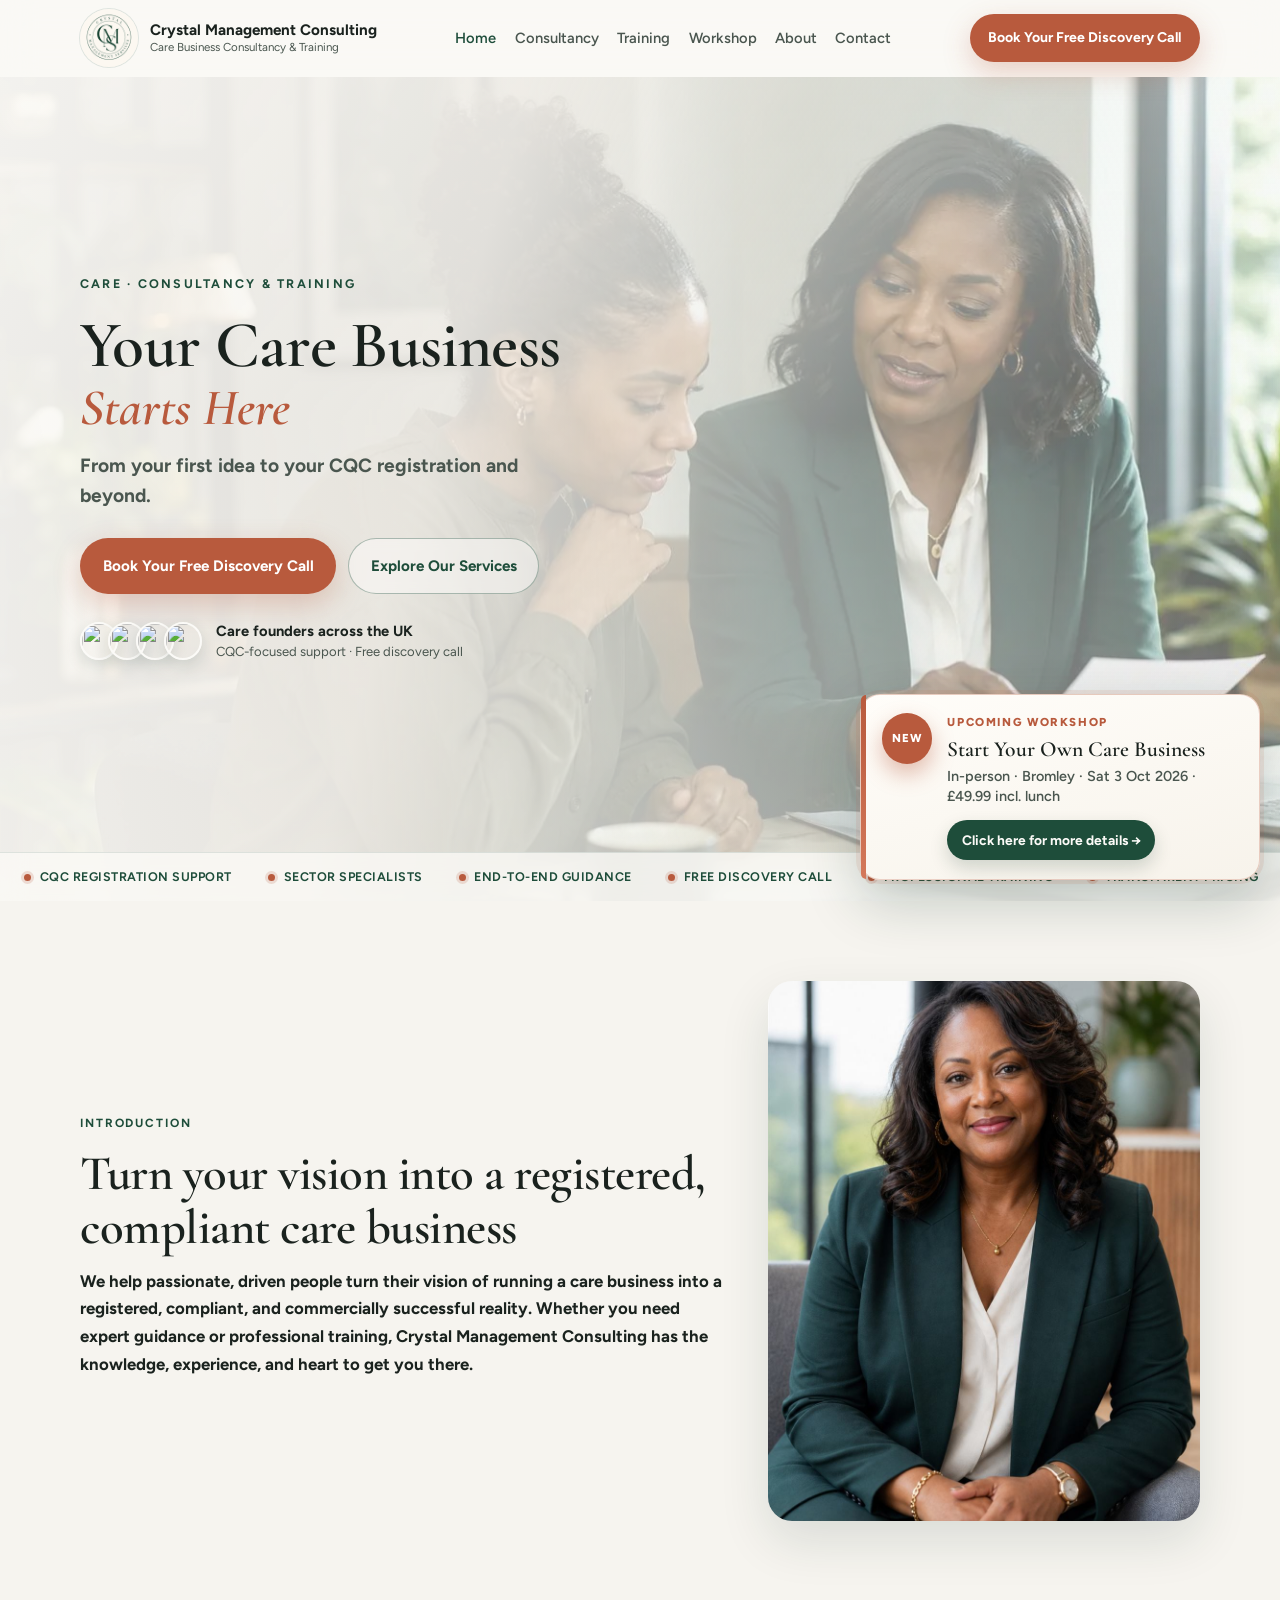
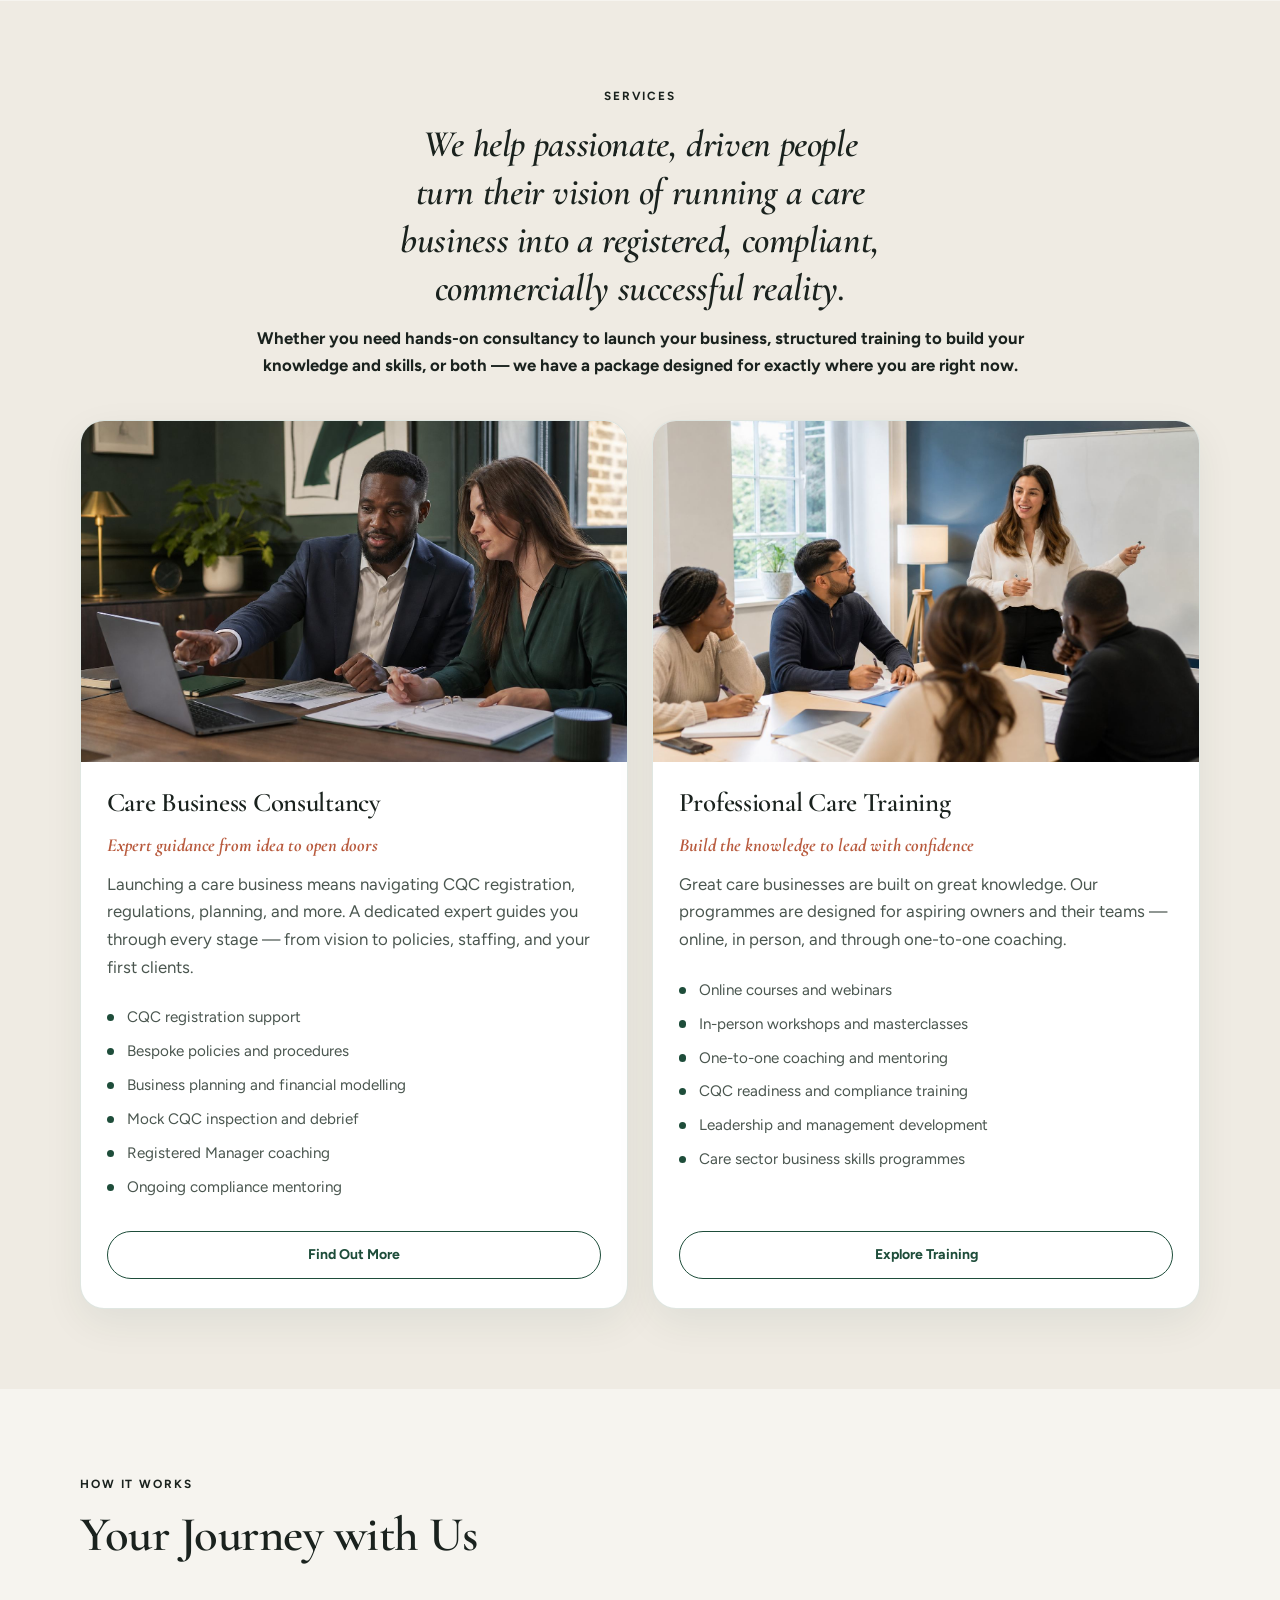
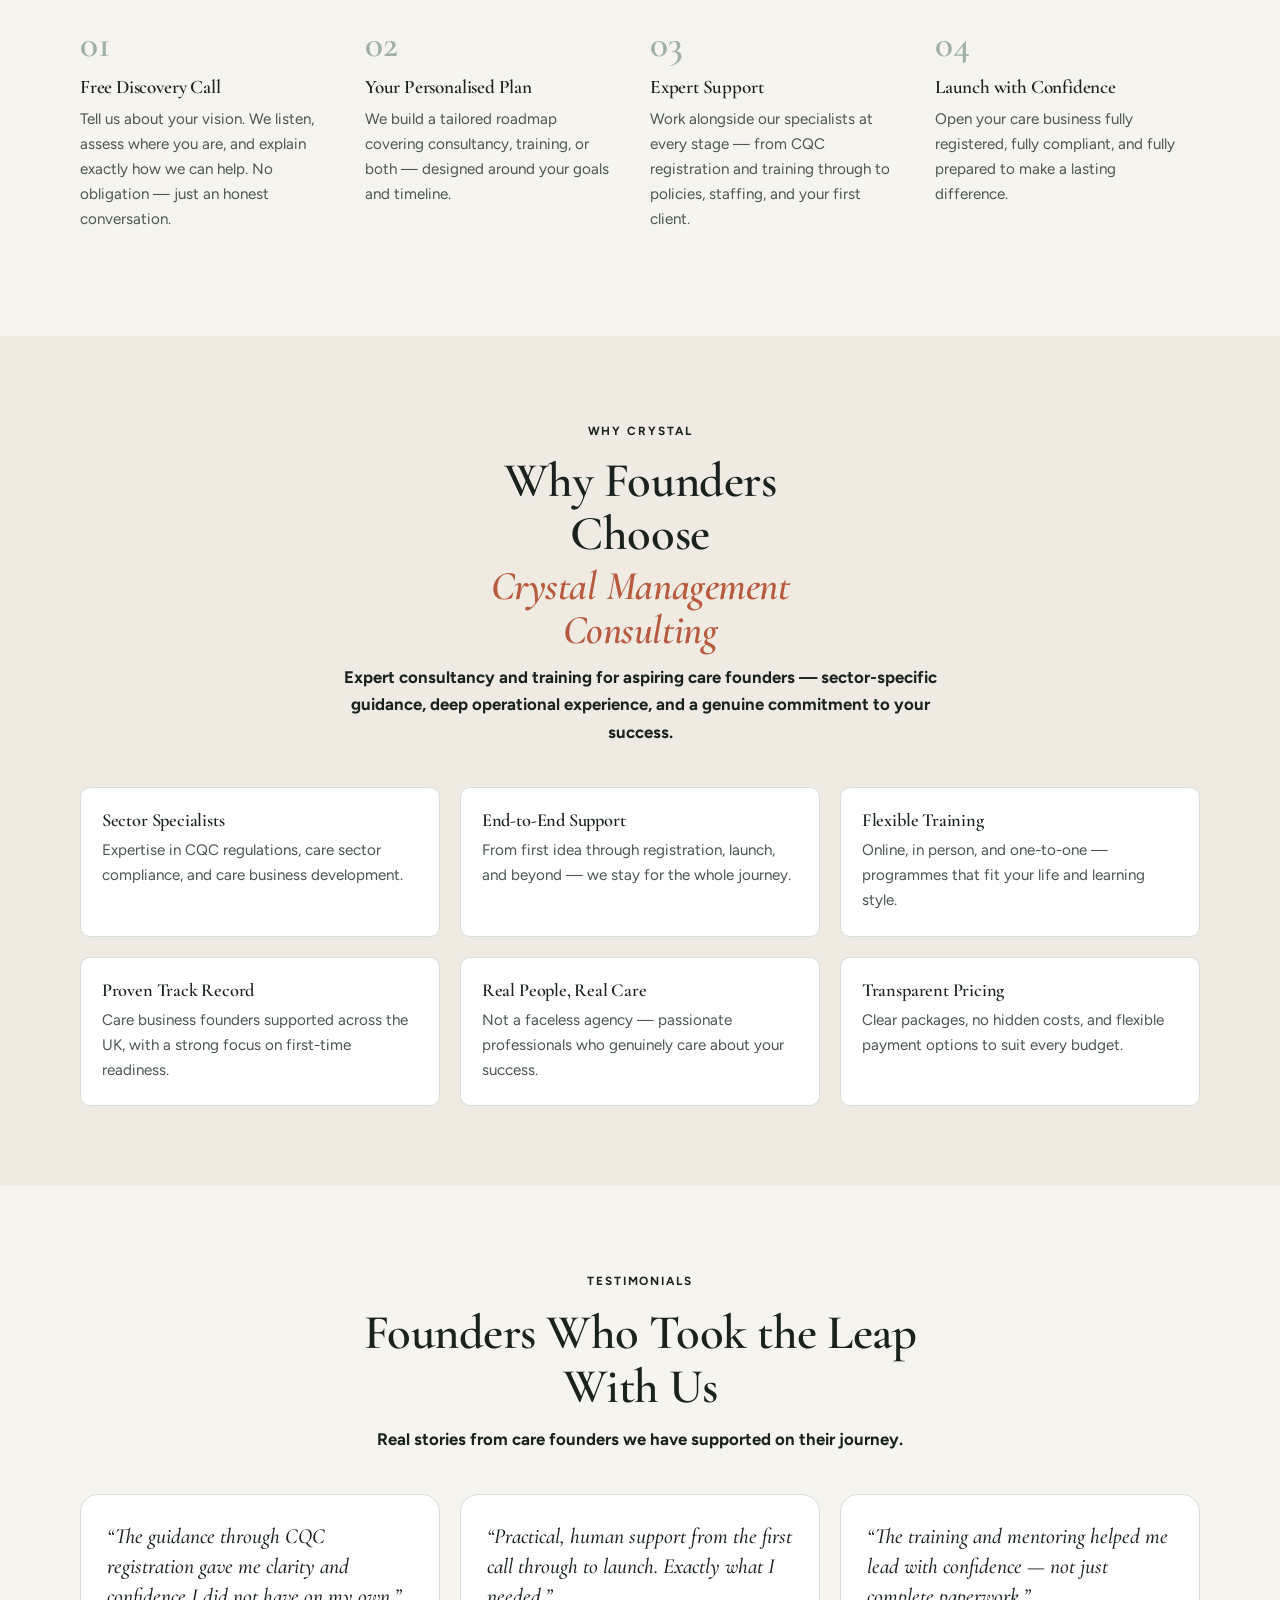
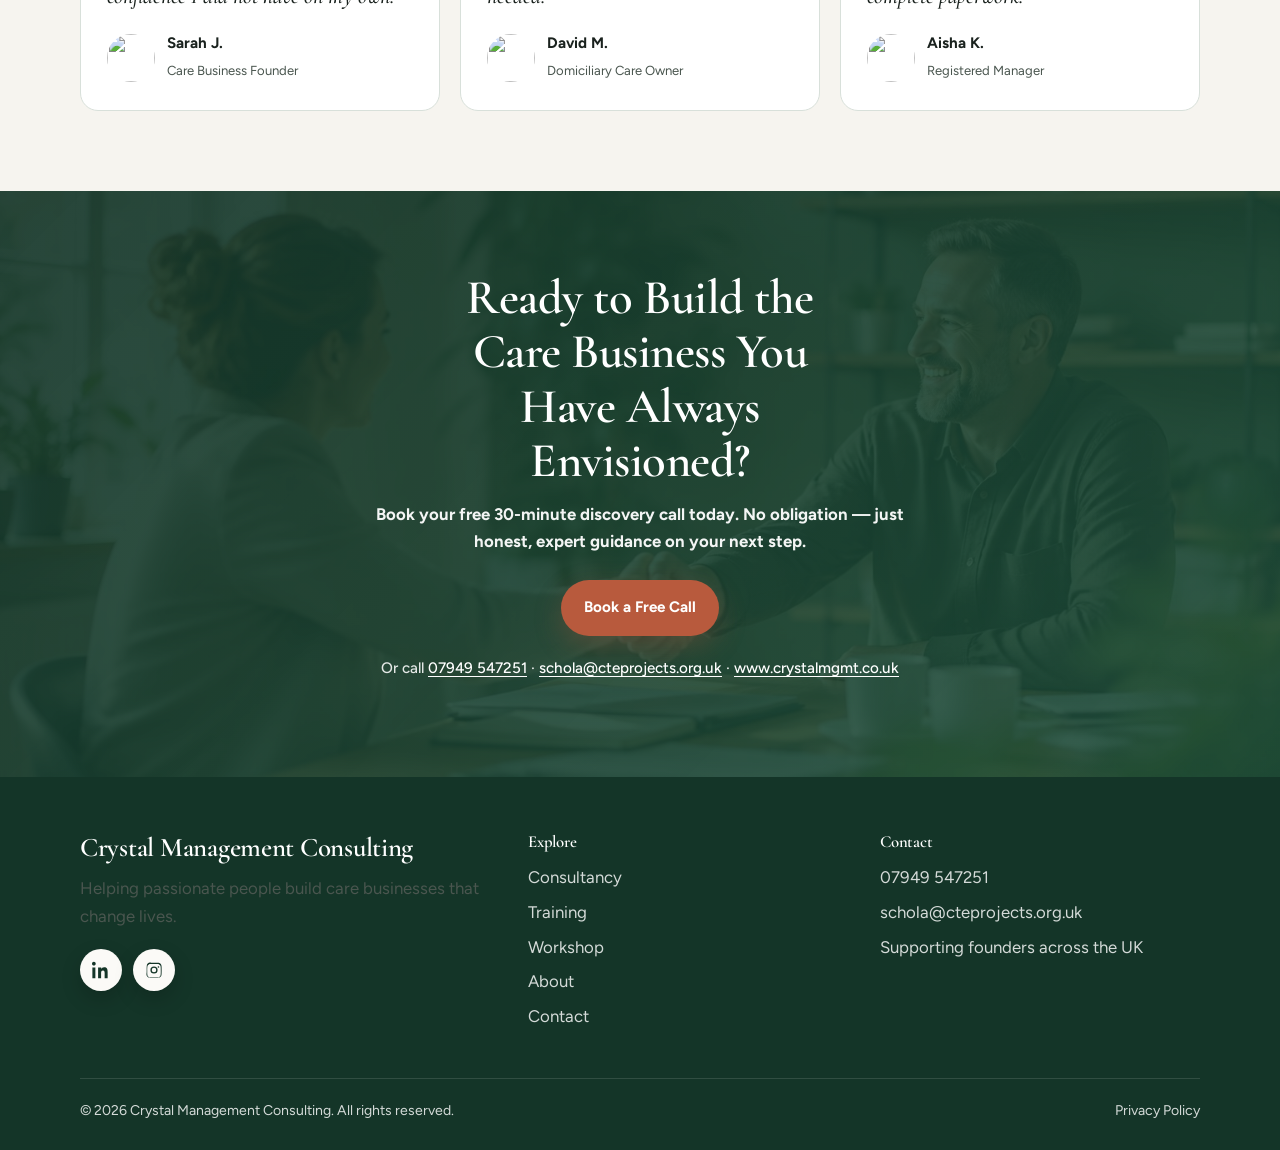
==== index.html @ a0b0cf53 "Make workshop float clearer and stop hero seam flash. Co-authored-by: Cursor <cursoragent@cursor.com" ====
<!--
  BOOKING SETUP
  Replace BOOKING_URL below (and all href="#book") with your Calendly or Cal.com link, e.g.
  https://calendly.com/your-link
-->
<!DOCTYPE html>
<html lang="en-GB">
  <head>
    <meta charset="UTF-8" />
    <meta name="viewport" content="width=device-width, initial-scale=1" />
    <title>Crystal Management Consulting | Care Business Consultancy & Training UK</title>
    <meta
      name="description"
      content="Expert consultancy and professional training for aspiring care business owners across the UK. From first idea to CQC registration and beyond."
    />
    <link rel="canonical" href="https://crystalmgmt.co.uk/" />
    <meta property="og:title" content="Crystal Management Consulting" />
    <meta
      property="og:description"
      content="Your care business starts here — consultancy, training, and CQC support across the UK."
    />
    <meta property="og:type" content="website" />
    <meta property="og:url" content="https://crystalmgmt.co.uk/" />
    <link rel="preconnect" href="https://fonts.googleapis.com" />
    <link rel="preconnect" href="https://fonts.gstatic.com" crossorigin />
    <link
      href="https://fonts.googleapis.com/css2?family=Cormorant+Garamond:ital,wght@0,500;0,600;0,700;1,500;1,600&family=Figtree:wght@400;500;600;700&display=swap"
      rel="stylesheet"
    />
    <link rel="stylesheet" href="css/styles.css" />
    <link rel="icon" href="assets/logo/cms-logo-monogram.png?v=2" type="image/png" />
    <!-- Google Analytics: replace G-XXXXXXXXXX after setup
    <script async src="https://www.googletagmanager.com/gtag/js?id=G-XXXXXXXXXX"></script>
    <script>
      window.dataLayer = window.dataLayer || [];
      function gtag(){dataLayer.push(arguments);}
      gtag('js', new Date());
      gtag('config', 'G-XXXXXXXXXX');
    </script>
    -->
  </head>
  <body class="has-mobile-cta">
    <header class="site-header">
      <div class="container nav-wrap">
        <a class="logo" href="index.html" aria-label="Crystal Management Consulting home">
          <img class="logo-mark" src="assets/logo/cms-logo-monogram.png?v=2" alt="" width="52" height="52" />
          <span class="logo-text">
            <strong>Crystal Management Consulting</strong>
            <span>Care Business Consultancy &amp; Training</span>
          </span>
        </a>
        <button class="menu-toggle" type="button" aria-label="Open menu" aria-expanded="false">
          <span></span><span></span><span></span>
        </button>
        <ul class="nav-links">
          <li><a class="is-active" href="index.html">Home</a></li>
          <li><a href="consultancy.html">Consultancy</a></li>
          <li><a href="training.html">Training</a></li>
          <li><a href="workshop.html">Workshop</a></li>
          <li><a href="about.html">About</a></li>
          <li><a href="contact.html">Contact</a></li>
        </ul>
        <a class="btn btn-primary btn-sm nav-cta" href="contact.html#book">Book Your Free Discovery Call</a>
      </div>
    </header>

    <main>
      <section class="hero" data-hero>
        <div class="hero-bg" aria-hidden="true">
          <picture>
            <source
              data-hero-mobile
              type="image/webp"
              media="(max-width: 960px)"
              srcset="assets/images/cms-hero-1-mobile.webp"
            />
            <source
              data-hero-desktop
              type="image/webp"
              srcset="assets/images/cms-hero-1.webp"
            />
            <img
              class="hero-bg-img"
              data-hero-image
              src="assets/images/cms-hero-1.jpg"
              alt=""
              width="1400"
              height="933"
              decoding="async"
              fetchpriority="high"
              style="--hero-pos: 58% 36%; --hero-pos-mobile: 50% 34%"
            />
          </picture>
          <div class="hero-bg-overlay"></div>
        </div>

        <div class="container hero-stage">
          <div class="hero-content">
            <p class="hero-eyebrow">Care · Consultancy &amp; Training</p>
            <h1>
              Your Care Business
              <em class="hero-script">Starts Here</em>
            </h1>
            <p class="hero-lead">
              From your first idea to your CQC registration and beyond.
            </p>
            <div class="btn-group">
              <a class="btn btn-hero-primary" href="contact.html#book">Book Your Free Discovery Call</a>
              <a class="btn btn-hero-ghost" href="#services">Explore Our Services</a>
            </div>
            <div class="hero-proof">
              <div class="hero-avatars" aria-hidden="true">
                <img src="https://images.unsplash.com/photo-1494790108377-be9c29b29330?auto=format&fit=crop&w=96&q=80" alt="" />
                <img src="https://images.unsplash.com/photo-1507003211169-0a1dd7228f2d?auto=format&fit=crop&w=96&q=80" alt="" />
                <img src="https://images.unsplash.com/photo-1580489944761-15a19d654956?auto=format&fit=crop&w=96&q=80" alt="" />
                <img src="https://images.unsplash.com/photo-1573496359142-b8d87734a5a2?auto=format&fit=crop&w=96&q=80" alt="" />
              </div>
              <div class="hero-proof-copy">
                <strong>Care founders across the UK</strong>
                <span>CQC-focused support · Free discovery call</span>
              </div>
            </div>
          </div>
        </div>

        <div class="trust-marquee" aria-label="Why founders trust Crystal">
          <div class="trust-marquee-track">
            <span><i></i>CQC Registration Support</span>
            <span><i></i>Sector Specialists</span>
            <span><i></i>End-to-End Guidance</span>
            <span><i></i>Free Discovery Call</span>
            <span><i></i>Professional Training</span>
            <span><i></i>Transparent Pricing</span>
            <span><i></i>UK-Wide Support</span>
            <span><i></i>CQC Registration Support</span>
            <span><i></i>Sector Specialists</span>
            <span><i></i>End-to-End Guidance</span>
            <span><i></i>Free Discovery Call</span>
            <span><i></i>Professional Training</span>
            <span><i></i>Transparent Pricing</span>
            <span><i></i>UK-Wide Support</span>
          </div>
        </div>

        <script>
          (function () {
            var images = [
              {
                id: "1",
                jpg: "assets/images/cms-hero-1.jpg",
                webp: "assets/images/cms-hero-1.webp",
                mobile: "assets/images/cms-hero-1-mobile.webp",
                pos: "58% 36%",
                posMobile: "50% 34%"
              },
              {
                id: "2",
                jpg: "assets/images/cms-hero-2.jpg",
                webp: "assets/images/cms-hero-2.webp",
                mobile: "assets/images/cms-hero-2-mobile.webp",
                pos: "50% 32%",
                posMobile: "50% 28%"
              },
              {
                id: "3",
                jpg: "assets/images/cms-hero-3.jpg",
                webp: "assets/images/cms-hero-3.webp",
                mobile: "assets/images/cms-hero-3-mobile.webp",
                pos: "50% 34%",
                posMobile: "50% 30%"
              },
              {
                id: "4",
                jpg: "assets/images/cms-hero-4.jpg",
                webp: "assets/images/cms-hero-4.webp",
                mobile: "assets/images/cms-hero-4-mobile.webp",
                pos: "54% 38%",
                posMobile: "50% 36%"
              }
            ];
            var queueKey = "cms-hero-queue-v2";
            var lastKey = "cms-hero-last-v2";
            var ids = images.map(function (item) { return item.id; });
            var queue = [];
            try {
              queue = JSON.parse(localStorage.getItem(queueKey) || "[]");
            } catch (e) {
              queue = [];
            }
            queue = queue.filter(function (id) {
              return ids.indexOf(id) !== -1;
            });
            if (!queue.length) {
              queue = ids.slice();
              for (var i = queue.length - 1; i > 0; i--) {
                var j = Math.floor(Math.random() * (i + 1));
                var t = queue[i];
                queue[i] = queue[j];
                queue[j] = t;
              }
              var last = localStorage.getItem(lastKey);
              if (last && queue[0] === last && queue.length > 1) {
                queue.push(queue.shift());
              }
            }
            var nextId = queue.shift();
            localStorage.setItem(queueKey, JSON.stringify(queue));
            localStorage.setItem(lastKey, nextId);
            var next = images.filter(function (item) { return item.id === nextId; })[0] || images[0];

            var mobileSource = document.querySelector("[data-hero-mobile]");
            var desktopSource = document.querySelector("[data-hero-desktop]");
            var img = document.querySelector("[data-hero-image]");
            if (mobileSource) mobileSource.srcset = next.mobile;
            if (desktopSource) desktopSource.srcset = next.webp;
            if (img) {
              img.src = next.jpg;
              img.style.setProperty("--hero-pos", next.pos);
              img.style.setProperty("--hero-pos-mobile", next.posMobile);
            }
          })();
        </script>
      </section>

      <section class="section">
        <div class="container about-strip reveal">
          <div>
            <p class="eyebrow">Introduction</p>
            <h2>Turn your vision into a registered, compliant care business</h2>
            <p>
              We help passionate, driven people turn their vision of running a care business into a registered,
              compliant, and commercially successful reality. Whether you need expert guidance or professional
              training, Crystal Management Consulting has the knowledge, experience, and heart to get you there.
            </p>
          </div>
          <img
            src="assets/images/cms-about.jpg?v=1"
            alt="Crystal Management Consulting advisor"
          />
        </div>
      </section>

      <section class="section section-muted" id="services">
        <div class="container">
          <div class="section-head center section-head-wide reveal">
            <p class="eyebrow">Services</p>
            <h2 class="section-caption">
              We help passionate, driven people turn their vision of running a care business into a registered,
              compliant, commercially successful reality.
            </h2>
            <p>
              Whether you need hands-on consultancy to launch your business, structured training to build your
              knowledge and skills, or both — we have a package designed for exactly where you are right now.
            </p>
          </div>
          <div class="services-grid">
            <article class="service-card reveal">
              <div class="service-card-media">
                <img
                  src="assets/images/cms-consultancy.jpg?v=1"
                  alt="Care business consultancy session"
                />
              </div>
              <div class="service-card-body">
                <h3>Care Business Consultancy</h3>
                <p class="tagline">Expert guidance from idea to open doors</p>
                <p>
                  Launching a care business means navigating CQC registration, regulations, planning, and more.
                  A dedicated expert guides you through every stage — from vision to policies, staffing, and your
                  first clients.
                </p>
                <ul class="feature-list">
                  <li>CQC registration support</li>
                  <li>Bespoke policies and procedures</li>
                  <li>Business planning and financial modelling</li>
                  <li>Mock CQC inspection and debrief</li>
                  <li>Registered Manager coaching</li>
                  <li>Ongoing compliance mentoring</li>
                </ul>
                <a class="btn btn-secondary btn-sm" href="consultancy.html">Find Out More</a>
              </div>
            </article>

            <article class="service-card reveal">
              <div class="service-card-media">
                <img
                  src="assets/images/cms-training.jpg?v=1"
                  alt="Professional care training workshop"
                />
              </div>
              <div class="service-card-body">
                <h3>Professional Care Training</h3>
                <p class="tagline">Build the knowledge to lead with confidence</p>
                <p>
                  Great care businesses are built on great knowledge. Our programmes are designed for aspiring
                  owners and their teams — online, in person, and through one-to-one coaching.
                </p>
                <ul class="feature-list">
                  <li>Online courses and webinars</li>
                  <li>In-person workshops and masterclasses</li>
                  <li>One-to-one coaching and mentoring</li>
                  <li>CQC readiness and compliance training</li>
                  <li>Leadership and management development</li>
                  <li>Care sector business skills programmes</li>
                </ul>
                <a class="btn btn-secondary btn-sm" href="training.html">Explore Training</a>
              </div>
            </article>
          </div>
        </div>
      </section>

      <section class="section" id="journey">
        <div class="container">
          <div class="section-head reveal">
            <p class="eyebrow">How it works</p>
            <h2>Your Journey with Us</h2>
          </div>
          <div class="journey">
            <div class="journey-step reveal">
              <h3>Free Discovery Call</h3>
              <p>
                Tell us about your vision. We listen, assess where you are, and explain exactly how we can help.
                No obligation — just an honest conversation.
              </p>
            </div>
            <div class="journey-step reveal">
              <h3>Your Personalised Plan</h3>
              <p>
                We build a tailored roadmap covering consultancy, training, or both — designed around your goals
                and timeline.
              </p>
            </div>
            <div class="journey-step reveal">
              <h3>Expert Support</h3>
              <p>
                Work alongside our specialists at every stage — from CQC registration and training through to
                policies, staffing, and your first client.
              </p>
            </div>
            <div class="journey-step reveal">
              <h3>Launch with Confidence</h3>
              <p>
                Open your care business fully registered, fully compliant, and fully prepared to make a lasting
                difference.
              </p>
            </div>
          </div>
        </div>
      </section>

      <section class="section section-muted" id="why-us">
        <div class="container">
          <div class="section-head center reveal">
            <p class="eyebrow">Why Crystal</p>
            <h2 class="why-heading">
              Why Founders Choose
              <em>Crystal Management Consulting</em>
            </h2>
            <p>
              Expert consultancy and training for aspiring care founders — sector-specific guidance, deep operational
              experience, and a genuine commitment to your success.
            </p>
          </div>
          <div class="why-grid">
            <div class="why-item reveal">
              <h3>Sector Specialists</h3>
              <p>Expertise in CQC regulations, care sector compliance, and care business development.</p>
            </div>
            <div class="why-item reveal">
              <h3>End-to-End Support</h3>
              <p>From first idea through registration, launch, and beyond — we stay for the whole journey.</p>
            </div>
            <div class="why-item reveal">
              <h3>Flexible Training</h3>
              <p>Online, in person, and one-to-one — programmes that fit your life and learning style.</p>
            </div>
            <div class="why-item reveal">
              <h3>Proven Track Record</h3>
              <p>Care business founders supported across the UK, with a strong focus on first-time readiness.</p>
            </div>
            <div class="why-item reveal">
              <h3>Real People, Real Care</h3>
              <p>Not a faceless agency — passionate professionals who genuinely care about your success.</p>
            </div>
            <div class="why-item reveal">
              <h3>Transparent Pricing</h3>
              <p>Clear packages, no hidden costs, and flexible payment options to suit every budget.</p>
            </div>
          </div>
        </div>
      </section>

      <section class="section" id="testimonials">
        <div class="container">
          <div class="section-head center reveal">
            <p class="eyebrow">Testimonials</p>
            <h2>Founders Who Took the Leap With Us</h2>
            <p>Real stories from care founders we have supported on their journey.</p>
          </div>
          <div class="testimonials">
            <article class="quote-card reveal">
              <blockquote>
                “The guidance through CQC registration gave me clarity and confidence I did not have on my own.”
              </blockquote>
              <div class="quote-person">
                <img src="https://images.unsplash.com/photo-1494790108377-be9c29b29330?auto=format&fit=crop&w=160&q=80" alt="" />
                <div>
                  <strong>Sarah J.</strong>
                  <span>Care Business Founder</span>
                </div>
              </div>
            </article>
            <article class="quote-card reveal">
              <blockquote>
                “Practical, human support from the first call through to launch. Exactly what I needed.”
              </blockquote>
              <div class="quote-person">
                <img src="https://images.unsplash.com/photo-1507003211169-0a1dd7228f2d?auto=format&fit=crop&w=160&q=80" alt="" />
                <div>
                  <strong>David M.</strong>
                  <span>Domiciliary Care Owner</span>
                </div>
              </div>
            </article>
            <article class="quote-card reveal">
              <blockquote>
                “The training and mentoring helped me lead with confidence — not just complete paperwork.”
              </blockquote>
              <div class="quote-person">
                <img src="https://images.unsplash.com/photo-1580489944761-15a19d654956?auto=format&fit=crop&w=160&q=80" alt="" />
                <div>
                  <strong>Aisha K.</strong>
                  <span>Registered Manager</span>
                </div>
              </div>
            </article>
          </div>
        </div>
      </section>

      <section class="cta-band" id="book">
        <div class="container reveal">
          <h2>Ready to Build the Care Business You Have Always Envisioned?</h2>
          <p>
            Book your free 30-minute discovery call today. No obligation — just honest, expert guidance on your
            next step.
          </p>
          <div class="btn-group" style="justify-content: center">
            <a class="btn btn-primary" href="contact.html#book">Book a Free Call</a>
          </div>
          <p class="cta-meta">
            Or call
            <a href="tel:+447949547251">07949 547251</a>
            ·
            <a href="mailto:schola@cteprojects.org.uk">schola@cteprojects.org.uk</a>
            ·
            <a href="https://www.crystalmgmt.co.uk">www.crystalmgmt.co.uk</a>
          </p>
        </div>
      </section>
    </main>

    <footer class="site-footer">
      <div class="container">
        <div class="footer-grid">
          <div>
            <h3>Crystal Management Consulting</h3>
            <p>Helping passionate people build care businesses that change lives.</p>
            <!-- Replace # with live LinkedIn / Instagram profile URLs when CEO provides them -->
            <div class="social-links">
              <a
                class="social-link"
                href="#"
                aria-label="Crystal Management Consulting on LinkedIn"
                title="LinkedIn"
              >
                <svg viewBox="0 0 24 24" aria-hidden="true">
                  <path
                    d="M4.98 3.5C4.98 4.88 3.86 6 2.5 6S0 4.88 0 3.5 1.12 1 2.5 1s2.48 1.12 2.48 2.5zM.5 8.5h4V23h-4V8.5zM8.5 8.5h3.8v2h.05c.53-1 1.82-2.05 3.75-2.05 4.01 0 4.75 2.64 4.75 6.07V23h-4v-6.6c0-1.57-.03-3.59-2.19-3.59-2.19 0-2.53 1.71-2.53 3.48V23h-4V8.5z"
                  />
                </svg>
              </a>
              <a
                class="social-link"
                href="#"
                aria-label="Crystal Management Consulting on Instagram"
                title="Instagram"
              >
                <svg viewBox="0 0 24 24" aria-hidden="true">
                  <path
                    d="M12 2.2c3.2 0 3.6 0 4.9.1 1.2.1 1.9.2 2.3.4.6.2 1 .5 1.5 1 .4.4.7.9 1 1.5.2.4.4 1.1.4 2.3.1 1.3.1 1.7.1 4.9s0 3.6-.1 4.9c-.1 1.2-.2 1.9-.4 2.3-.2.6-.5 1-1 1.5-.4.4-.9.7-1.5 1-.4.2-1.1.4-2.3.4-1.3.1-1.7.1-4.9.1s-3.6 0-4.9-.1c-1.2-.1-1.9-.2-2.3-.4-.6-.2-1-.5-1.5-1-.4-.4-.7-.9-1-1.5-.2-.4-.4-1.1-.4-2.3C2.2 15.6 2.2 15.2 2.2 12s0-3.6.1-4.9c.1-1.2.2-1.9.4-2.3.2-.6.5-1 1-1.5.4-.4.9-.7 1.5-1 .4-.2 1.1-.4 2.3-.4C8.4 2.2 8.8 2.2 12 2.2zm0 1.8c-3.2 0-3.5 0-4.8.1-1 .1-1.6.2-1.9.4-.5.2-.8.4-1.1.7-.3.3-.5.6-.7 1.1-.2.3-.3.9-.4 1.9-.1 1.2-.1 1.6-.1 4.8s0 3.5.1 4.8c.1 1 .2 1.6.4 1.9.2.5.4.8.7 1.1.3.3.6.5 1.1.7.3.2.9.3 1.9.4 1.2.1 1.6.1 4.8.1s3.5 0 4.8-.1c1-.1 1.6-.2 1.9-.4.5-.2.8-.4 1.1-.7.3-.3.5-.6.7-1.1.2-.3.3-.9.4-1.9.1-1.2.1-1.6.1-4.8s0-3.5-.1-4.8c-.1-1-.2-1.6-.4-1.9-.2-.5-.4-.8-.7-1.1-.3-.3-.6-.5-1.1-.7-.3-.2-.9-.3-1.9-.4-1.3-.1-1.6-.1-4.8-.1zm0 3.2a4.8 4.8 0 1 1 0 9.6 4.8 4.8 0 0 1 0-9.6zm0 1.8a3 3 0 1 0 0 6 3 3 0 0 0 0-6zm5.9-2.1a1.1 1.1 0 1 1 0 2.2 1.1 1.1 0 0 1 0-2.2z"
                  />
                </svg>
              </a>
            </div>
          </div>
          <div>
            <h4>Explore</h4>
            <ul class="footer-links">
              <li><a href="consultancy.html">Consultancy</a></li>
              <li><a href="training.html">Training</a></li>
              <li><a href="workshop.html">Workshop</a></li>
              <li><a href="about.html">About</a></li>
              <li><a href="contact.html">Contact</a></li>
            </ul>
          </div>
          <div>
            <h4>Contact</h4>
            <ul class="footer-links">
              <li><a href="tel:+447949547251">07949 547251</a></li>
              <li><a href="mailto:schola@cteprojects.org.uk">schola@cteprojects.org.uk</a></li>
              <li>Supporting founders across the UK</li>
            </ul>
          </div>
        </div>
        <div class="footer-bottom">
          <span>© <span data-year></span> Crystal Management Consulting. All rights reserved.</span>
          <a href="privacy.html">Privacy Policy</a>
        </div>
      </div>
    </footer>

    <div class="mobile-cta">
      <a class="btn btn-primary" href="contact.html#book">Book Your Free Discovery Call</a>
    </div>

    <a class="workshop-float" href="workshop.html" aria-label="New workshop: Start Your Own Care Business — click for more details">
      <span class="workshop-float-badge">New</span>
      <div class="workshop-float-body">
        <p class="workshop-float-kicker">Upcoming workshop</p>
        <strong>Start Your Own Care Business</strong>
        <span class="workshop-float-meta">In-person · Bromley · Sat 3 Oct 2026 · £49.99 incl. lunch</span>
        <span class="workshop-float-cta">Click here for more details →</span>
      </div>
    </a>

    <script src="js/main.js"></script>
  </body>
</html>
---- css/styles.css ----
/* Crystal Management Consulting — design system */
:root {
  --forest: #1e4d3a;
  --forest-deep: #143528;
  --forest-soft: #e8f0eb;
  --accent: #b85a3d;
  --accent-hover: #9a4a32;
  --ink: #1a221e;
  --ink-soft: #4a564f;
  --line: #d8e0da;
  --bg: #f6f4ef;
  --bg-warm: #efebe3;
  --white: #ffffff;
  --shadow: 0 18px 50px rgba(20, 53, 40, 0.12);
  --radius: 18px;
  --radius-sm: 10px;
  --max: 1120px;
  --font-display: "Cormorant Garamond", "Times New Roman", serif;
  --font-body: "Figtree", system-ui, sans-serif;
  --ease: cubic-bezier(0.22, 1, 0.36, 1);
}

*,
*::before,
*::after {
  box-sizing: border-box;
}

html {
  scroll-behavior: smooth;
}

body {
  margin: 0;
  font-family: var(--font-body);
  color: var(--ink);
  background: var(--bg);
  line-height: 1.65;
  font-size: 1.05rem;
  -webkit-font-smoothing: antialiased;
}

img {
  max-width: 100%;
  display: block;
  height: auto;
}

a {
  color: inherit;
  text-decoration: none;
}

h1, h2, h3, h4 {
  font-family: var(--font-display);
  font-weight: 600;
  line-height: 1.12;
  letter-spacing: -0.01em;
  margin: 0 0 0.75rem;
  color: var(--ink);
}

h1 { font-size: clamp(2.75rem, 5.4vw, 4.15rem); font-weight: 600; }
h2 { font-size: clamp(2.1rem, 3.8vw, 3.05rem); }
h3 { font-size: clamp(1.35rem, 2.1vw, 1.7rem); font-weight: 600; }

p { margin: 0 0 1rem; color: var(--ink-soft); }

.container {
  width: min(100% - 2.5rem, var(--max));
  margin-inline: auto;
}

.eyebrow {
  display: inline-block;
  font-family: var(--font-body);
  font-size: 0.74rem;
  font-weight: 700;
  letter-spacing: 0.16em;
  text-transform: uppercase;
  color: var(--forest);
  margin-bottom: 0.85rem;
}

/* Header */
.site-header {
  position: sticky;
  top: 0;
  z-index: 100;
  background: rgba(251, 250, 247, 0.82);
  backdrop-filter: blur(16px);
  border-bottom: 1px solid transparent;
  transition: border-color 0.3s var(--ease), box-shadow 0.3s var(--ease);
}

.site-header.is-scrolled {
  border-bottom-color: var(--line);
  box-shadow: 0 8px 30px rgba(20, 53, 40, 0.06);
}

.nav-wrap {
  display: flex;
  align-items: center;
  justify-content: space-between;
  gap: 1rem;
  min-height: 76px;
}

.logo {
  display: flex;
  align-items: center;
  gap: 0.75rem;
  min-width: 0;
}

.logo-mark {
  width: 58px;
  height: 58px;
  border-radius: 50%;
  object-fit: contain;
  flex-shrink: 0;
  background: #f3f0ea;
  box-shadow: 0 0 0 1px rgba(30, 77, 58, 0.12);
}

.logo-text strong {
  display: block;
  font-size: 0.95rem;
  font-weight: 700;
  color: var(--ink);
  line-height: 1.2;
}

.logo-text span {
  display: block;
  font-size: 0.72rem;
  color: var(--ink-soft);
  line-height: 1.3;
}

.nav-links {
  display: flex;
  align-items: center;
  gap: 0.35rem 1.15rem;
  list-style: none;
  margin: 0;
  padding: 0;
}

.nav-links a {
  font-size: 0.92rem;
  font-weight: 560;
  color: var(--ink-soft);
  transition: color 0.2s;
}

.nav-links a.is-active {
  color: var(--forest);
}

.nav-cta {
  flex-shrink: 0;
}

.menu-toggle {
  display: none;
  border: 0;
  background: transparent;
  padding: 0.4rem;
  cursor: pointer;
}

.menu-toggle span {
  display: block;
  width: 22px;
  height: 2px;
  background: var(--ink);
  margin: 5px 0;
  transition: 0.25s var(--ease);
}

/* Buttons */
.btn {
  display: inline-flex;
  align-items: center;
  justify-content: center;
  gap: 0.45rem;
  padding: 0.9rem 1.35rem;
  border-radius: 999px;
  font-family: var(--font-body);
  font-size: 0.95rem;
  font-weight: 700;
  border: 1.5px solid transparent;
  cursor: pointer;
  transition: transform 0.2s var(--ease), background 0.2s, color 0.2s, border-color 0.2s, box-shadow 0.2s;
}

.btn:active { opacity: 0.9; }

.btn-primary {
  background: var(--accent);
  color: var(--white);
  box-shadow: 0 10px 28px rgba(184, 90, 61, 0.28);
}

.btn-primary:hover {
  background: var(--accent);
  color: var(--white);
}

.btn-secondary {
  background: transparent;
  color: var(--forest);
  border-color: var(--forest);
}

.btn-secondary:hover {
  background: transparent;
  color: var(--forest);
}

.btn-light {
  background: var(--white);
  color: var(--forest-deep);
}

.btn-light:hover {
  background: var(--white);
  color: var(--forest-deep);
}

.btn-sm {
  padding: 0.7rem 1.1rem;
  font-size: 0.88rem;
}

.btn-group {
  display: flex;
  flex-wrap: wrap;
  gap: 0.75rem;
  margin-top: 1.5rem;
}

/* Hero — cinematic full-bleed with light sage-cream veil */
.hero {
  position: relative;
  min-height: calc(100svh - 76px);
  height: calc(100svh - 76px);
  max-height: calc(100svh - 76px);
  display: grid;
  grid-template-rows: 1fr auto;
  align-items: stretch;
  overflow: hidden;
  color: var(--ink);
  background: var(--bg);
  isolation: isolate;
}

.hero-bg {
  position: absolute;
  /* Bleed past edges so mouse parallax never flashes a gap under the header */
  inset: -32px;
  z-index: 0;
  overflow: hidden;
  transform: translate3d(var(--hx, 0), var(--hy, 0), 0);
  transition: transform 0.45s var(--ease);
  will-change: transform;
}

.hero-bg picture {
  display: block;
  width: 100%;
  height: 100%;
}

.hero-bg-img {
  width: 100%;
  height: 100%;
  object-fit: cover;
  object-position: var(--hero-pos, 50% 34%);
  transform: scale(1.04);
  animation: heroKen 20s ease-in-out infinite alternate;
  will-change: transform;
}

.hero-bg-overlay {
  position: absolute;
  inset: 0;
  /* Soft cream + sage mist — light, complements forest green */
  background:
    linear-gradient(
      105deg,
      rgba(251, 250, 247, 0.96) 0%,
      rgba(246, 244, 239, 0.9) 36%,
      rgba(232, 240, 235, 0.58) 62%,
      rgba(232, 240, 235, 0.2) 100%
    ),
    linear-gradient(
      180deg,
      rgba(251, 250, 247, 0.28) 0%,
      transparent 42%,
      rgba(239, 235, 227, 0.45) 100%
    );
  pointer-events: none;
}

.hero-stage {
  position: relative;
  z-index: 1;
  display: flex;
  align-items: center;
  padding-block: clamp(1.5rem, 4vh, 3rem);
  min-height: 0;
}

.hero-content {
  position: relative;
  z-index: 2;
  max-width: 38rem;
  padding: 0;
}

.hero-eyebrow {
  display: inline-block;
  margin: 0 0 1rem;
  font-family: var(--font-body);
  font-size: 0.78rem;
  font-weight: 700;
  letter-spacing: 0.18em;
  text-transform: uppercase;
  color: var(--forest);
}

.hero h1 {
  color: var(--ink);
  margin-bottom: 0.95rem;
  text-wrap: balance;
  font-size: clamp(2.7rem, 5.4vw, 4.1rem);
  line-height: 1.05;
}

.hero-script {
  display: block;
  margin-top: 0.15rem;
  font-family: var(--font-display);
  font-style: italic;
  font-weight: 600;
  font-size: 0.78em;
  letter-spacing: 0;
  color: var(--accent);
}

.hero-lead {
  color: var(--ink-soft);
  font-family: var(--font-body);
  font-size: clamp(1.05rem, 1.7vw, 1.2rem);
  font-style: normal;
  font-weight: 700;
  max-width: 32rem;
  margin: 0;
  line-height: 1.55;
}

.hero .btn-group {
  margin-top: 1.75rem;
}

.btn-hero-primary {
  background: var(--accent);
  color: var(--white);
  box-shadow: 0 10px 28px rgba(184, 90, 61, 0.28);
}

.btn-hero-primary:hover {
  background: var(--accent);
  color: var(--white);
}

.btn-hero-ghost {
  background: rgba(251, 250, 247, 0.55);
  color: var(--forest);
  border-color: rgba(30, 77, 58, 0.35);
  backdrop-filter: blur(6px);
}

.btn-hero-ghost:hover {
  background: rgba(251, 250, 247, 0.55);
  color: var(--forest);
  border-color: rgba(30, 77, 58, 0.35);
}

.hero-proof {
  display: flex;
  align-items: center;
  gap: 0.9rem;
  margin-top: 1.75rem;
  flex-wrap: wrap;
}

.hero-avatars {
  display: flex;
  align-items: center;
}

.hero-avatars img {
  width: 38px;
  height: 38px;
  border-radius: 50%;
  object-fit: cover;
  border: 2px solid #fbfaf7;
  margin-left: -10px;
  box-shadow: 0 6px 16px rgba(20, 53, 40, 0.14);
}

.hero-avatars img:first-child {
  margin-left: 0;
}

.hero-proof-copy {
  display: flex;
  flex-direction: column;
  gap: 0.12rem;
  min-width: 0;
}

.hero-proof-copy strong {
  color: var(--ink);
  font-size: 0.92rem;
  font-weight: 700;
  line-height: 1.25;
}

.hero-proof-copy span {
  color: var(--ink-soft);
  font-size: 0.82rem;
  line-height: 1.3;
}

.trust-marquee {
  position: relative;
  z-index: 2;
  overflow: hidden;
  border-top: 1px solid rgba(30, 77, 58, 0.12);
  background: rgba(251, 250, 247, 0.78);
  backdrop-filter: blur(12px);
  -webkit-backdrop-filter: blur(12px);
}

.trust-marquee-track {
  display: flex;
  width: max-content;
  gap: 2.25rem;
  padding: 0.85rem 1.5rem;
  animation: trustMarquee 32s linear infinite;
}

.trust-marquee-track span {
  display: inline-flex;
  align-items: center;
  gap: 0.55rem;
  white-space: nowrap;
  font-size: 0.78rem;
  font-weight: 650;
  letter-spacing: 0.04em;
  text-transform: uppercase;
  color: var(--forest);
}

.trust-marquee-track i {
  width: 7px;
  height: 7px;
  border-radius: 50%;
  background: var(--accent);
  box-shadow: 0 0 0 3px rgba(184, 90, 61, 0.18);
  flex-shrink: 0;
}

@keyframes heroKen {
  from { transform: scale(1.04) translate(0, 0); }
  to { transform: scale(1.08) translate(-0.8%, 0.6%); }
}

@keyframes trustMarquee {
  from { transform: translateX(0); }
  to { transform: translateX(-50%); }
}

@media (prefers-reduced-motion: reduce) {
  .hero-bg-img {
    animation: none;
  }

  .hero-bg {
    transition: none;
  }

  .trust-marquee-track {
    animation: none;
  }
}

@media (max-width: 960px) {
  .hero {
    height: auto;
    max-height: none;
    min-height: calc(100svh - 64px);
  }

  .hero-bg-img {
    object-position: var(--hero-pos-mobile, 50% 32%);
    transform: none;
    animation: none;
  }

  .hero-stage {
    align-items: flex-end;
    padding: 1.35rem 0 1.5rem;
  }

  .hero-content {
    max-width: none;
  }

  .hero h1 {
    font-size: clamp(2.2rem, 9vw, 2.75rem);
    margin-bottom: 0.7rem;
  }

  .hero-script {
    font-size: 0.82em;
  }

  .hero-lead {
    font-size: 1.05rem;
    max-width: 26rem;
  }

  .hero .btn-group {
    margin-top: 1.35rem;
  }

  .btn-hero-primary {
    width: 100%;
  }

  .btn-hero-ghost {
    width: 100%;
  }

  .hero-proof {
    margin-top: 1.35rem;
  }

  .trust-marquee-track {
    gap: 1.6rem;
    padding: 0.75rem 1rem;
  }

  .logo-text span {
    display: none;
  }

  .logo-text strong {
    font-size: 0.9rem;
  }

  .logo-mark {
    width: 44px;
    height: 44px;
  }
}

/* Sections */
.section {
  padding: 5rem 0;
}

.section-head {
  max-width: 640px;
  margin-bottom: 2.5rem;
}

.section-head.center {
  text-align: center;
  margin-inline: auto;
}

.section-head-wide {
  max-width: 52rem;
}

.section-caption {
  font-family: var(--font-display);
  font-style: italic;
  font-weight: 600;
  font-size: clamp(1.65rem, 3.2vw, 2.35rem);
  line-height: 1.28;
  text-wrap: balance;
  max-width: 40rem;
  margin-inline: auto;
}

.section-head > p,
.page-hero .container > p:not(.eyebrow),
.about-strip > div > h2 + p,
.cta-band .container > p:not(.cta-meta) {
  font-weight: 700;
  color: var(--ink);
}

.cta-band .container > p:not(.cta-meta) {
  color: rgba(255, 255, 255, 0.95);
}

.why-heading {
  max-width: 22rem;
  margin-inline: auto;
  line-height: 1.08;
}

.why-heading em {
  display: block;
  margin-top: 0.2rem;
  font-style: italic;
  font-weight: 600;
  color: var(--accent);
  font-size: clamp(1.85rem, 3.4vw, 2.55rem);
}

.section-muted {
  background: var(--bg-warm);
}

.section-forest {
  background: var(--forest-deep);
  color: var(--white);
}

.section-forest h2,
.section-forest h3 {
  color: var(--white);
}

.section-forest p {
  color: rgba(255, 255, 255, 0.82);
}

/* About strip */
.about-strip {
  display: grid;
  grid-template-columns: 1.2fr 0.8fr;
  gap: 2.5rem;
  align-items: center;
}

.about-strip img {
  width: 100%;
  border-radius: 24px;
  box-shadow: 0 20px 50px rgba(20, 53, 40, 0.12);
  aspect-ratio: 4 / 5;
  object-fit: cover;
}

/* Service cards */
.services-grid {
  display: grid;
  grid-template-columns: repeat(2, 1fr);
  gap: 1.5rem;
}

.service-card {
  background: var(--white);
  border-radius: 24px;
  overflow: hidden;
  border: 1px solid rgba(216, 224, 218, 0.8);
  box-shadow: 0 14px 40px rgba(20, 53, 40, 0.07);
  display: flex;
  flex-direction: column;
  transition: transform 0.3s var(--ease), box-shadow 0.3s var(--ease);
}

.service-card:hover {
  transform: translateY(-4px);
  box-shadow: var(--shadow);
}

.service-card-media {
  aspect-ratio: 16 / 10;
  overflow: hidden;
}

.service-card-media img {
  width: 100%;
  height: 100%;
  object-fit: cover;
  transition: transform 0.6s var(--ease);
}

.service-card:hover .service-card-media img {
  transform: scale(1.04);
}

.service-card-body {
  padding: 1.6rem 1.6rem 1.8rem;
  display: flex;
  flex-direction: column;
  flex: 1;
}

.service-card .tagline {
  color: var(--accent);
  font-family: var(--font-display);
  font-style: italic;
  font-weight: 700;
  font-size: 1.15rem;
  margin-bottom: 0.65rem;
}

.feature-list {
  list-style: none;
  margin: 0.5rem 0 1.4rem;
  padding: 0;
  flex: 1;
}

.feature-list li {
  position: relative;
  padding-left: 1.25rem;
  margin-bottom: 0.55rem;
  color: var(--ink-soft);
  font-size: 0.95rem;
}

.feature-list li::before {
  content: "";
  position: absolute;
  left: 0;
  top: 0.55rem;
  width: 0.45rem;
  height: 0.45rem;
  border-radius: 50%;
  background: var(--forest);
}

/* Journey */
.journey {
  display: grid;
  grid-template-columns: repeat(4, 1fr);
  gap: 1.25rem;
  counter-reset: step;
}

.journey-step {
  position: relative;
  padding: 1.5rem 1.25rem 1.5rem 0;
}

.journey-step::before {
  counter-increment: step;
  content: counter(step, decimal-leading-zero);
  display: block;
  font-family: var(--font-display);
  font-weight: 600;
  font-size: 2.35rem;
  color: var(--forest);
  opacity: 0.4;
  line-height: 1;
  margin-bottom: 0.85rem;
}

.journey-step h3 {
  font-size: 1.2rem;
  margin-bottom: 0.5rem;
}

.journey-step p {
  font-size: 0.95rem;
  margin: 0;
}

/* Why us */
.why-grid {
  display: grid;
  grid-template-columns: repeat(3, 1fr);
  gap: 1.25rem;
}

.why-item {
  background: var(--white);
  border: 1px solid var(--line);
  border-radius: var(--radius-sm);
  padding: 1.4rem 1.3rem;
}

.why-item h3 {
  font-size: 1.15rem;
  margin-bottom: 0.45rem;
}

.why-item p {
  margin: 0;
  font-size: 0.95rem;
}

/* Testimonials */
.testimonials {
  display: grid;
  grid-template-columns: repeat(3, 1fr);
  gap: 1.25rem;
}

.quote-card {
  background: var(--white);
  border-radius: var(--radius);
  padding: 1.6rem;
  border: 1px solid var(--line);
}

.quote-card blockquote {
  margin: 0 0 1.25rem;
  font-family: var(--font-display);
  font-size: 1.35rem;
  font-style: italic;
  font-weight: 500;
  line-height: 1.4;
  color: var(--ink);
}

.quote-person {
  display: flex;
  align-items: center;
  gap: 0.8rem;
}

.quote-person img {
  width: 48px;
  height: 48px;
  border-radius: 50%;
  object-fit: cover;
}

.quote-person strong {
  display: block;
  font-size: 0.95rem;
}

.quote-person span {
  font-size: 0.82rem;
  color: var(--ink-soft);
}

/* CTA band */
.cta-band {
  text-align: center;
  padding: 5rem 0;
  background:
    linear-gradient(135deg, rgba(20, 53, 40, 0.92), rgba(30, 77, 58, 0.88)),
    url("../assets/images/cms-cta.jpg?v=1") center/cover;
  color: var(--white);
}

.cta-band h2 {
  color: var(--white);
  max-width: 18ch;
  margin-inline: auto;
}

.cta-band p {
  color: rgba(255, 255, 255, 0.88);
  max-width: 36rem;
  margin-inline: auto;
}

.cta-meta {
  margin-top: 1.25rem;
  font-size: 0.95rem;
  font-weight: 500;
  color: rgba(255, 255, 255, 0.85);
}

.cta-meta a {
  color: var(--white);
  text-decoration: underline;
  text-underline-offset: 3px;
}

/* Page hero (inner) */
.page-hero {
  padding: 4.5rem 0 3rem;
  background:
    linear-gradient(180deg, var(--forest-soft), var(--bg));
}

.page-hero p {
  max-width: 40rem;
  font-size: 1.08rem;
}

.page-hero .container > p:not(.eyebrow) {
  color: var(--ink);
}

/* Feature blocks */
.feature-blocks {
  display: grid;
  gap: 1.25rem;
}

.feature-block {
  display: grid;
  grid-template-columns: auto 1fr;
  gap: 1rem;
  padding: 1.4rem 1.35rem;
  background: var(--white);
  border: 1px solid var(--line);
  border-radius: var(--radius-sm);
}

.feature-num {
  font-family: var(--font-display);
  font-size: 1.75rem;
  font-weight: 600;
  font-style: italic;
  color: var(--forest);
  opacity: 0.5;
  line-height: 1;
}

/* Forms */
.form-grid {
  display: grid;
  gap: 1rem;
}

.form-row {
  display: grid;
  grid-template-columns: 1fr 1fr;
  gap: 1rem;
}

label {
  display: block;
  font-size: 0.88rem;
  font-weight: 700;
  margin-bottom: 0.4rem;
  color: var(--ink);
}

input,
select,
textarea {
  width: 100%;
  padding: 0.85rem 1rem;
  border: 1.5px solid var(--line);
  border-radius: var(--radius-sm);
  background: var(--white);
  font: inherit;
  color: var(--ink);
  transition: border-color 0.2s, box-shadow 0.2s;
}

input:focus,
select:focus,
textarea:focus {
  outline: none;
  border-color: var(--forest);
  box-shadow: 0 0 0 3px rgba(30, 77, 58, 0.12);
}

textarea { min-height: 140px; resize: vertical; }

.form-card {
  background: var(--white);
  border: 1px solid var(--line);
  border-radius: var(--radius);
  padding: 1.75rem;
  box-shadow: 0 10px 36px rgba(20, 53, 40, 0.06);
}

.form-note {
  font-size: 0.85rem;
  margin-top: 0.75rem;
}

.form-success {
  display: none;
  padding: 1rem 1.1rem;
  border-radius: var(--radius-sm);
  background: var(--forest-soft);
  color: var(--forest-deep);
  font-weight: 600;
  margin-bottom: 1rem;
}

.form-success.is-visible { display: block; }

.contact-layout {
  display: grid;
  grid-template-columns: 0.9fr 1.1fr;
  gap: 2rem;
  align-items: start;
}

.contact-details {
  display: grid;
  gap: 1rem;
}

.contact-item {
  padding: 1.2rem 1.25rem;
  background: var(--white);
  border-radius: var(--radius-sm);
  border: 1px solid var(--line);
}

.contact-item strong {
  display: block;
  margin-bottom: 0.25rem;
}

/* Footer */
.site-footer {
  background: var(--forest-deep);
  color: rgba(255, 255, 255, 0.82);
  padding: 3.5rem 0 1.75rem;
}

.footer-grid {
  display: grid;
  grid-template-columns: 1.3fr 1fr 1fr;
  gap: 2rem;
  margin-bottom: 2.5rem;
}

.site-footer h3,
.site-footer h4 {
  color: var(--white);
}

.site-footer a:hover { color: var(--white); }

.footer-links {
  list-style: none;
  margin: 0;
  padding: 0;
}

.footer-links li { margin-bottom: 0.45rem; }

.social-links {
  display: flex;
  flex-wrap: wrap;
  gap: 0.7rem;
  margin-top: 1.15rem;
}

.social-link {
  display: inline-flex;
  align-items: center;
  justify-content: center;
  width: 42px;
  height: 42px;
  border-radius: 50%;
  background: #fbfaf7;
  color: var(--forest-deep);
  box-shadow: 0 8px 20px rgba(0, 0, 0, 0.18);
  transition: transform 0.2s var(--ease), box-shadow 0.2s var(--ease), background 0.2s;
}

.social-link:hover {
  background: #fbfaf7;
  color: var(--forest-deep);
}

.social-link svg {
  width: 18px;
  height: 18px;
  fill: currentColor;
}

.footer-bottom {
  border-top: 1px solid rgba(255, 255, 255, 0.12);
  padding-top: 1.25rem;
  display: flex;
  flex-wrap: wrap;
  gap: 0.75rem 1.5rem;
  justify-content: space-between;
  font-size: 0.88rem;
}

/* Mobile sticky CTA */
.mobile-cta {
  display: none;
  position: fixed;
  left: 1rem;
  right: 1rem;
  bottom: 1rem;
  z-index: 90;
  opacity: 0;
  pointer-events: none;
  transform: translateY(12px);
  transition: opacity 0.28s var(--ease), transform 0.28s var(--ease);
}

.mobile-cta.is-visible {
  opacity: 1;
  pointer-events: auto;
  transform: translateY(0);
}

.mobile-cta .btn {
  width: 100%;
  box-shadow: 0 12px 40px rgba(20, 53, 40, 0.35);
}

/* Reveal */
.reveal {
  opacity: 0;
  transform: translateY(18px);
  transition: opacity 0.7s var(--ease), transform 0.7s var(--ease);
}

.reveal.is-visible {
  opacity: 1;
  transform: none;
}

/* Utilities */
.sr-only {
  position: absolute;
  width: 1px;
  height: 1px;
  padding: 0;
  margin: -1px;
  overflow: hidden;
  clip: rect(0, 0, 0, 0);
  border: 0;
}

.split-2 {
  display: grid;
  grid-template-columns: 1fr 1fr;
  gap: 2rem;
  align-items: center;
}

/* Responsive */
@media (max-width: 960px) {
  .nav-links,
  .nav-cta { display: none; }

  .menu-toggle { display: block; }

  .nav-wrap.is-open .nav-links {
    display: flex;
    flex-direction: column;
    align-items: flex-start;
    position: absolute;
    left: 0;
    right: 0;
    top: 76px;
    background: var(--bg);
    border-bottom: 1px solid var(--line);
    padding: 1rem 1.25rem 1.25rem;
    gap: 0.85rem;
  }

  .nav-wrap.is-open .nav-cta {
    display: block;
    position: absolute;
    left: 1.25rem;
    right: 1.25rem;
    top: calc(76px + 14.5rem);
  }

  .site-header.is-menu-open {
    box-shadow: 0 20px 50px rgba(20, 53, 40, 0.12);
  }

  .about-strip,
  .services-grid,
  .journey,
  .why-grid,
  .testimonials,
  .contact-layout,
  .footer-grid,
  .split-2,
  .form-row {
    grid-template-columns: 1fr;
  }

  .journey {
    gap: 0.25rem;
  }

  .mobile-cta { display: block; }

  body.has-mobile-cta { padding-bottom: 5.5rem; }
}

@media (max-width: 640px) {
  .why-grid,
  .testimonials {
    grid-template-columns: 1fr;
  }

  .btn-group .btn {
    width: 100%;
  }
}

/* Workshop floating announcement */
.workshop-float {
  position: fixed;
  right: 1.25rem;
  bottom: 1.25rem;
  z-index: 95;
  display: grid;
  grid-template-columns: auto 1fr;
  gap: 0.95rem;
  width: min(100% - 1.75rem, 400px);
  padding: 1.15rem 1.2rem 1.2rem 1.3rem;
  border-radius: 20px;
  background:
    linear-gradient(165deg, #fffdf9 0%, #f7f3eb 100%);
  color: var(--ink);
  border: 1px solid rgba(184, 90, 61, 0.28);
  box-shadow:
    0 0 0 4px rgba(184, 90, 61, 0.1),
    0 22px 55px rgba(20, 53, 40, 0.22);
  text-decoration: none;
  transform: translateY(0);
  animation: workshopFloatIn 0.55s var(--ease) both;
}

.workshop-float::before {
  content: "";
  position: absolute;
  inset: 0 auto 0 0;
  width: 5px;
  border-radius: 20px 0 0 20px;
  background: linear-gradient(180deg, var(--accent), #d4785a);
  pointer-events: none;
}

.workshop-float:hover {
  opacity: 1;
  transform: translateY(-4px);
  border-color: rgba(184, 90, 61, 0.45);
  box-shadow:
    0 0 0 5px rgba(184, 90, 61, 0.14),
    0 28px 60px rgba(20, 53, 40, 0.26);
}

.workshop-float-badge {
  position: relative;
  flex-shrink: 0;
  display: inline-flex;
  align-items: center;
  justify-content: center;
  align-self: start;
  min-width: 3.15rem;
  height: 3.15rem;
  padding: 0.35rem;
  border-radius: 50%;
  background: var(--accent);
  color: var(--white);
  font-size: 0.72rem;
  font-weight: 800;
  letter-spacing: 0.1em;
  text-transform: uppercase;
  box-shadow: 0 10px 22px rgba(184, 90, 61, 0.4);
  animation: workshopBadgePulse 2.2s ease-in-out infinite;
}

.workshop-float-body {
  display: flex;
  flex-direction: column;
  gap: 0.28rem;
  min-width: 0;
  padding-right: 0.15rem;
}

.workshop-float-kicker {
  margin: 0;
  font-size: 0.72rem;
  font-weight: 800;
  letter-spacing: 0.14em;
  text-transform: uppercase;
  color: var(--accent);
}

.workshop-float-body strong {
  font-family: var(--font-display);
  font-size: 1.35rem;
  font-weight: 600;
  line-height: 1.15;
  color: var(--ink);
}

.workshop-float-meta {
  font-size: 0.9rem;
  color: var(--ink-soft);
  line-height: 1.4;
  font-weight: 560;
}

.workshop-float-cta {
  display: inline-flex;
  align-items: center;
  justify-content: center;
  align-self: start;
  margin-top: 0.55rem;
  padding: 0.55rem 0.9rem;
  border-radius: 999px;
  background: var(--forest);
  color: #fbfaf7;
  font-size: 0.86rem;
  font-weight: 700;
  box-shadow: 0 8px 18px rgba(20, 53, 40, 0.18);
}

.workshop-float:hover .workshop-float-cta {
  background: var(--forest-deep);
}

@keyframes workshopFloatIn {
  from {
    opacity: 0;
    transform: translateY(18px) scale(0.97);
  }
  to {
    opacity: 1;
    transform: translateY(0) scale(1);
  }
}

@keyframes workshopBadgePulse {
  0%, 100% { transform: scale(1); box-shadow: 0 10px 22px rgba(184, 90, 61, 0.4); }
  50% { transform: scale(1.07); box-shadow: 0 12px 26px rgba(184, 90, 61, 0.55); }
}

@media (prefers-reduced-motion: reduce) {
  .workshop-float,
  .workshop-float-badge {
    animation: none;
  }
}

/* Workshop promo banner (legacy strip — unused on home) */
.workshop-banner {
  background:
    linear-gradient(105deg, rgba(20, 53, 40, 0.96), rgba(30, 77, 58, 0.9)),
    var(--forest-deep);
  color: #f7f4ef;
  padding: 1.35rem 0;
  border-block: 1px solid rgba(255, 255, 255, 0.08);
}

.workshop-banner-inner {
  display: flex;
  align-items: center;
  justify-content: space-between;
  gap: 1.25rem 2rem;
  flex-wrap: wrap;
}

.workshop-banner-copy {
  flex: 1 1 18rem;
  min-width: 0;
}

.workshop-banner-eyebrow {
  margin: 0 0 0.35rem;
  font-size: 0.74rem;
  font-weight: 700;
  letter-spacing: 0.14em;
  text-transform: uppercase;
  color: #e8c4b4;
}

.workshop-banner h2 {
  margin: 0 0 0.4rem;
  color: #fbfaf7;
  font-size: clamp(1.55rem, 2.8vw, 2rem);
}

.workshop-banner p {
  margin: 0;
  color: rgba(247, 244, 239, 0.86);
  font-size: 0.98rem;
  max-width: 40rem;
}

.workshop-banner .btn-primary {
  flex-shrink: 0;
}

/* Workshop detail page */
.workshop-hero-grid {
  display: grid;
  grid-template-columns: minmax(0, 1.15fr) minmax(0, 0.85fr);
  gap: 2rem;
  align-items: center;
}

.workshop-hero-media {
  margin: 0;
  position: relative;
}

.workshop-hero-media img {
  width: 100%;
  border-radius: 24px;
  box-shadow: var(--shadow);
  aspect-ratio: 4 / 3;
  object-fit: cover;
  object-position: 78% 12%;
}

.workshop-hero-media figcaption {
  position: absolute;
  left: 1rem;
  bottom: 1rem;
  margin: 0;
  padding: 0.45rem 0.8rem;
  border-radius: 999px;
  background: rgba(251, 250, 247, 0.92);
  color: var(--forest-deep);
  font-size: 0.72rem;
  font-weight: 700;
  letter-spacing: 0.1em;
  text-transform: uppercase;
}

.workshop-layout {
  display: grid;
  grid-template-columns: minmax(0, 1.4fr) minmax(260px, 0.75fr);
  gap: 2rem;
  align-items: start;
}

.workshop-aside {
  background: var(--white);
  border: 1px solid var(--line);
  border-radius: 22px;
  padding: 1.5rem 1.4rem 1.6rem;
  box-shadow: 0 14px 40px rgba(20, 53, 40, 0.07);
  position: sticky;
  top: 96px;
}

.workshop-aside h2 {
  font-size: 1.55rem;
  margin-bottom: 1rem;
}

.workshop-meta {
  margin: 0 0 1.35rem;
}

.workshop-meta > div {
  padding: 0.85rem 0;
  border-top: 1px solid var(--line);
}

.workshop-meta > div:first-child {
  border-top: 0;
  padding-top: 0;
}

.workshop-meta dt {
  font-size: 0.72rem;
  font-weight: 700;
  letter-spacing: 0.14em;
  text-transform: uppercase;
  color: var(--forest);
  margin-bottom: 0.25rem;
}

.workshop-meta dd {
  margin: 0;
  color: var(--ink);
  font-weight: 600;
  line-height: 1.45;
}

.workshop-meta dd span {
  display: inline-block;
  margin-top: 0.15rem;
  font-weight: 500;
  color: var(--ink-soft);
  font-size: 0.92rem;
}

.workshop-aside .btn {
  width: 100%;
}

.workshop-aside-note {
  margin: 0.9rem 0 0;
  font-size: 0.88rem;
  color: var(--ink-soft);
}

.learn-grid {
  list-style: none;
  margin: 0;
  padding: 0;
  display: grid;
  grid-template-columns: repeat(2, minmax(0, 1fr));
  gap: 0.85rem;
}

.learn-grid li {
  display: flex;
  gap: 0.75rem;
  align-items: flex-start;
  background: var(--white);
  border: 1px solid rgba(216, 224, 218, 0.9);
  border-radius: 14px;
  padding: 0.95rem 1rem;
  color: var(--ink);
  font-weight: 600;
  font-size: 0.95rem;
  line-height: 1.4;
}

.learn-grid li span {
  flex-shrink: 0;
  width: 2rem;
  height: 2rem;
  border-radius: 50%;
  display: inline-flex;
  align-items: center;
  justify-content: center;
  background: var(--forest-soft);
  color: var(--forest);
  font-size: 0.72rem;
  font-weight: 800;
  letter-spacing: 0.04em;
}

.workshop-pillars {
  display: grid;
  grid-template-columns: repeat(3, 1fr);
  gap: 1rem;
  text-align: center;
}

.workshop-pillars p {
  margin: 0;
  padding: 1.1rem 1rem;
  border-radius: 14px;
  background: var(--white);
  border: 1px solid var(--line);
  color: var(--forest-deep);
  font-weight: 700;
  font-size: 0.95rem;
  letter-spacing: 0.02em;
}

@media (max-width: 960px) {
  .workshop-float {
    left: 1rem;
    right: 1rem;
    bottom: 5.75rem;
    width: auto;
  }

  .workshop-banner-inner {
    align-items: stretch;
  }

  .workshop-banner .btn-primary {
    width: 100%;
  }

  .workshop-hero-grid,
  .workshop-layout,
  .learn-grid,
  .workshop-pillars {
    grid-template-columns: 1fr;
  }

  .workshop-aside {
    position: static;
  }

  .workshop-hero-media img {
    object-position: 65% 18%;
  }
}

/* Links & buttons: slightly lighter on hover */
@media (hover: hover) and (pointer: fine) {
  a[href],
  button:not([disabled]),
  .btn,
  input[type="submit"],
  input[type="button"] {
    transition: opacity 0.2s var(--ease), color 0.2s var(--ease), background 0.2s var(--ease), border-color 0.2s var(--ease), box-shadow 0.2s var(--ease);
  }

  a[href]:hover,
  button:not([disabled]):hover,
  .btn:hover,
  input[type="submit"]:hover,
  input[type="button"]:hover {
    opacity: 0.72;
  }

  a.workshop-float:hover {
    opacity: 1;
  }
}
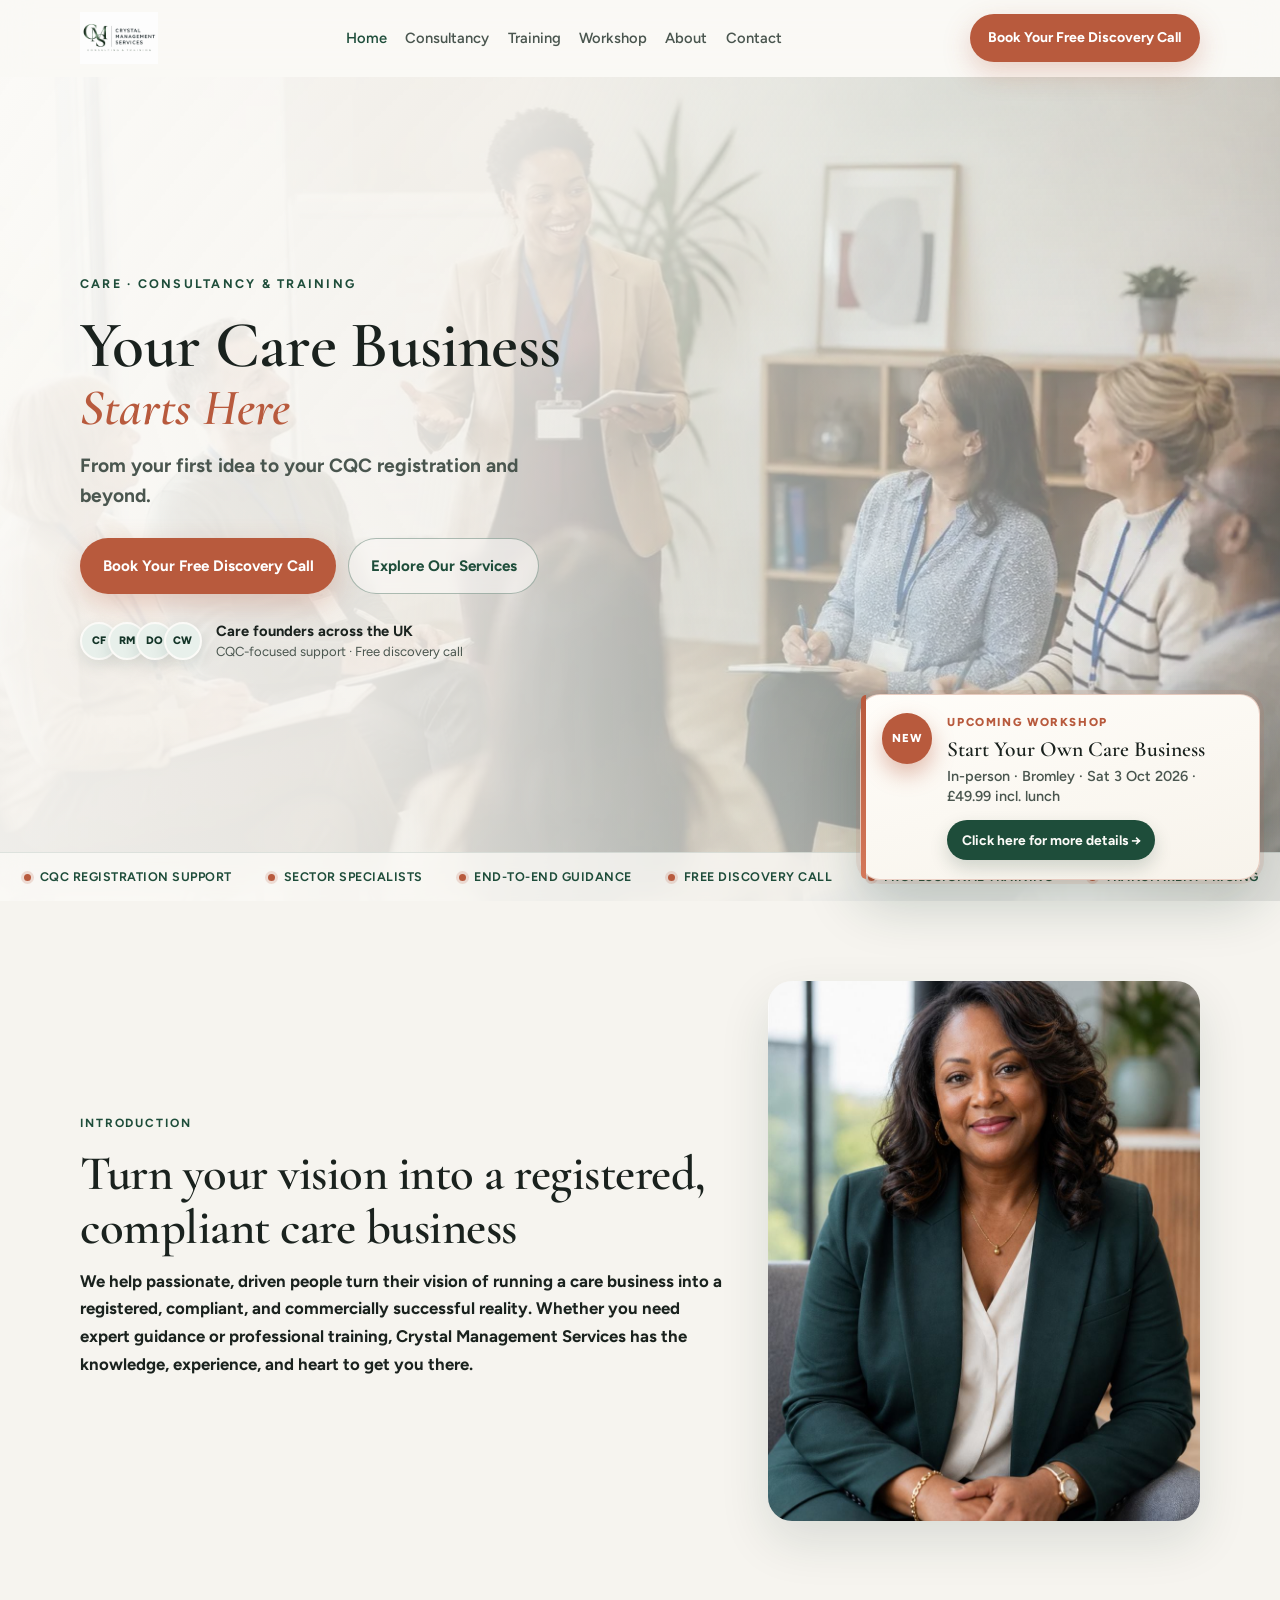
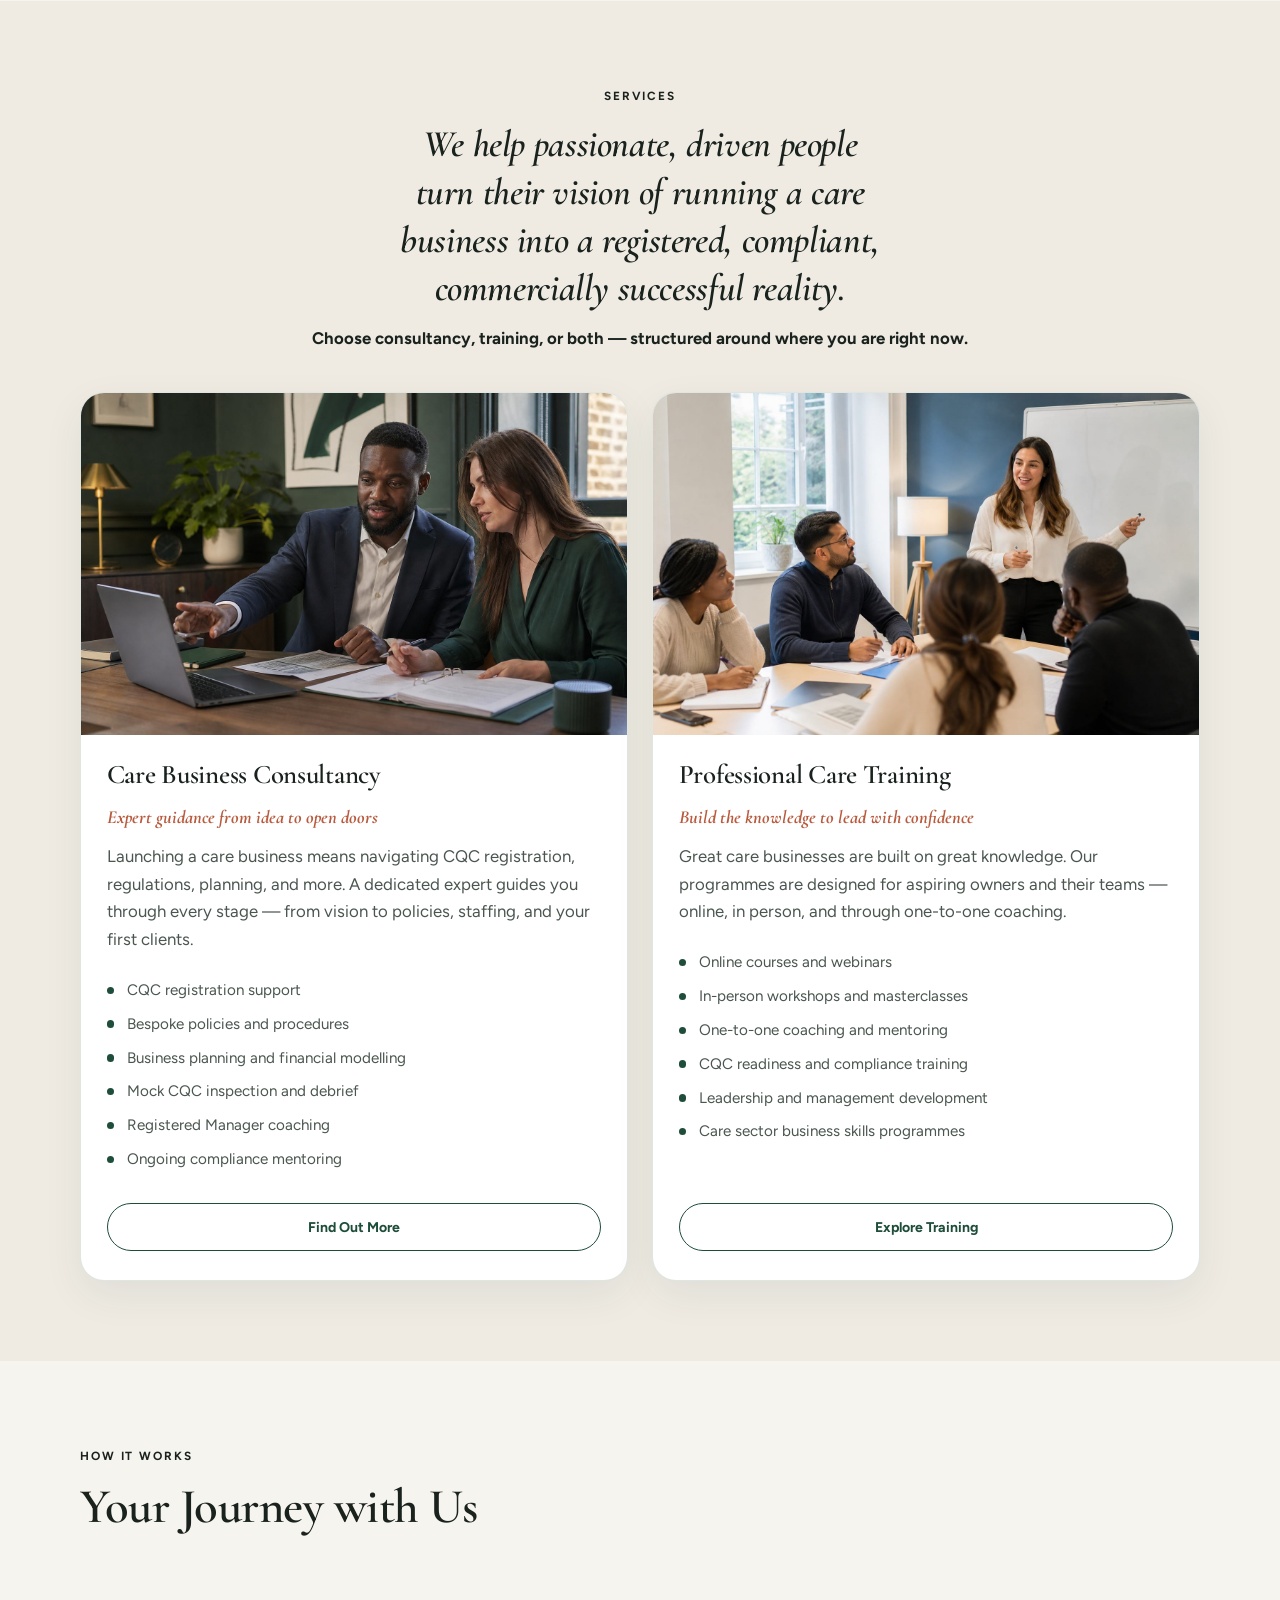
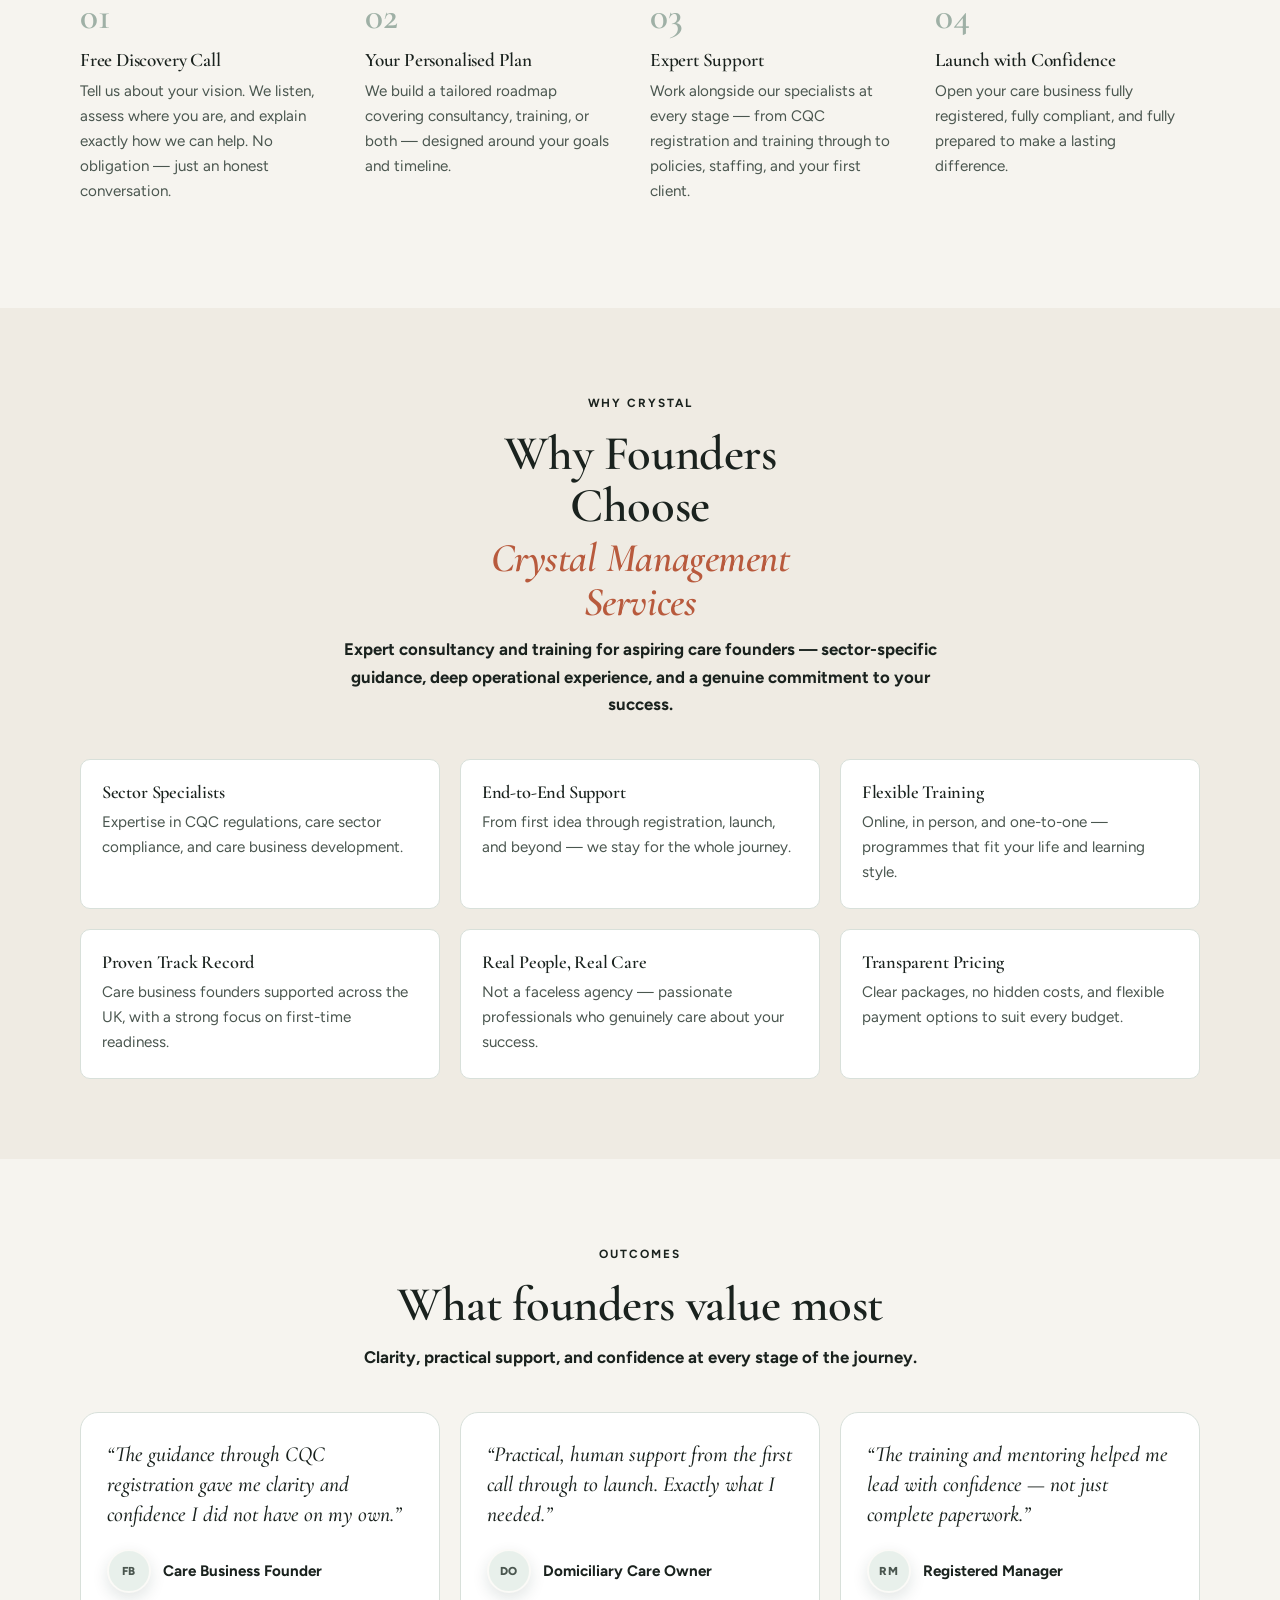
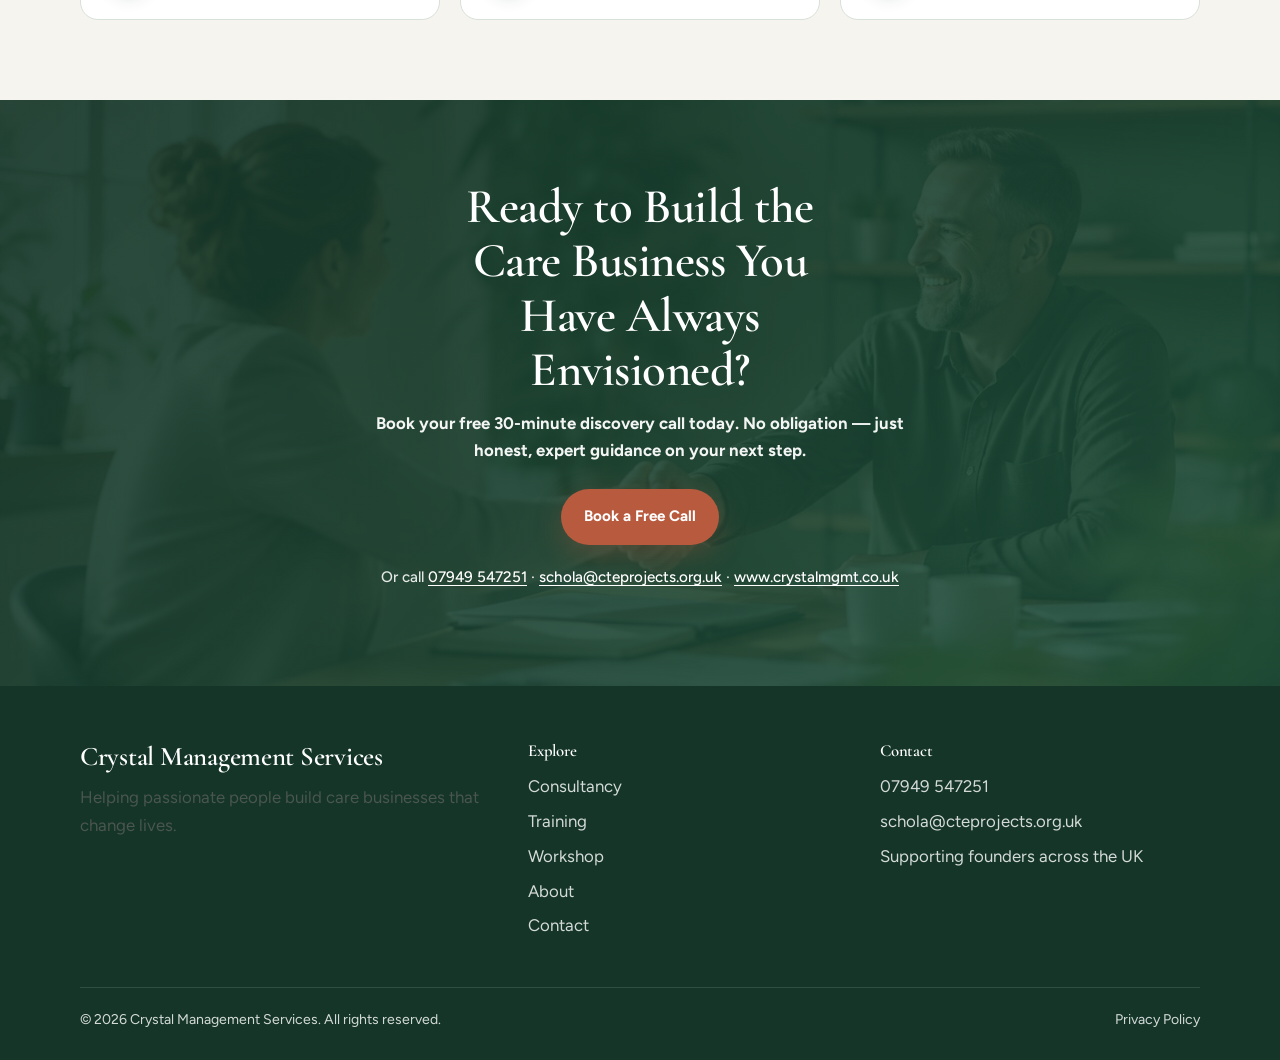
==== commit 8377462f: "Apply rich CMS logo and restore Management Services branding. Co-authored-by: Cursor <cursoragent@cu" ====
--- a/index.html
+++ b/index.html
@@ -1,20 +1,15 @@
-<!--
-  BOOKING SETUP
-  Replace BOOKING_URL below (and all href="#book") with your Calendly or Cal.com link, e.g.
-  https://calendly.com/your-link
--->
 <!DOCTYPE html>
 <html lang="en-GB">
   <head>
     <meta charset="UTF-8" />
     <meta name="viewport" content="width=device-width, initial-scale=1" />
-    <title>Crystal Management Consulting | Care Business Consultancy & Training UK</title>
+    <title>Crystal Management Services - Consulting & Training UK</title>
     <meta
       name="description"
       content="Expert consultancy and professional training for aspiring care business owners across the UK. From first idea to CQC registration and beyond."
     />
     <link rel="canonical" href="https://crystalmgmt.co.uk/" />
-    <meta property="og:title" content="Crystal Management Consulting" />
+    <meta property="og:title" content="Crystal Management Services" />
     <meta
       property="og:description"
       content="Your care business starts here — consultancy, training, and CQC support across the UK."
@@ -28,26 +23,13 @@
       rel="stylesheet"
     />
     <link rel="stylesheet" href="css/styles.css" />
-    <link rel="icon" href="assets/logo/cms-logo-monogram.png?v=2" type="image/png" />
-    <!-- Google Analytics: replace G-XXXXXXXXXX after setup
-    <script async src="https://www.googletagmanager.com/gtag/js?id=G-XXXXXXXXXX"></script>
-    <script>
-      window.dataLayer = window.dataLayer || [];
-      function gtag(){dataLayer.push(arguments);}
-      gtag('js', new Date());
-      gtag('config', 'G-XXXXXXXXXX');
-    </script>
-    -->
+    <link rel="icon" href="assets/logo/cms-logo-monogram.png?v=3" type="image/png" />
   </head>
   <body class="has-mobile-cta">
     <header class="site-header">
       <div class="container nav-wrap">
-        <a class="logo" href="index.html" aria-label="Crystal Management Consulting home">
-          <img class="logo-mark" src="assets/logo/cms-logo-monogram.png?v=2" alt="" width="52" height="52" />
-          <span class="logo-text">
-            <strong>Crystal Management Consulting</strong>
-            <span>Care Business Consultancy &amp; Training</span>
-          </span>
+        <a class="logo" href="index.html" aria-label="Crystal Management Services home">
+          <img class="logo-full" src="assets/logo/cms-logo-horizontal.png?v=3" alt="Crystal Management Services - Consulting &amp; Training" width="280" height="72" />
         </a>
         <button class="menu-toggle" type="button" aria-label="Open menu" aria-expanded="false">
           <span></span><span></span><span></span>
@@ -110,10 +92,10 @@
             </div>
             <div class="hero-proof">
               <div class="hero-avatars" aria-hidden="true">
-                <img src="https://images.unsplash.com/photo-1494790108377-be9c29b29330?auto=format&fit=crop&w=96&q=80" alt="" />
-                <img src="https://images.unsplash.com/photo-1507003211169-0a1dd7228f2d?auto=format&fit=crop&w=96&q=80" alt="" />
-                <img src="https://images.unsplash.com/photo-1580489944761-15a19d654956?auto=format&fit=crop&w=96&q=80" alt="" />
-                <img src="https://images.unsplash.com/photo-1573496359142-b8d87734a5a2?auto=format&fit=crop&w=96&q=80" alt="" />
+                <span class="avatar-initials" aria-hidden="true">CF</span>
+                <span class="avatar-initials" aria-hidden="true">RM</span>
+                <span class="avatar-initials" aria-hidden="true">DO</span>
+                <span class="avatar-initials" aria-hidden="true">CW</span>
               </div>
               <div class="hero-proof-copy">
                 <strong>Care founders across the UK</strong>
@@ -230,12 +212,12 @@
             <p>
               We help passionate, driven people turn their vision of running a care business into a registered,
               compliant, and commercially successful reality. Whether you need expert guidance or professional
-              training, Crystal Management Consulting has the knowledge, experience, and heart to get you there.
+              training, Crystal Management Services has the knowledge, experience, and heart to get you there.
             </p>
           </div>
           <img
             src="assets/images/cms-about.jpg?v=1"
-            alt="Crystal Management Consulting advisor"
+            alt="Crystal Management Services advisor"
           />
         </div>
       </section>
@@ -249,8 +231,7 @@
               compliant, commercially successful reality.
             </h2>
             <p>
-              Whether you need hands-on consultancy to launch your business, structured training to build your
-              knowledge and skills, or both — we have a package designed for exactly where you are right now.
+              Choose consultancy, training, or both — structured around where you are right now.
             </p>
           </div>
           <div class="services-grid">
@@ -355,7 +336,7 @@
             <p class="eyebrow">Why Crystal</p>
             <h2 class="why-heading">
               Why Founders Choose
-              <em>Crystal Management Consulting</em>
+              <em>Crystal Management Services</em>
             </h2>
             <p>
               Expert consultancy and training for aspiring care founders — sector-specific guidance, deep operational
@@ -394,9 +375,9 @@
       <section class="section" id="testimonials">
         <div class="container">
           <div class="section-head center reveal">
-            <p class="eyebrow">Testimonials</p>
-            <h2>Founders Who Took the Leap With Us</h2>
-            <p>Real stories from care founders we have supported on their journey.</p>
+            <p class="eyebrow">Outcomes</p>
+            <h2>What founders value most</h2>
+            <p>Clarity, practical support, and confidence at every stage of the journey.</p>
           </div>
           <div class="testimonials">
             <article class="quote-card reveal">
@@ -404,10 +385,9 @@
                 “The guidance through CQC registration gave me clarity and confidence I did not have on my own.”
               </blockquote>
               <div class="quote-person">
-                <img src="https://images.unsplash.com/photo-1494790108377-be9c29b29330?auto=format&fit=crop&w=160&q=80" alt="" />
+                <span class="avatar-initials" aria-hidden="true">FB</span>
                 <div>
-                  <strong>Sarah J.</strong>
-                  <span>Care Business Founder</span>
+                  <strong>Care Business Founder</strong>
                 </div>
               </div>
             </article>
@@ -416,10 +396,9 @@
                 “Practical, human support from the first call through to launch. Exactly what I needed.”
               </blockquote>
               <div class="quote-person">
-                <img src="https://images.unsplash.com/photo-1507003211169-0a1dd7228f2d?auto=format&fit=crop&w=160&q=80" alt="" />
+                <span class="avatar-initials" aria-hidden="true">DO</span>
                 <div>
-                  <strong>David M.</strong>
-                  <span>Domiciliary Care Owner</span>
+                  <strong>Domiciliary Care Owner</strong>
                 </div>
               </div>
             </article>
@@ -428,10 +407,9 @@
                 “The training and mentoring helped me lead with confidence — not just complete paperwork.”
               </blockquote>
               <div class="quote-person">
-                <img src="https://images.unsplash.com/photo-1580489944761-15a19d654956?auto=format&fit=crop&w=160&q=80" alt="" />
+                <span class="avatar-initials" aria-hidden="true">RM</span>
                 <div>
-                  <strong>Aisha K.</strong>
-                  <span>Registered Manager</span>
+                  <strong>Registered Manager</strong>
                 </div>
               </div>
             </article>
@@ -446,7 +424,7 @@
             Book your free 30-minute discovery call today. No obligation — just honest, expert guidance on your
             next step.
           </p>
-          <div class="btn-group" style="justify-content: center">
+          <div class="btn-group btn-group-center">
             <a class="btn btn-primary" href="contact.html#book">Book a Free Call</a>
           </div>
           <p class="cta-meta">
@@ -465,35 +443,8 @@
       <div class="container">
         <div class="footer-grid">
           <div>
-            <h3>Crystal Management Consulting</h3>
+            <h3>Crystal Management Services</h3>
             <p>Helping passionate people build care businesses that change lives.</p>
-            <!-- Replace # with live LinkedIn / Instagram profile URLs when CEO provides them -->
-            <div class="social-links">
-              <a
-                class="social-link"
-                href="#"
-                aria-label="Crystal Management Consulting on LinkedIn"
-                title="LinkedIn"
-              >
-                <svg viewBox="0 0 24 24" aria-hidden="true">
-                  <path
-                    d="M4.98 3.5C4.98 4.88 3.86 6 2.5 6S0 4.88 0 3.5 1.12 1 2.5 1s2.48 1.12 2.48 2.5zM.5 8.5h4V23h-4V8.5zM8.5 8.5h3.8v2h.05c.53-1 1.82-2.05 3.75-2.05 4.01 0 4.75 2.64 4.75 6.07V23h-4v-6.6c0-1.57-.03-3.59-2.19-3.59-2.19 0-2.53 1.71-2.53 3.48V23h-4V8.5z"
-                  />
-                </svg>
-              </a>
-              <a
-                class="social-link"
-                href="#"
-                aria-label="Crystal Management Consulting on Instagram"
-                title="Instagram"
-              >
-                <svg viewBox="0 0 24 24" aria-hidden="true">
-                  <path
-                    d="M12 2.2c3.2 0 3.6 0 4.9.1 1.2.1 1.9.2 2.3.4.6.2 1 .5 1.5 1 .4.4.7.9 1 1.5.2.4.4 1.1.4 2.3.1 1.3.1 1.7.1 4.9s0 3.6-.1 4.9c-.1 1.2-.2 1.9-.4 2.3-.2.6-.5 1-1 1.5-.4.4-.9.7-1.5 1-.4.2-1.1.4-2.3.4-1.3.1-1.7.1-4.9.1s-3.6 0-4.9-.1c-1.2-.1-1.9-.2-2.3-.4-.6-.2-1-.5-1.5-1-.4-.4-.7-.9-1-1.5-.2-.4-.4-1.1-.4-2.3C2.2 15.6 2.2 15.2 2.2 12s0-3.6.1-4.9c.1-1.2.2-1.9.4-2.3.2-.6.5-1 1-1.5.4-.4.9-.7 1.5-1 .4-.2 1.1-.4 2.3-.4C8.4 2.2 8.8 2.2 12 2.2zm0 1.8c-3.2 0-3.5 0-4.8.1-1 .1-1.6.2-1.9.4-.5.2-.8.4-1.1.7-.3.3-.5.6-.7 1.1-.2.3-.3.9-.4 1.9-.1 1.2-.1 1.6-.1 4.8s0 3.5.1 4.8c.1 1 .2 1.6.4 1.9.2.5.4.8.7 1.1.3.3.6.5 1.1.7.3.2.9.3 1.9.4 1.2.1 1.6.1 4.8.1s3.5 0 4.8-.1c1-.1 1.6-.2 1.9-.4.5-.2.8-.4 1.1-.7.3-.3.5-.6.7-1.1.2-.3.3-.9.4-1.9.1-1.2.1-1.6.1-4.8s0-3.5-.1-4.8c-.1-1-.2-1.6-.4-1.9-.2-.5-.4-.8-.7-1.1-.3-.3-.6-.5-1.1-.7-.3-.2-.9-.3-1.9-.4-1.3-.1-1.6-.1-4.8-.1zm0 3.2a4.8 4.8 0 1 1 0 9.6 4.8 4.8 0 0 1 0-9.6zm0 1.8a3 3 0 1 0 0 6 3 3 0 0 0 0-6zm5.9-2.1a1.1 1.1 0 1 1 0 2.2 1.1 1.1 0 0 1 0-2.2z"
-                  />
-                </svg>
-              </a>
-            </div>
           </div>
           <div>
             <h4>Explore</h4>
@@ -515,7 +466,7 @@
           </div>
         </div>
         <div class="footer-bottom">
-          <span>© <span data-year></span> Crystal Management Consulting. All rights reserved.</span>
+          <span>© <span data-year></span> Crystal Management Services. All rights reserved.</span>
           <a href="privacy.html">Privacy Policy</a>
         </div>
       </div>
--- a/css/styles.css
+++ b/css/styles.css
@@ -1,4 +1,4 @@
-/* Crystal Management Consulting — design system */
+/* Crystal Management Services — design system */
 :root {
   --forest: #1e4d3a;
   --forest-deep: #143528;
@@ -113,6 +113,15 @@
   min-width: 0;
 }
 
+.logo-full {
+  height: 52px;
+  width: auto;
+  max-width: min(280px, 42vw);
+  object-fit: contain;
+  object-position: left center;
+  display: block;
+}
+
 .logo-mark {
   width: 58px;
   height: 58px;
@@ -239,6 +248,10 @@
   flex-wrap: wrap;
   gap: 0.75rem;
   margin-top: 1.5rem;
+}
+
+.btn-group-center {
+  justify-content: center;
 }
 
 /* Hero — cinematic full-bleed with light sage-cream veil */
@@ -402,18 +415,34 @@
   align-items: center;
 }
 
-.hero-avatars img {
+.hero-avatars .avatar-initials,
+.avatar-initials {
   width: 38px;
   height: 38px;
   border-radius: 50%;
-  object-fit: cover;
+  display: inline-flex;
+  align-items: center;
+  justify-content: center;
+  font-size: 0.68rem;
+  font-weight: 800;
+  letter-spacing: 0.04em;
+  color: var(--forest-deep);
+  background: var(--forest-soft);
   border: 2px solid #fbfaf7;
   margin-left: -10px;
-  box-shadow: 0 6px 16px rgba(20, 53, 40, 0.14);
-}
-
-.hero-avatars img:first-child {
+  box-shadow: 0 6px 16px rgba(20, 53, 40, 0.12);
+}
+
+.hero-avatars .avatar-initials:first-child,
+.hero-avatars > :first-child {
   margin-left: 0;
+}
+
+.quote-person .avatar-initials {
+  margin-left: 0;
+  width: 44px;
+  height: 44px;
+  font-size: 0.72rem;
 }
 
 .hero-proof-copy {
@@ -554,6 +583,11 @@
   .trust-marquee-track {
     gap: 1.6rem;
     padding: 0.75rem 1rem;
+  }
+
+  .logo-full {
+    height: 40px;
+    max-width: min(200px, 48vw);
   }
 
   .logo-text span {
@@ -832,13 +866,6 @@
   gap: 0.8rem;
 }
 
-.quote-person img {
-  width: 48px;
-  height: 48px;
-  border-radius: 50%;
-  object-fit: cover;
-}
-
 .quote-person strong {
   display: block;
   font-size: 0.95rem;
@@ -847,6 +874,29 @@
 .quote-person span {
   font-size: 0.82rem;
   color: var(--ink-soft);
+}
+
+.media-frame {
+  width: 100%;
+  border-radius: var(--radius);
+  box-shadow: var(--shadow);
+}
+
+.form-title {
+  font-size: 1.6rem;
+}
+
+.contact-item-text {
+  margin: 0;
+}
+
+.prose-narrow {
+  max-width: 760px;
+}
+
+.footer-bottom-solo {
+  border: 0;
+  padding-top: 0;
 }
 
 /* CTA band */
@@ -1046,37 +1096,6 @@
 }
 
 .footer-links li { margin-bottom: 0.45rem; }
-
-.social-links {
-  display: flex;
-  flex-wrap: wrap;
-  gap: 0.7rem;
-  margin-top: 1.15rem;
-}
-
-.social-link {
-  display: inline-flex;
-  align-items: center;
-  justify-content: center;
-  width: 42px;
-  height: 42px;
-  border-radius: 50%;
-  background: #fbfaf7;
-  color: var(--forest-deep);
-  box-shadow: 0 8px 20px rgba(0, 0, 0, 0.18);
-  transition: transform 0.2s var(--ease), box-shadow 0.2s var(--ease), background 0.2s;
-}
-
-.social-link:hover {
-  background: #fbfaf7;
-  color: var(--forest-deep);
-}
-
-.social-link svg {
-  width: 18px;
-  height: 18px;
-  fill: currentColor;
-}
 
 .footer-bottom {
   border-top: 1px solid rgba(255, 255, 255, 0.12);
@@ -1336,8 +1355,8 @@
 }
 
 @keyframes workshopBadgePulse {
-  0%, 100% { transform: scale(1); box-shadow: 0 10px 22px rgba(184, 90, 61, 0.4); }
-  50% { transform: scale(1.07); box-shadow: 0 12px 26px rgba(184, 90, 61, 0.55); }
+  0%, 100% { box-shadow: 0 10px 22px rgba(184, 90, 61, 0.4); }
+  50% { box-shadow: 0 12px 28px rgba(184, 90, 61, 0.55); }
 }
 
 @media (prefers-reduced-motion: reduce) {
@@ -1345,55 +1364,6 @@
   .workshop-float-badge {
     animation: none;
   }
-}
-
-/* Workshop promo banner (legacy strip — unused on home) */
-.workshop-banner {
-  background:
-    linear-gradient(105deg, rgba(20, 53, 40, 0.96), rgba(30, 77, 58, 0.9)),
-    var(--forest-deep);
-  color: #f7f4ef;
-  padding: 1.35rem 0;
-  border-block: 1px solid rgba(255, 255, 255, 0.08);
-}
-
-.workshop-banner-inner {
-  display: flex;
-  align-items: center;
-  justify-content: space-between;
-  gap: 1.25rem 2rem;
-  flex-wrap: wrap;
-}
-
-.workshop-banner-copy {
-  flex: 1 1 18rem;
-  min-width: 0;
-}
-
-.workshop-banner-eyebrow {
-  margin: 0 0 0.35rem;
-  font-size: 0.74rem;
-  font-weight: 700;
-  letter-spacing: 0.14em;
-  text-transform: uppercase;
-  color: #e8c4b4;
-}
-
-.workshop-banner h2 {
-  margin: 0 0 0.4rem;
-  color: #fbfaf7;
-  font-size: clamp(1.55rem, 2.8vw, 2rem);
-}
-
-.workshop-banner p {
-  margin: 0;
-  color: rgba(247, 244, 239, 0.86);
-  font-size: 0.98rem;
-  max-width: 40rem;
-}
-
-.workshop-banner .btn-primary {
-  flex-shrink: 0;
 }
 
 /* Workshop detail page */
@@ -1568,14 +1538,6 @@
     width: auto;
   }
 
-  .workshop-banner-inner {
-    align-items: stretch;
-  }
-
-  .workshop-banner .btn-primary {
-    width: 100%;
-  }
-
   .workshop-hero-grid,
   .workshop-layout,
   .learn-grid,
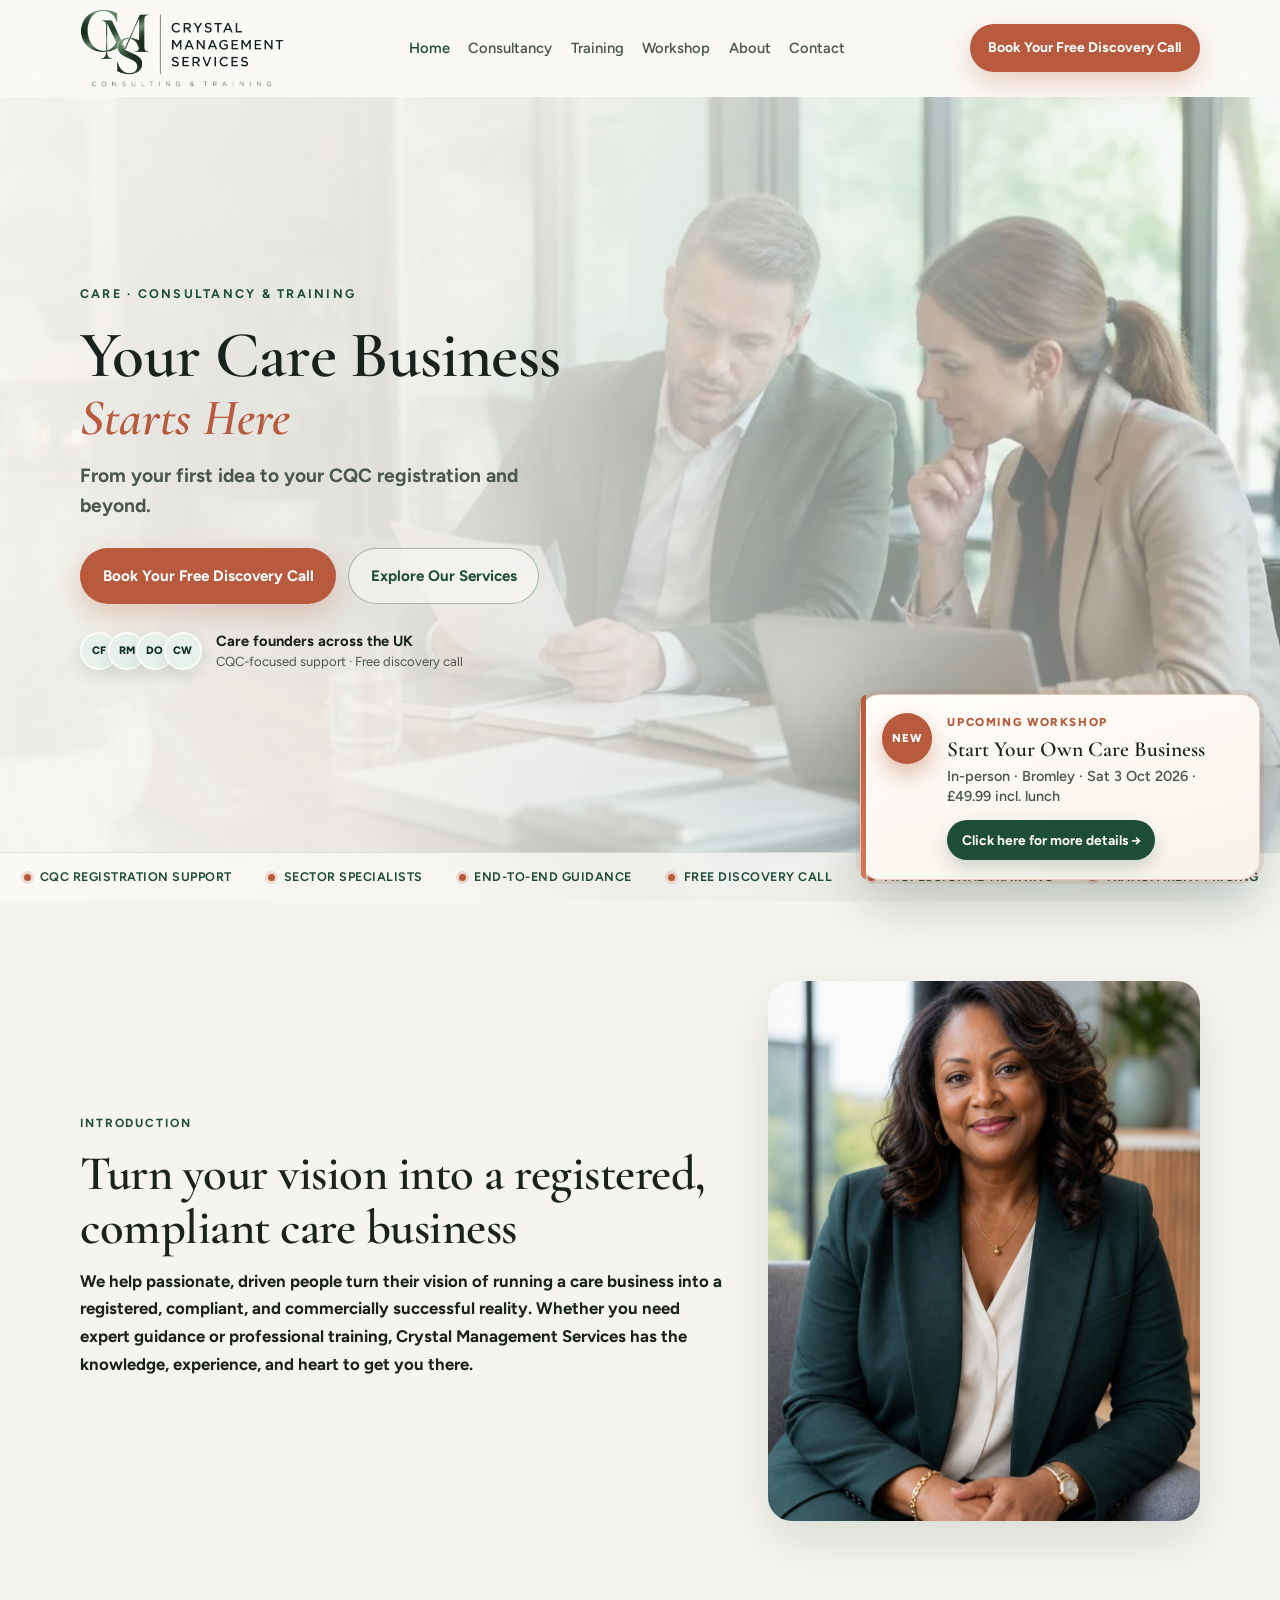
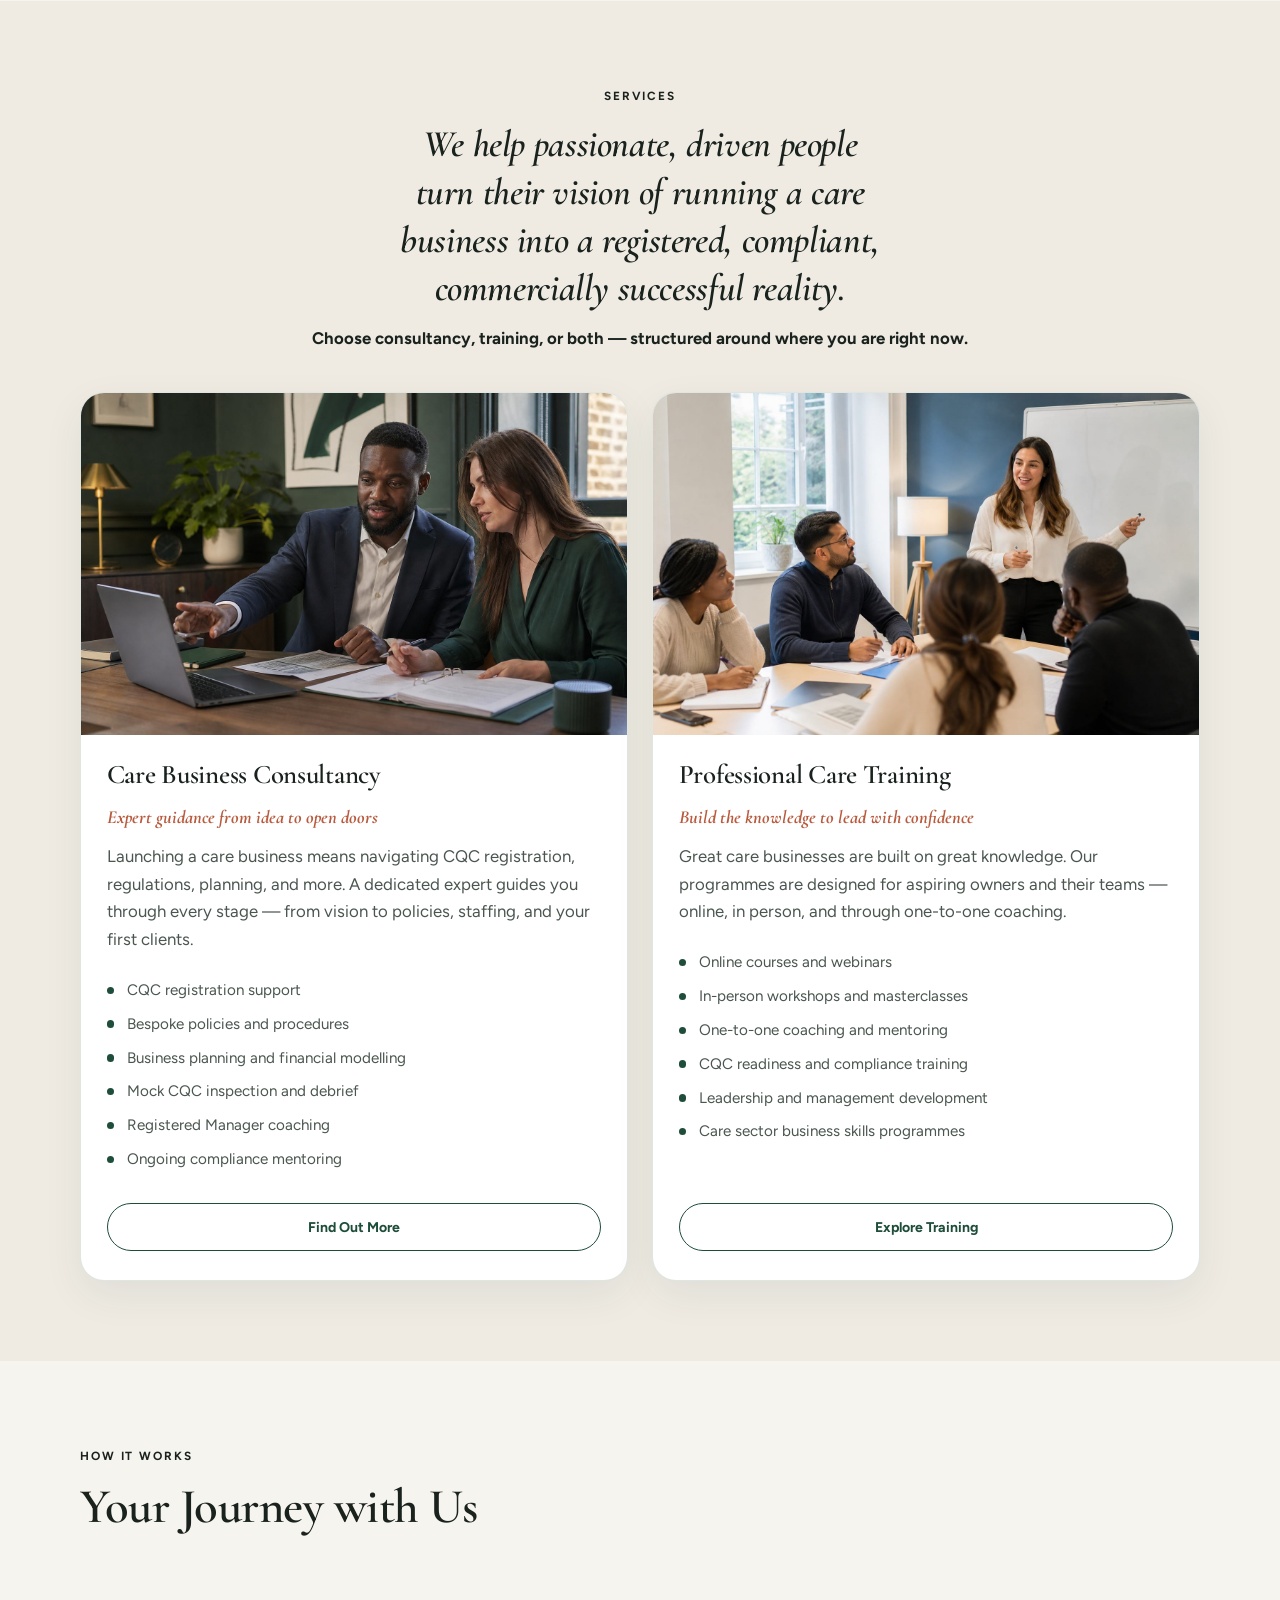
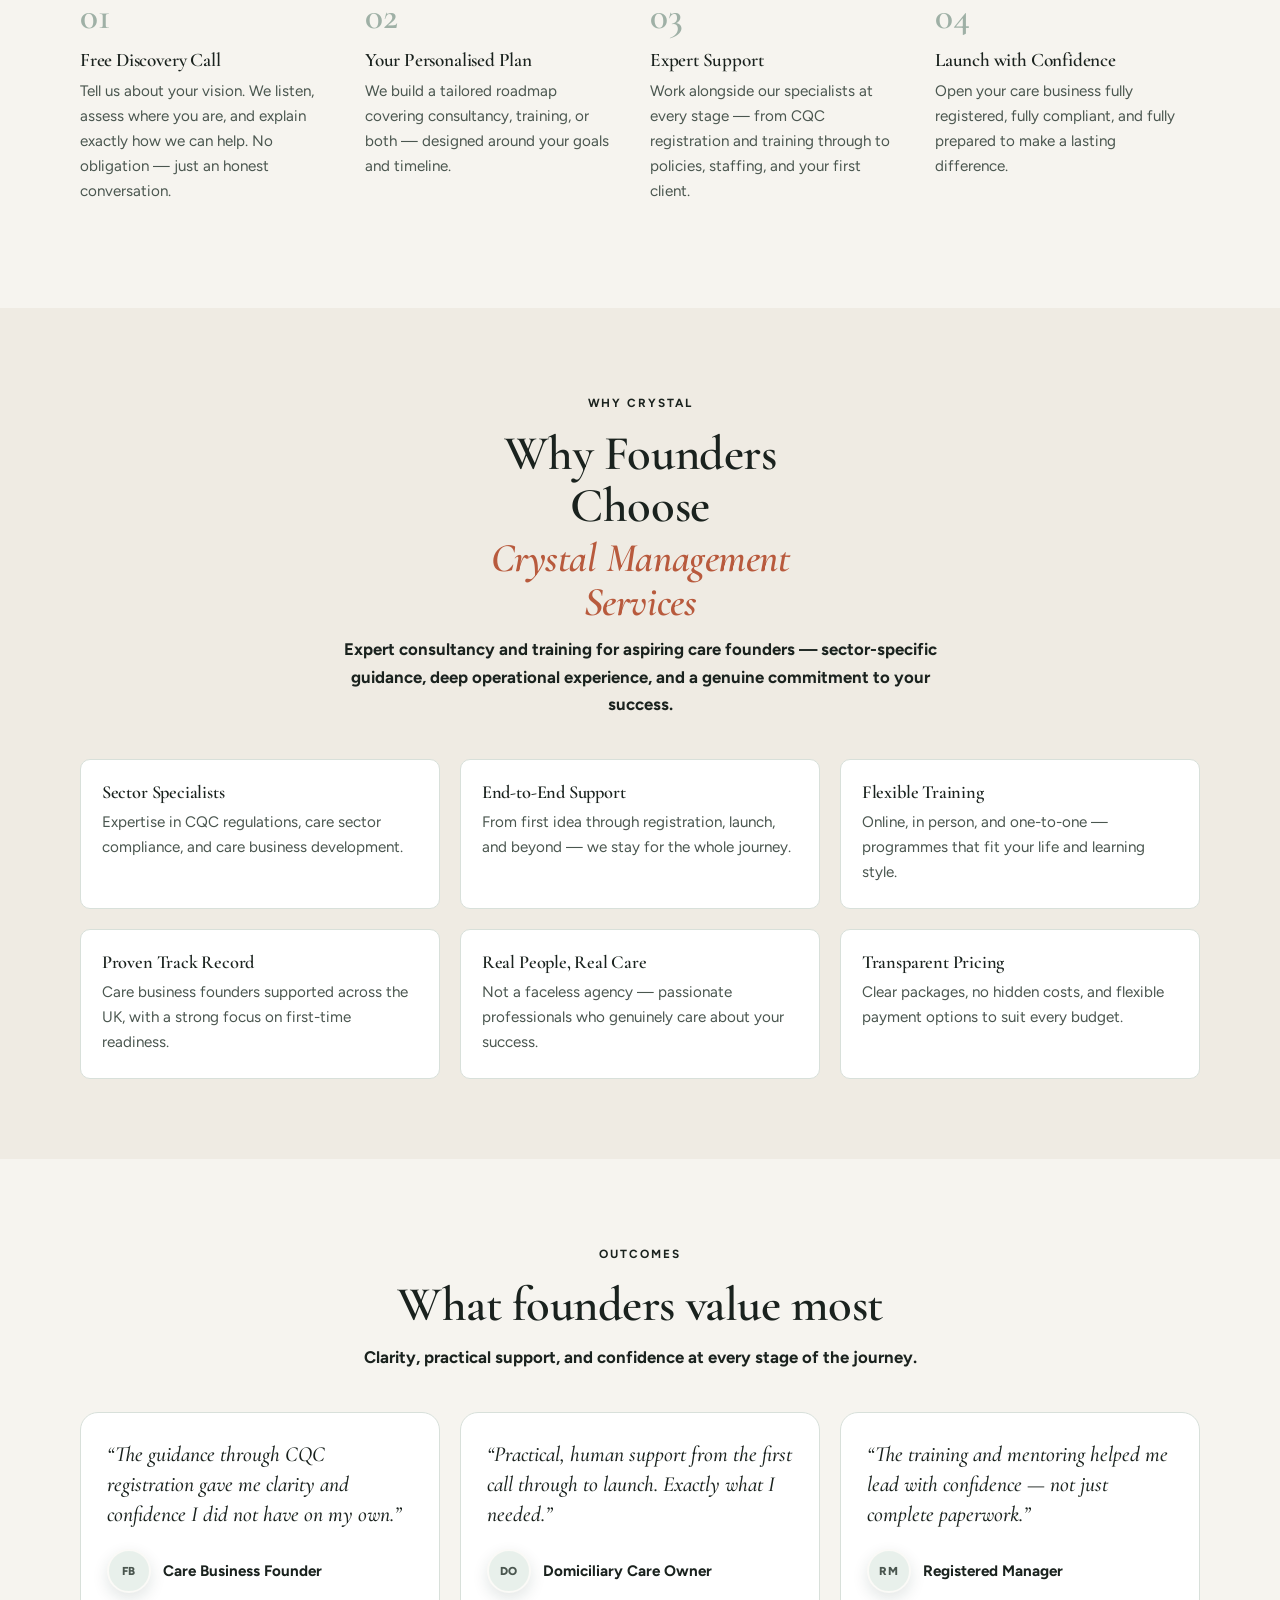
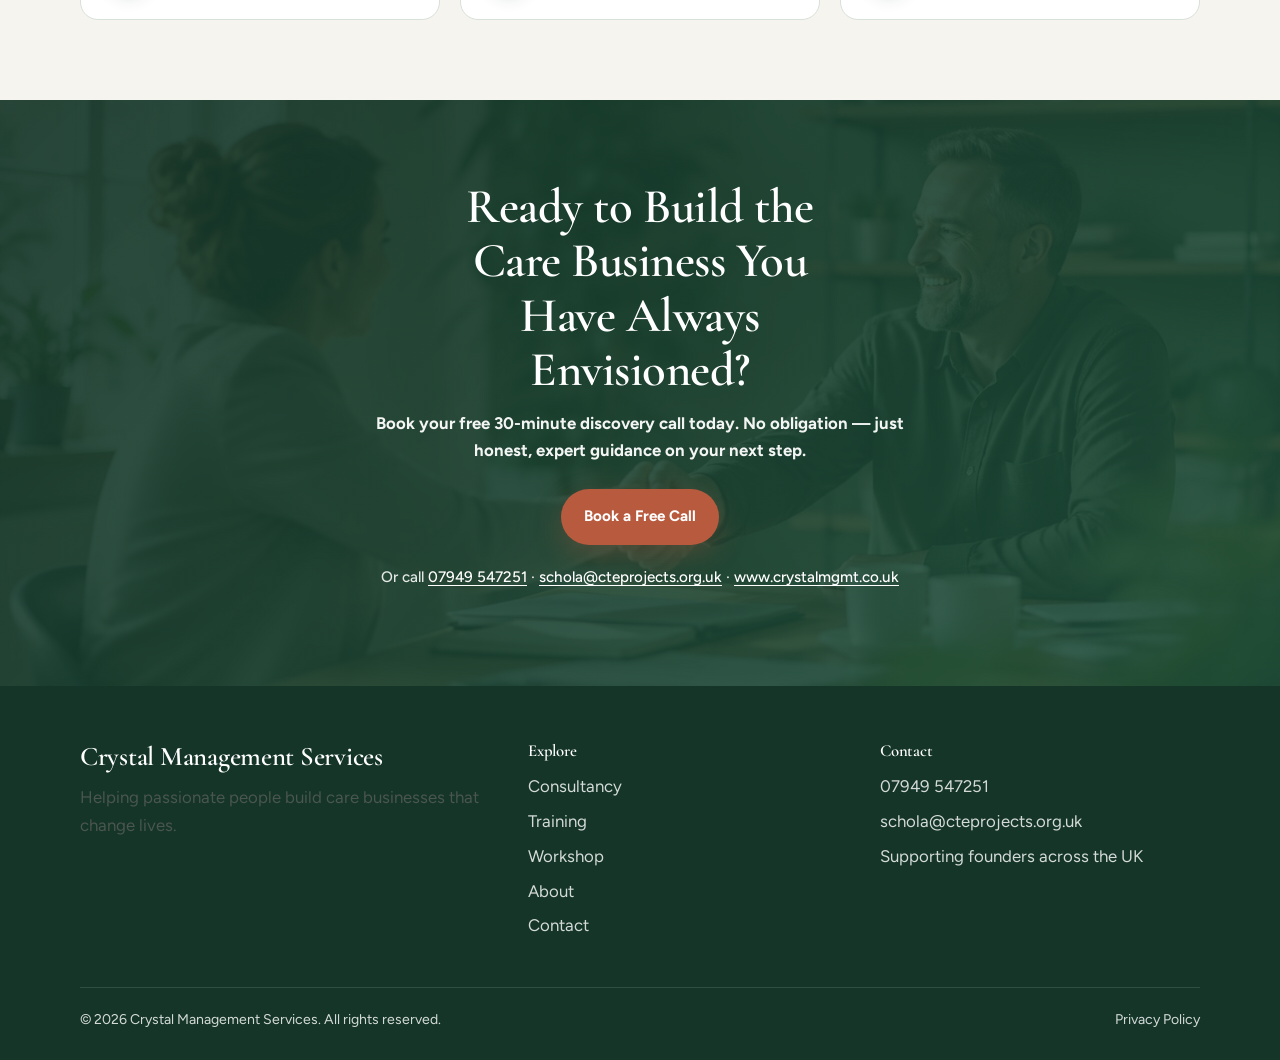
==== commit c4ca43ac: "Make header logo larger by cropping padding and raising display size. Co-authored-by: Cursor <cursor" ====
--- a/index.html
+++ b/index.html
@@ -23,13 +23,13 @@
       rel="stylesheet"
     />
     <link rel="stylesheet" href="css/styles.css" />
-    <link rel="icon" href="assets/logo/cms-logo-monogram.png?v=3" type="image/png" />
+    <link rel="icon" href="assets/logo/cms-logo-monogram.png?v=4" type="image/png" />
   </head>
   <body class="has-mobile-cta">
     <header class="site-header">
       <div class="container nav-wrap">
         <a class="logo" href="index.html" aria-label="Crystal Management Services home">
-          <img class="logo-full" src="assets/logo/cms-logo-horizontal.png?v=3" alt="Crystal Management Services - Consulting &amp; Training" width="280" height="72" />
+          <img class="logo-full" src="assets/logo/cms-logo-horizontal.png?v=4" alt="Crystal Management Services - Consulting &amp; Training" width="420" height="78" />
         </a>
         <button class="menu-toggle" type="button" aria-label="Open menu" aria-expanded="false">
           <span></span><span></span><span></span>
--- a/css/styles.css
+++ b/css/styles.css
@@ -18,6 +18,7 @@
   --font-display: "Cormorant Garamond", "Times New Roman", serif;
   --font-body: "Figtree", system-ui, sans-serif;
   --ease: cubic-bezier(0.22, 1, 0.36, 1);
+  --header-h: 96px;
 }
 
 *,
@@ -103,7 +104,7 @@
   align-items: center;
   justify-content: space-between;
   gap: 1rem;
-  min-height: 76px;
+  min-height: var(--header-h);
 }
 
 .logo {
@@ -111,12 +112,13 @@
   align-items: center;
   gap: 0.75rem;
   min-width: 0;
+  flex: 0 1 auto;
 }
 
 .logo-full {
-  height: 52px;
+  height: 78px;
   width: auto;
-  max-width: min(280px, 42vw);
+  max-width: min(460px, 52vw);
   object-fit: contain;
   object-position: left center;
   display: block;
@@ -257,9 +259,9 @@
 /* Hero — cinematic full-bleed with light sage-cream veil */
 .hero {
   position: relative;
-  min-height: calc(100svh - 76px);
-  height: calc(100svh - 76px);
-  max-height: calc(100svh - 76px);
+  min-height: calc(100svh - var(--header-h));
+  height: calc(100svh - var(--header-h));
+  max-height: calc(100svh - var(--header-h));
   display: grid;
   grid-template-rows: 1fr auto;
   align-items: stretch;
@@ -532,7 +534,7 @@
   .hero {
     height: auto;
     max-height: none;
-    min-height: calc(100svh - 64px);
+    min-height: calc(100svh - var(--header-h));
   }
 
   .hero-bg-img {
@@ -586,8 +588,8 @@
   }
 
   .logo-full {
-    height: 40px;
-    max-width: min(200px, 48vw);
+    height: 58px;
+    max-width: min(280px, 62vw);
   }
 
   .logo-text span {
@@ -1177,7 +1179,7 @@
     position: absolute;
     left: 0;
     right: 0;
-    top: 76px;
+    top: var(--header-h);
     background: var(--bg);
     border-bottom: 1px solid var(--line);
     padding: 1rem 1.25rem 1.25rem;
@@ -1189,7 +1191,7 @@
     position: absolute;
     left: 1.25rem;
     right: 1.25rem;
-    top: calc(76px + 14.5rem);
+    top: calc(var(--header-h) + 14.5rem);
   }
 
   .site-header.is-menu-open {
@@ -1417,7 +1419,7 @@
   padding: 1.5rem 1.4rem 1.6rem;
   box-shadow: 0 14px 40px rgba(20, 53, 40, 0.07);
   position: sticky;
-  top: 96px;
+  top: calc(var(--header-h) + 12px);
 }
 
 .workshop-aside h2 {
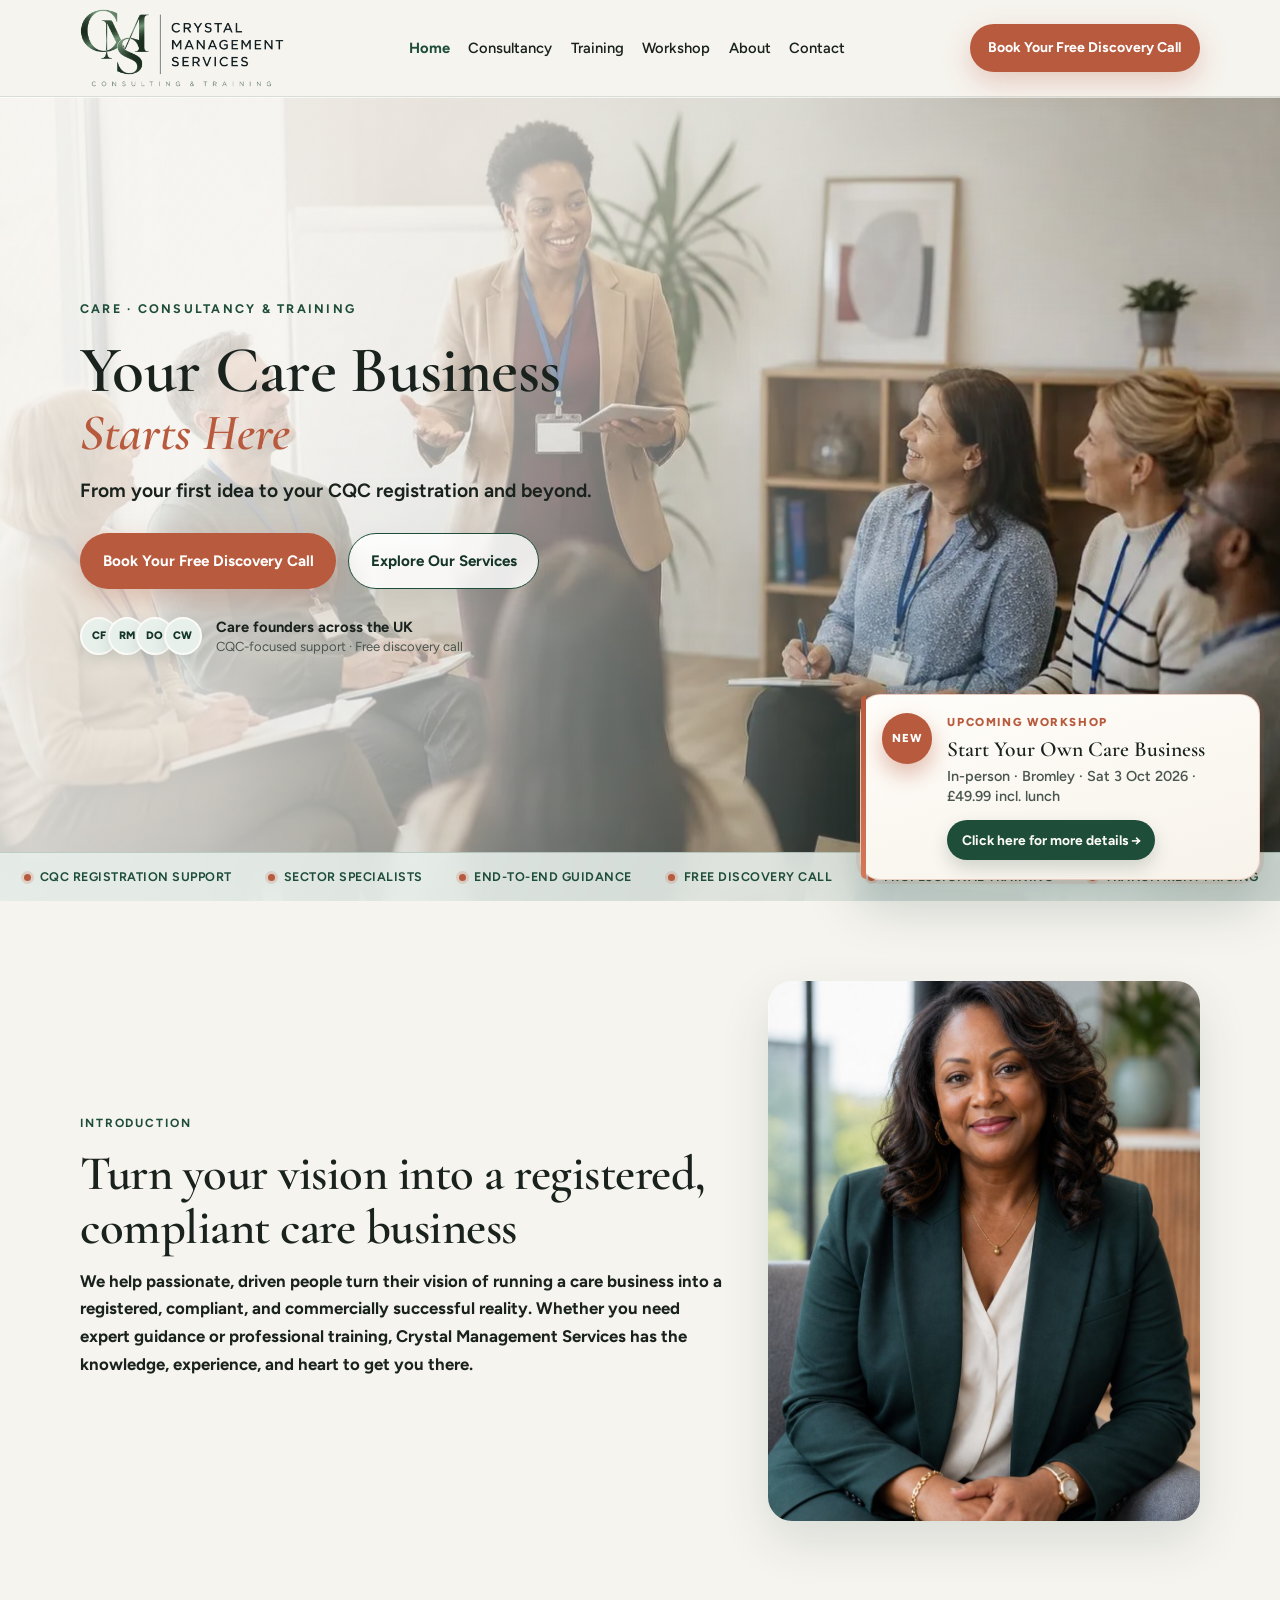
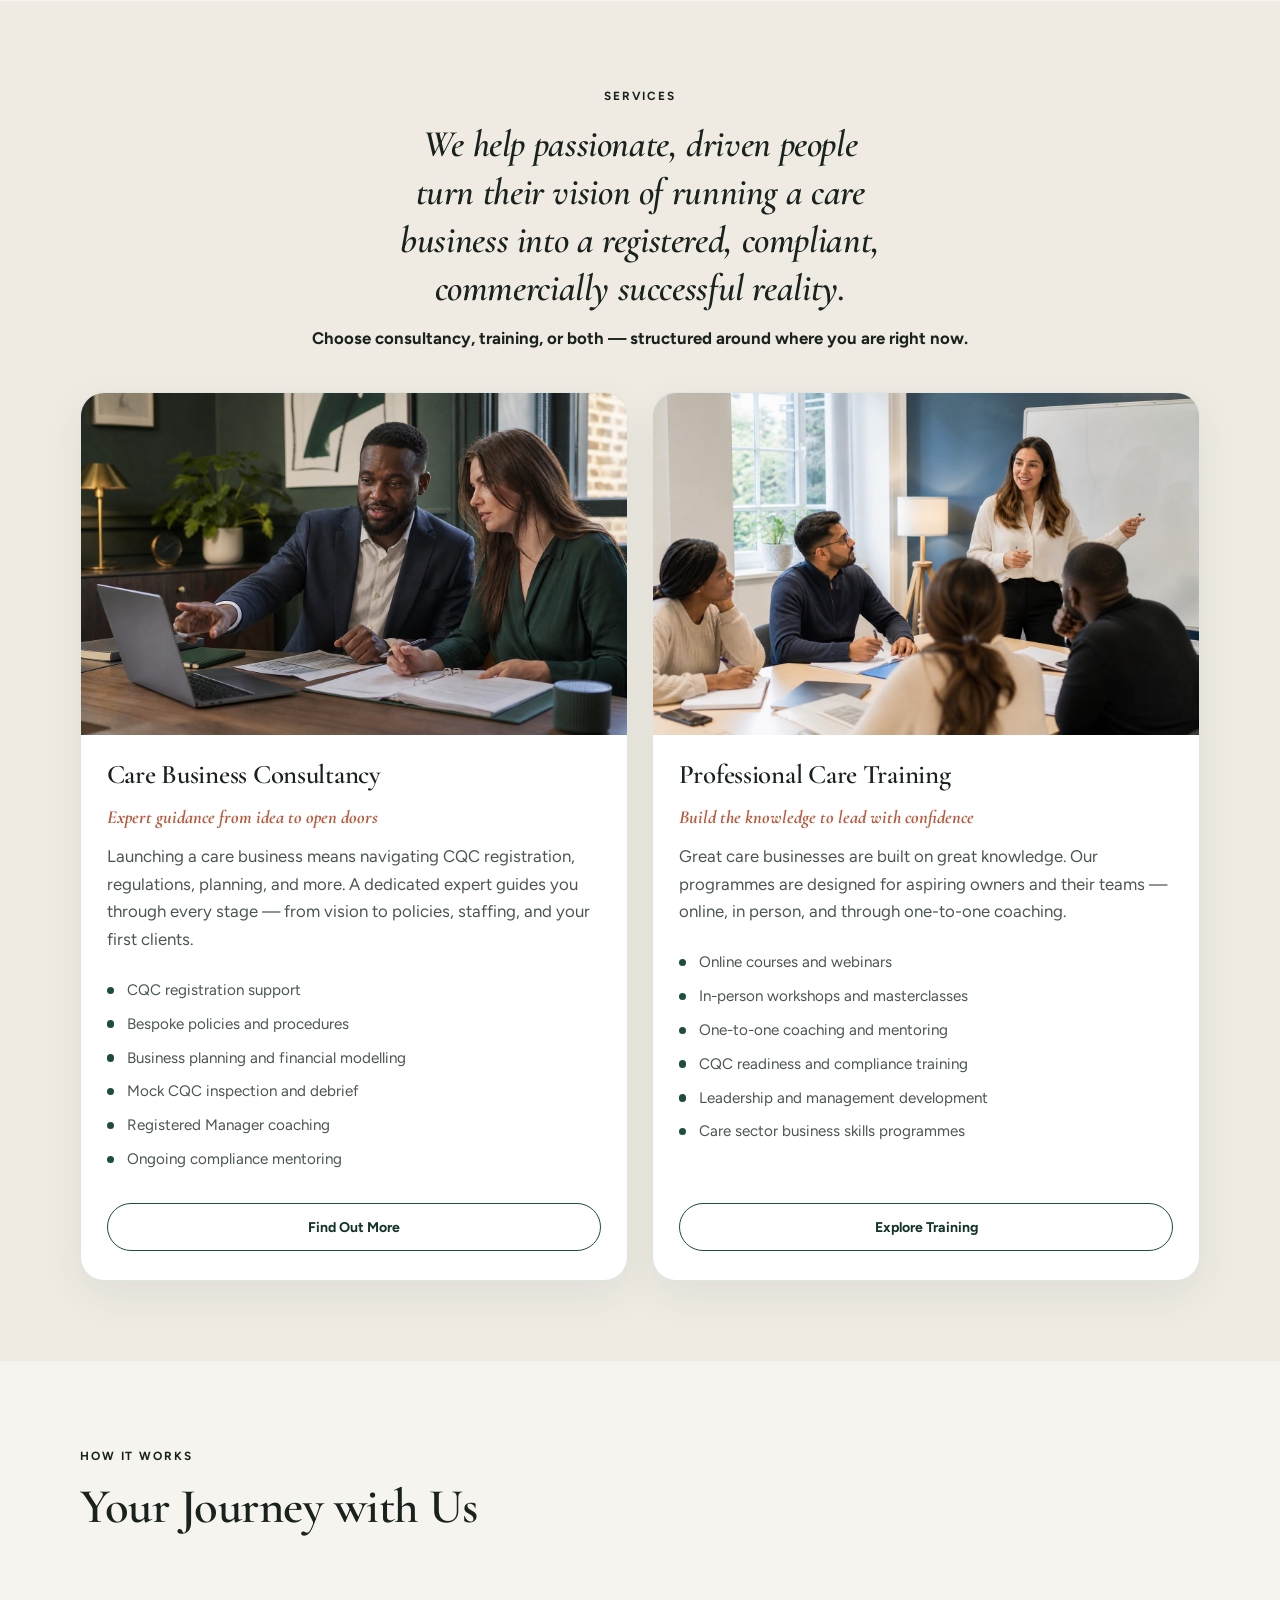
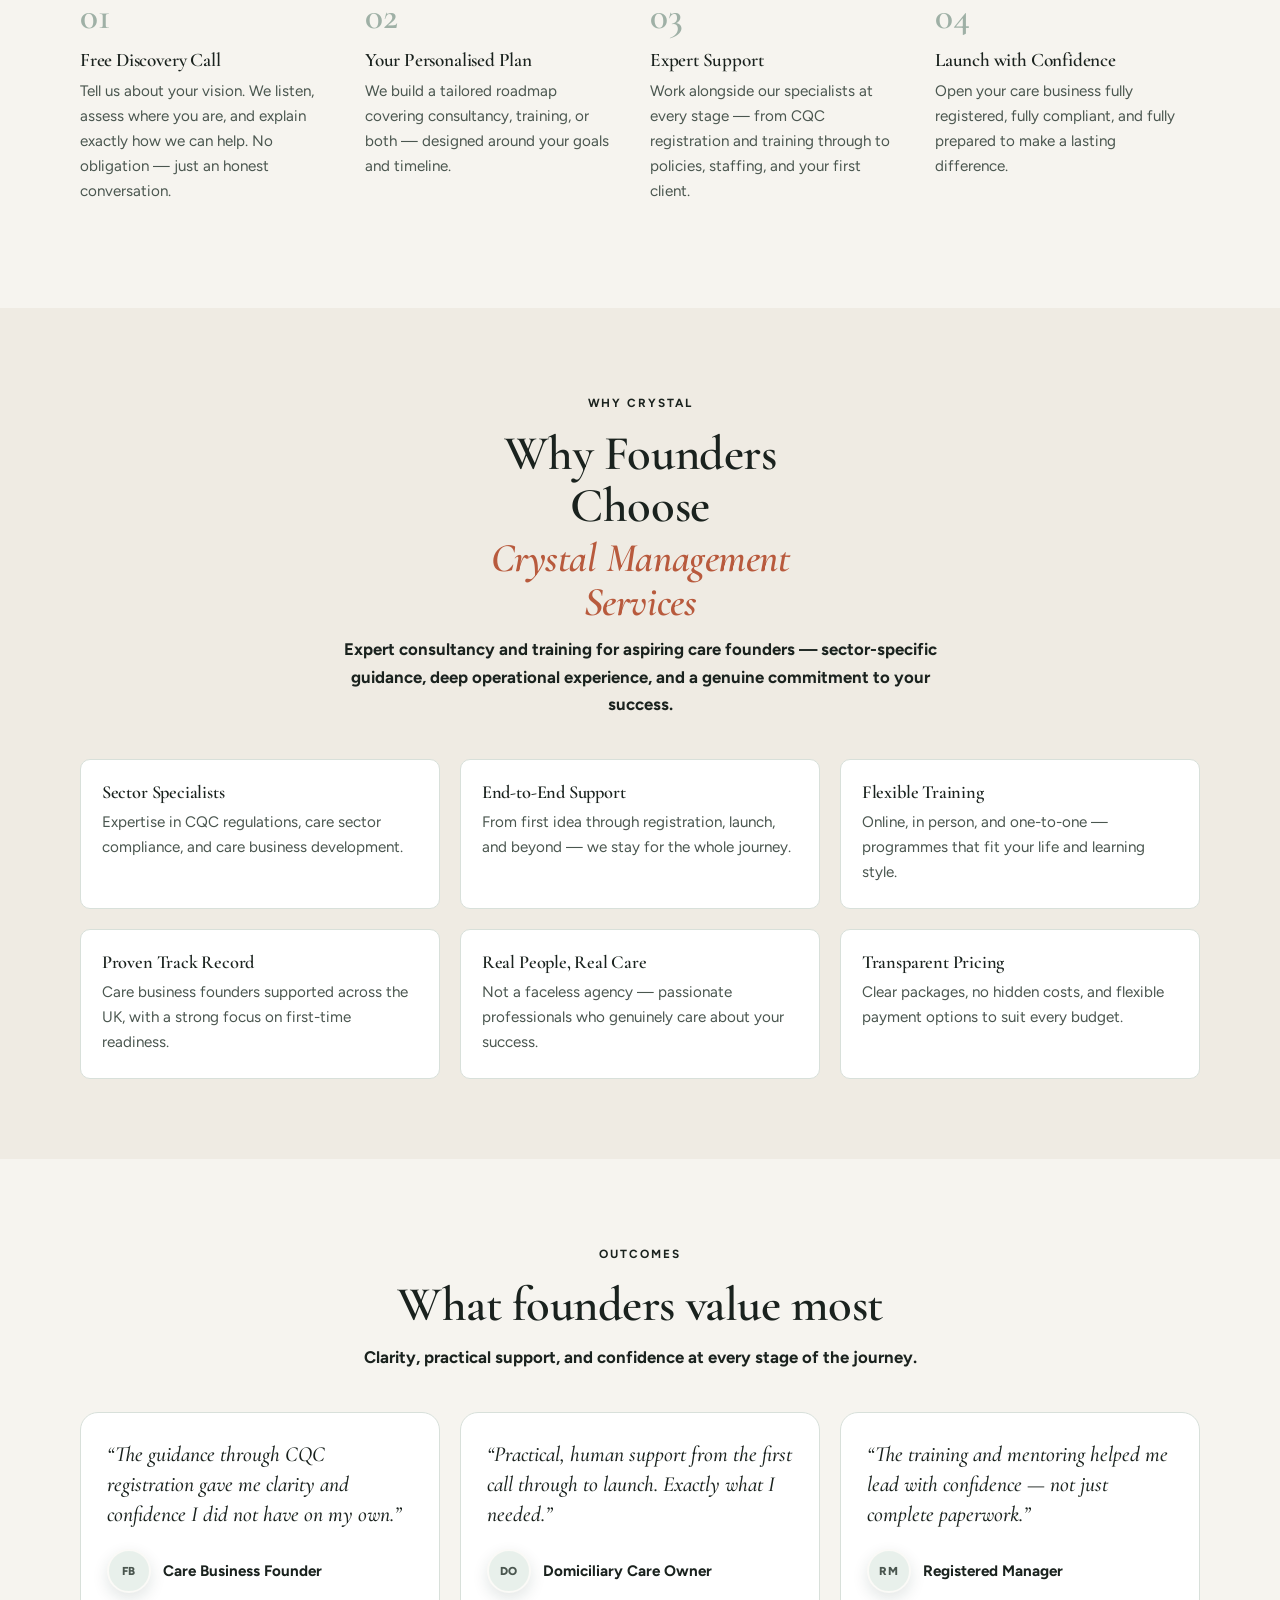
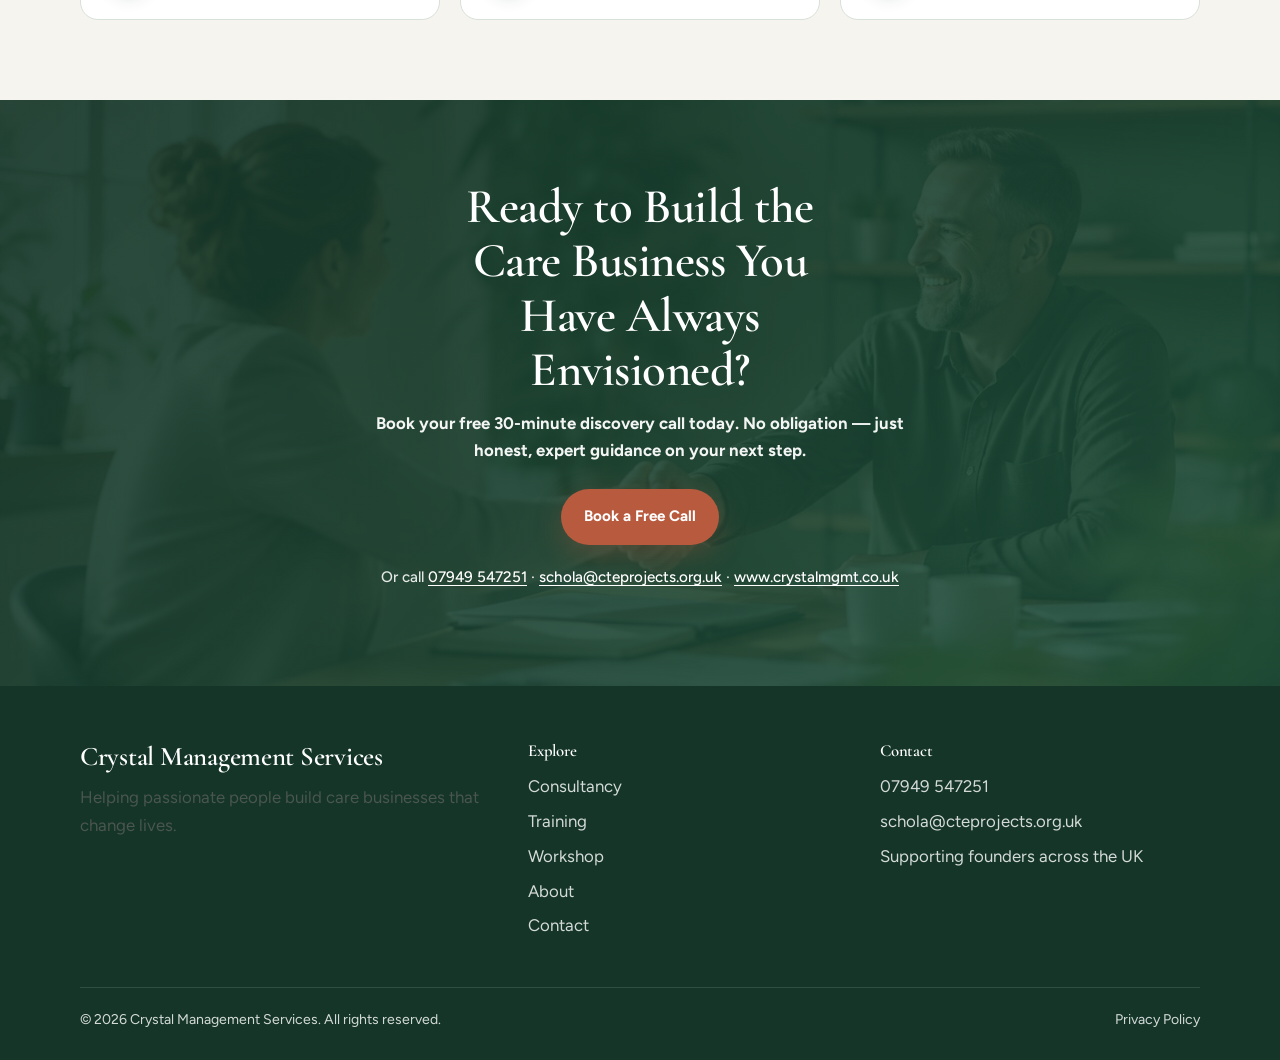
==== commit 336d6ce6: "Rebalance contrast: clearer hero photo, forest structure, terracotta CTAs. Co-authored-by: Cursor <c" ====
--- a/index.html
+++ b/index.html
@@ -22,7 +22,7 @@
       href="https://fonts.googleapis.com/css2?family=Cormorant+Garamond:ital,wght@0,500;0,600;0,700;1,500;1,600&family=Figtree:wght@400;500;600;700&display=swap"
       rel="stylesheet"
     />
-    <link rel="stylesheet" href="css/styles.css" />
+    <link rel="stylesheet" href="css/styles.css?v=5" />
     <link rel="icon" href="assets/logo/cms-logo-monogram.png?v=4" type="image/png" />
   </head>
   <body class="has-mobile-cta">
--- a/css/styles.css
+++ b/css/styles.css
@@ -88,15 +88,17 @@
   position: sticky;
   top: 0;
   z-index: 100;
-  background: rgba(251, 250, 247, 0.82);
+  background: rgba(246, 244, 239, 0.94);
   backdrop-filter: blur(16px);
-  border-bottom: 1px solid transparent;
-  transition: border-color 0.3s var(--ease), box-shadow 0.3s var(--ease);
+  border-bottom: 1px solid rgba(30, 77, 58, 0.14);
+  box-shadow: 0 1px 0 rgba(255, 255, 255, 0.65);
+  transition: border-color 0.3s var(--ease), box-shadow 0.3s var(--ease), background 0.3s var(--ease);
 }
 
 .site-header.is-scrolled {
-  border-bottom-color: var(--line);
-  box-shadow: 0 8px 30px rgba(20, 53, 40, 0.06);
+  background: rgba(246, 244, 239, 0.98);
+  border-bottom-color: rgba(30, 77, 58, 0.18);
+  box-shadow: 0 8px 30px rgba(20, 53, 40, 0.08);
 }
 
 .nav-wrap {
@@ -161,12 +163,17 @@
 .nav-links a {
   font-size: 0.92rem;
   font-weight: 560;
-  color: var(--ink-soft);
+  color: var(--ink);
   transition: color 0.2s;
+}
+
+.nav-links a:hover {
+  color: var(--forest);
 }
 
 .nav-links a.is-active {
   color: var(--forest);
+  font-weight: 700;
 }
 
 .nav-cta {
@@ -221,13 +228,14 @@
 
 .btn-secondary {
   background: transparent;
-  color: var(--forest);
+  color: var(--forest-deep);
   border-color: var(--forest);
 }
 
 .btn-secondary:hover {
-  background: transparent;
-  color: var(--forest);
+  background: var(--forest-soft);
+  color: var(--forest-deep);
+  border-color: var(--forest-deep);
 }
 
 .btn-light {
@@ -301,20 +309,21 @@
 .hero-bg-overlay {
   position: absolute;
   inset: 0;
-  /* Soft cream + sage mist — light, complements forest green */
+  /* Readable left veil; photo stays clear on the right for depth */
   background:
     linear-gradient(
       105deg,
-      rgba(251, 250, 247, 0.96) 0%,
-      rgba(246, 244, 239, 0.9) 36%,
-      rgba(232, 240, 235, 0.58) 62%,
-      rgba(232, 240, 235, 0.2) 100%
+      rgba(246, 244, 239, 0.92) 0%,
+      rgba(246, 244, 239, 0.78) 28%,
+      rgba(232, 240, 235, 0.42) 52%,
+      rgba(20, 53, 40, 0.12) 78%,
+      rgba(20, 53, 40, 0.06) 100%
     ),
     linear-gradient(
       180deg,
-      rgba(251, 250, 247, 0.28) 0%,
-      transparent 42%,
-      rgba(239, 235, 227, 0.45) 100%
+      rgba(246, 244, 239, 0.22) 0%,
+      transparent 38%,
+      rgba(20, 53, 40, 0.18) 100%
     );
   pointer-events: none;
 }
@@ -366,11 +375,11 @@
 }
 
 .hero-lead {
-  color: var(--ink-soft);
+  color: var(--ink);
   font-family: var(--font-body);
   font-size: clamp(1.05rem, 1.7vw, 1.2rem);
   font-style: normal;
-  font-weight: 700;
+  font-weight: 650;
   max-width: 32rem;
   margin: 0;
   line-height: 1.55;
@@ -392,16 +401,17 @@
 }
 
 .btn-hero-ghost {
-  background: rgba(251, 250, 247, 0.55);
-  color: var(--forest);
-  border-color: rgba(30, 77, 58, 0.35);
+  background: rgba(255, 255, 255, 0.82);
+  color: var(--forest-deep);
+  border-color: var(--forest);
   backdrop-filter: blur(6px);
+  box-shadow: 0 8px 22px rgba(20, 53, 40, 0.08);
 }
 
 .btn-hero-ghost:hover {
-  background: rgba(251, 250, 247, 0.55);
-  color: var(--forest);
-  border-color: rgba(30, 77, 58, 0.35);
+  background: var(--forest);
+  color: var(--white);
+  border-color: var(--forest);
 }
 
 .hero-proof {
@@ -471,8 +481,8 @@
   position: relative;
   z-index: 2;
   overflow: hidden;
-  border-top: 1px solid rgba(30, 77, 58, 0.12);
-  background: rgba(251, 250, 247, 0.78);
+  border-top: 1px solid rgba(30, 77, 58, 0.2);
+  background: rgba(232, 240, 235, 0.88);
   backdrop-filter: blur(12px);
   -webkit-backdrop-filter: blur(12px);
 }
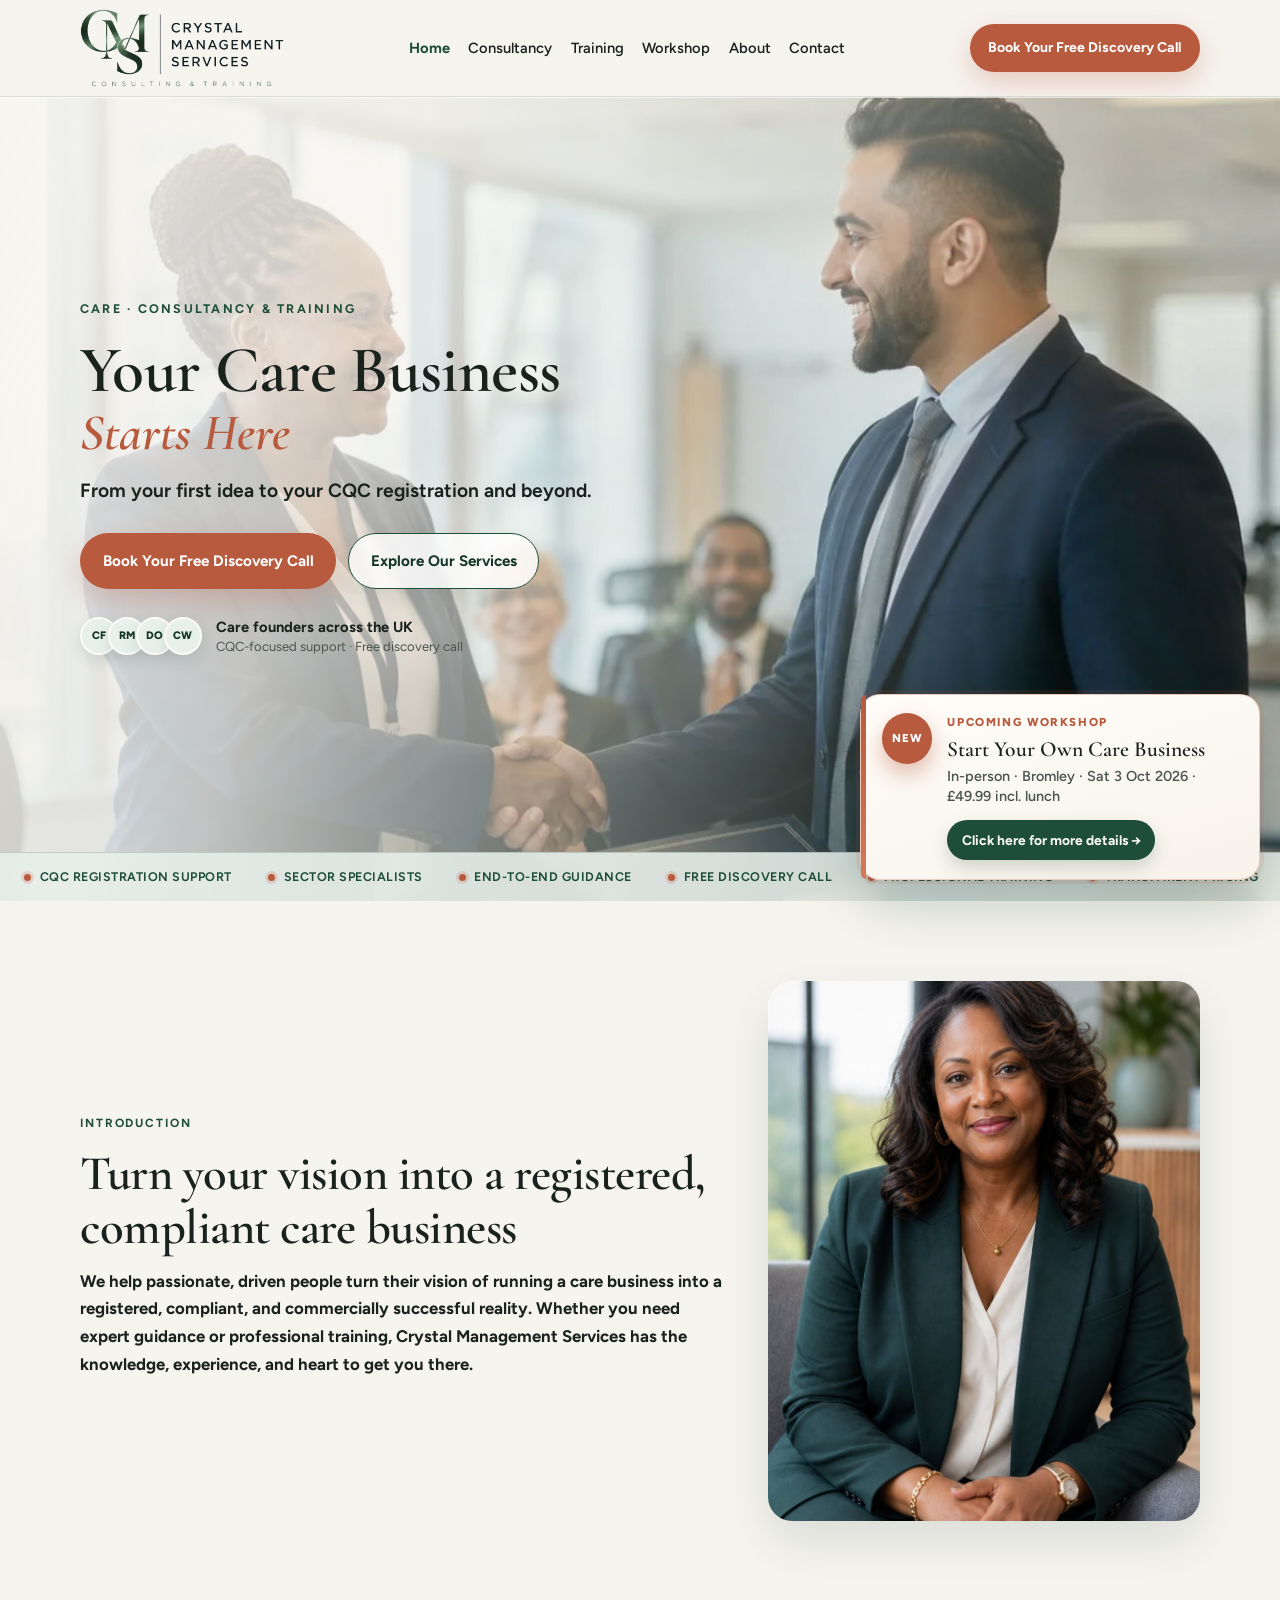
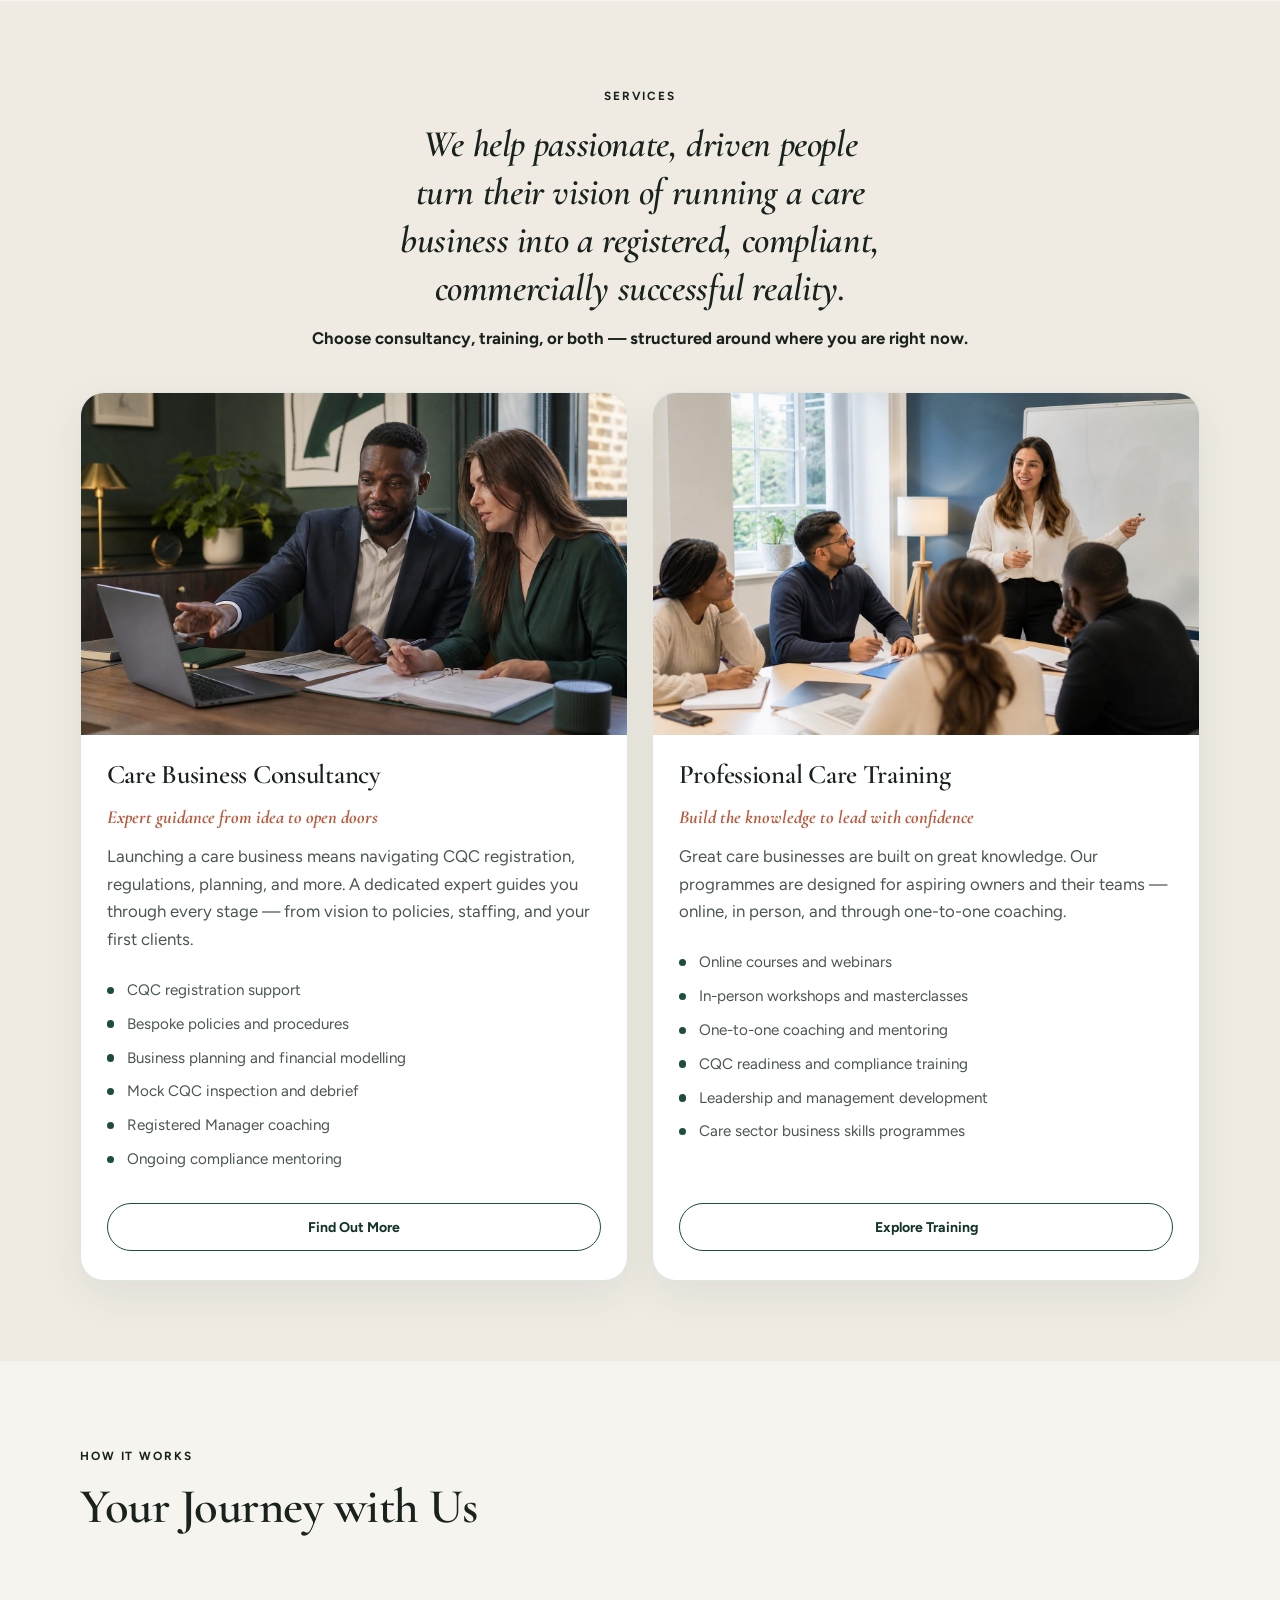
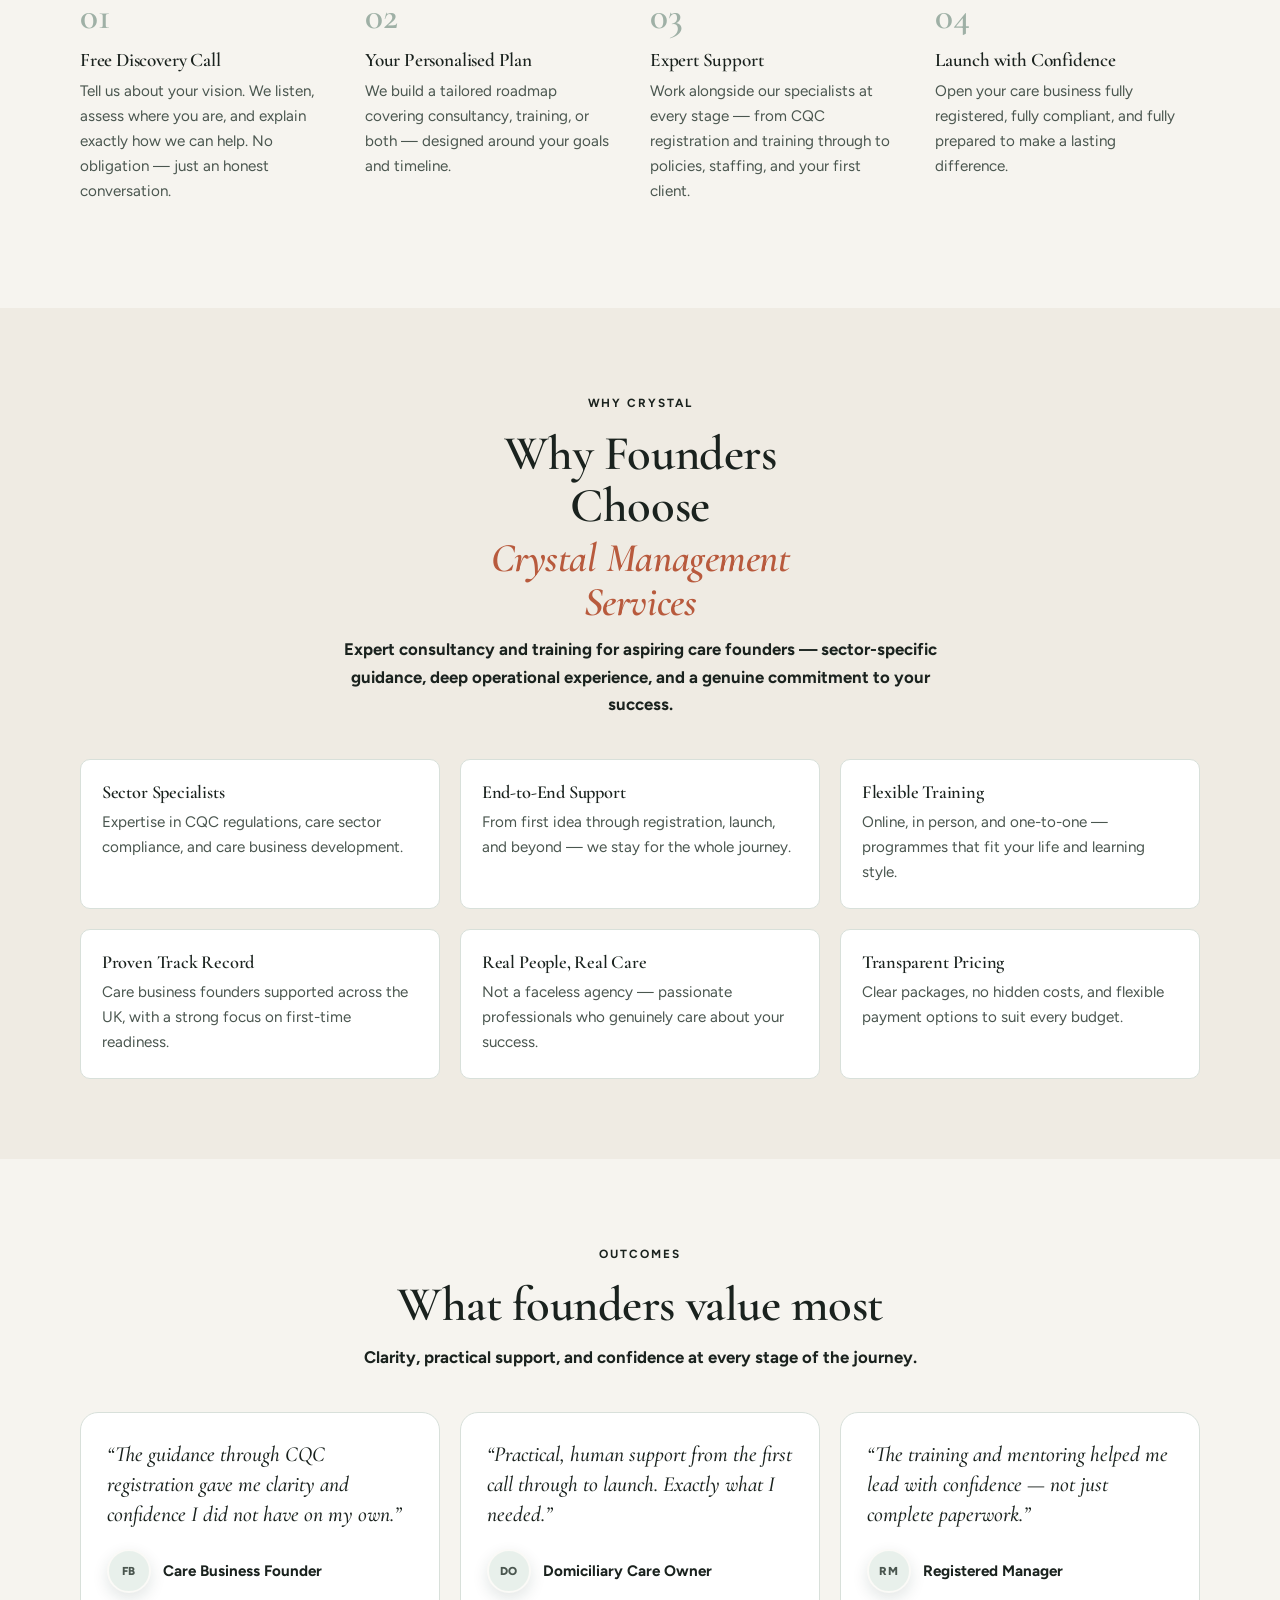
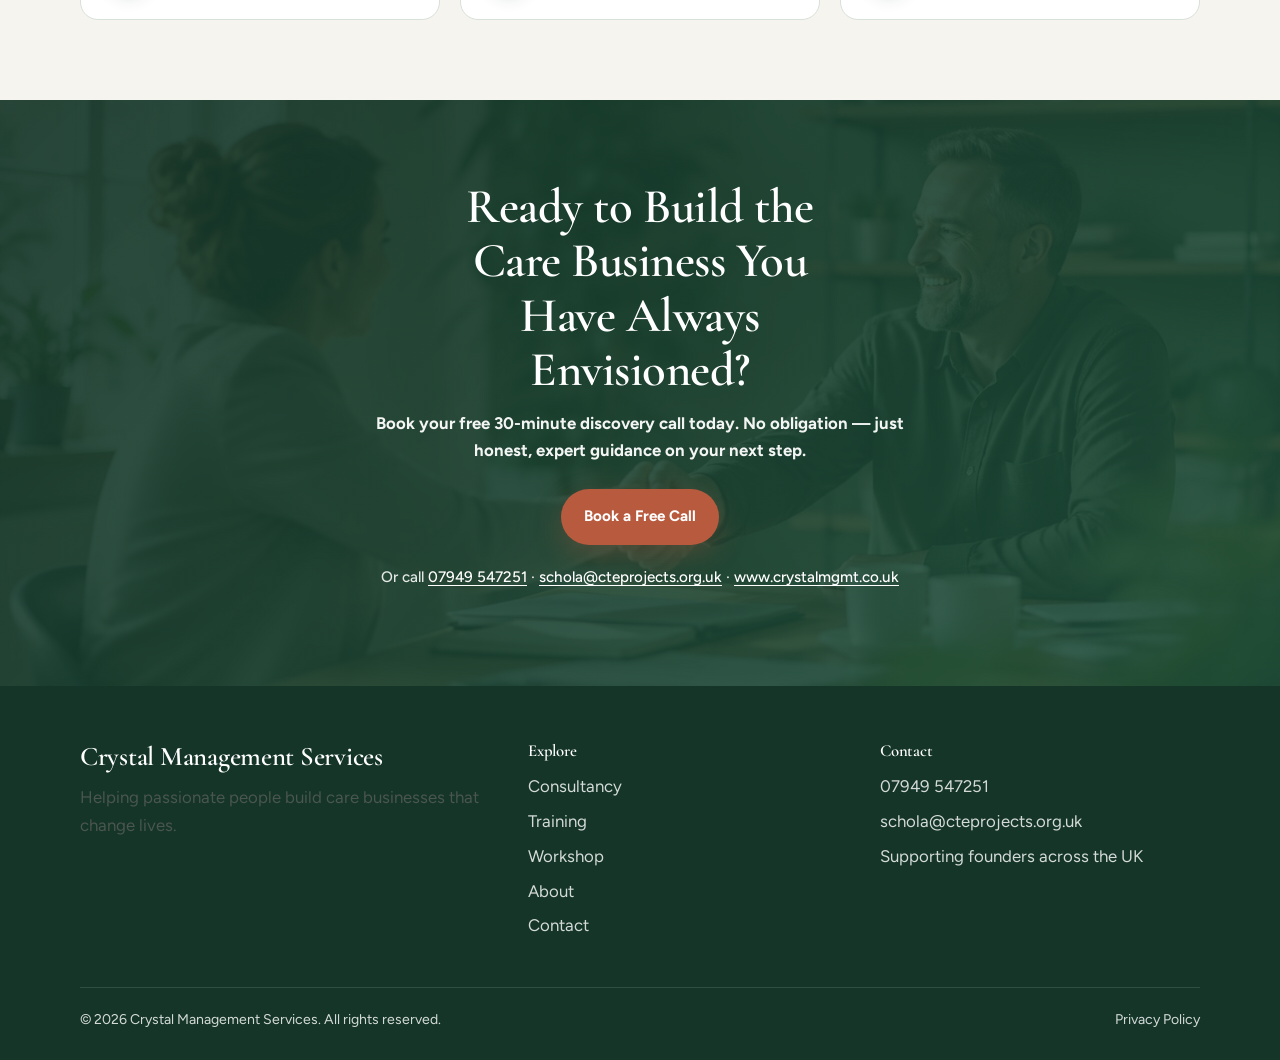
==== commit 8f963d81: "Replace muddy monogram favicon with high-contrast CMS tab icon. Co-authored-by: Cursor <cursoragent@" ====
--- a/index.html
+++ b/index.html
@@ -23,7 +23,10 @@
       rel="stylesheet"
     />
     <link rel="stylesheet" href="css/styles.css?v=5" />
-    <link rel="icon" href="assets/logo/cms-logo-monogram.png?v=4" type="image/png" />
+    <link rel="icon" href="assets/logo/favicon.ico?v=5" sizes="any" />
+    <link rel="icon" type="image/png" sizes="32x32" href="assets/logo/favicon-32.png?v=5" />
+    <link rel="icon" type="image/png" sizes="192x192" href="assets/logo/favicon-192.png?v=5" />
+    <link rel="apple-touch-icon" href="assets/logo/apple-touch-icon.png?v=5" />
   </head>
   <body class="has-mobile-cta">
     <header class="site-header">
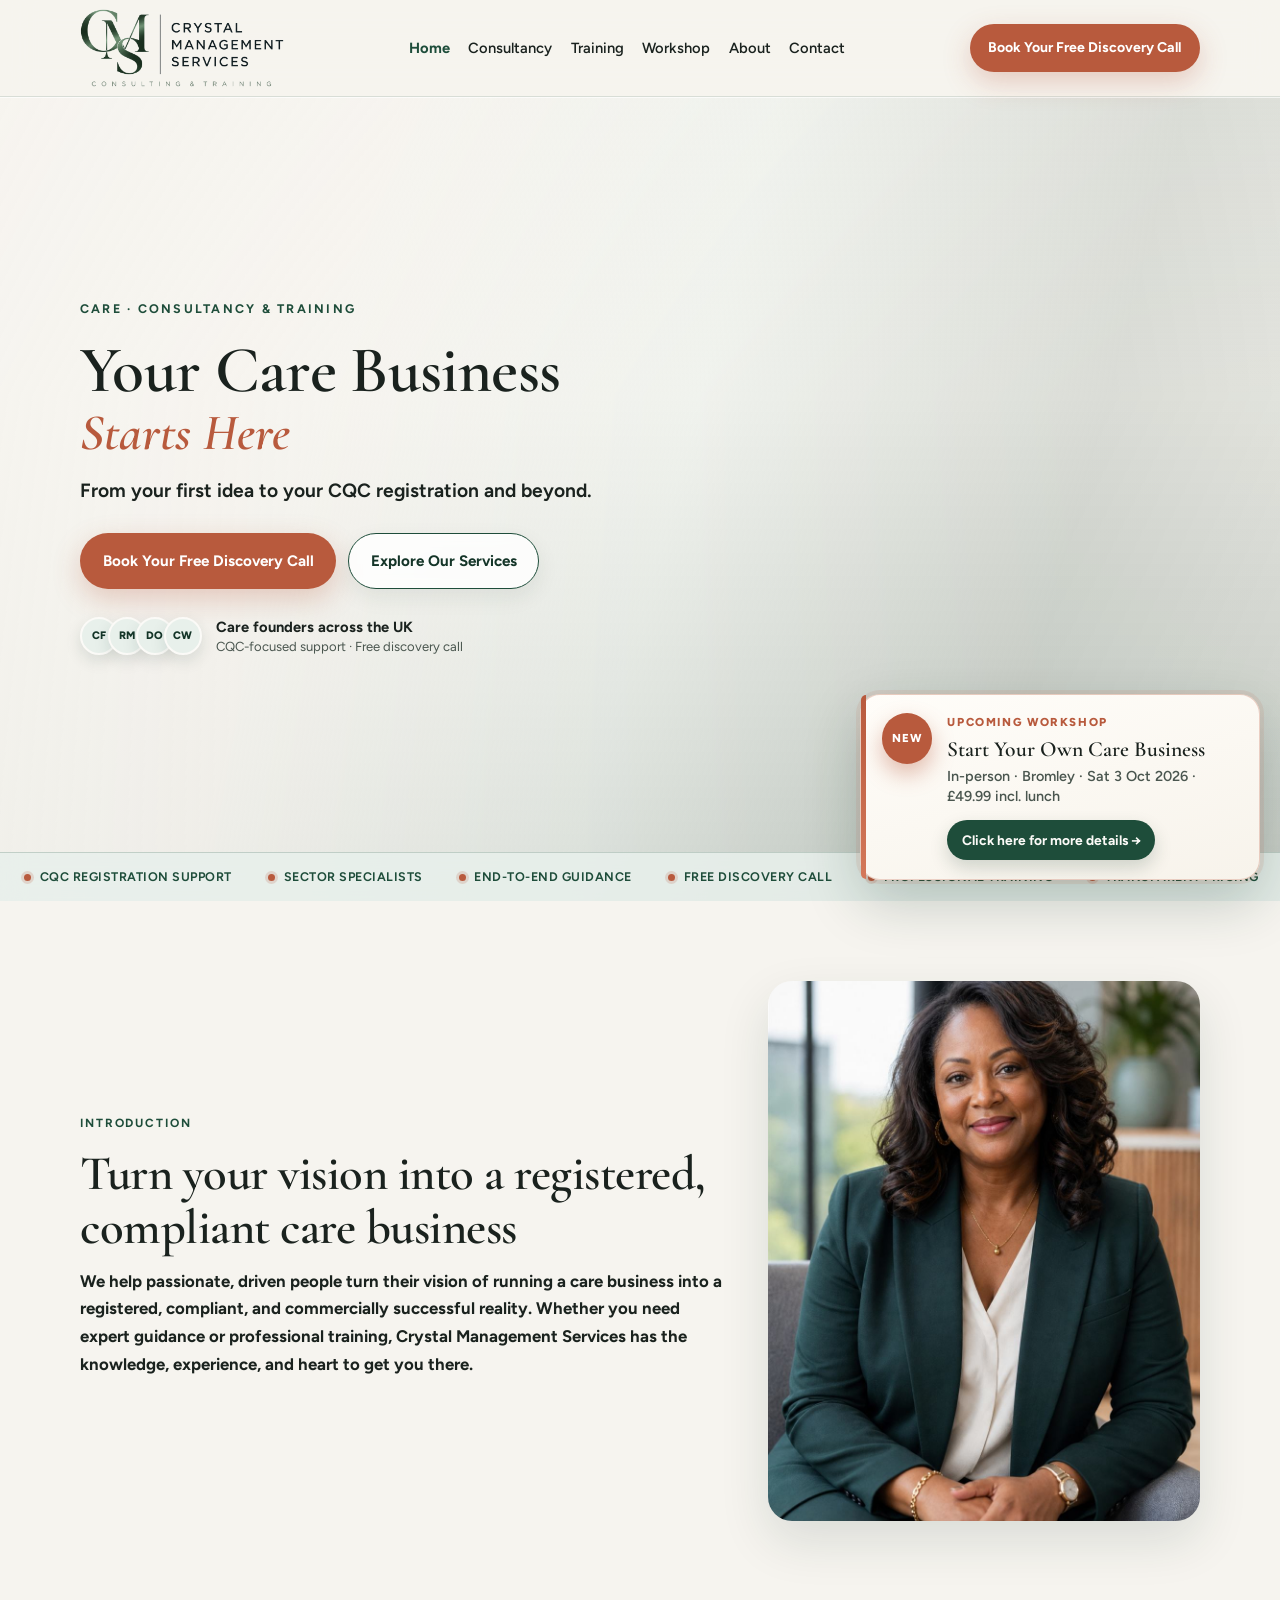
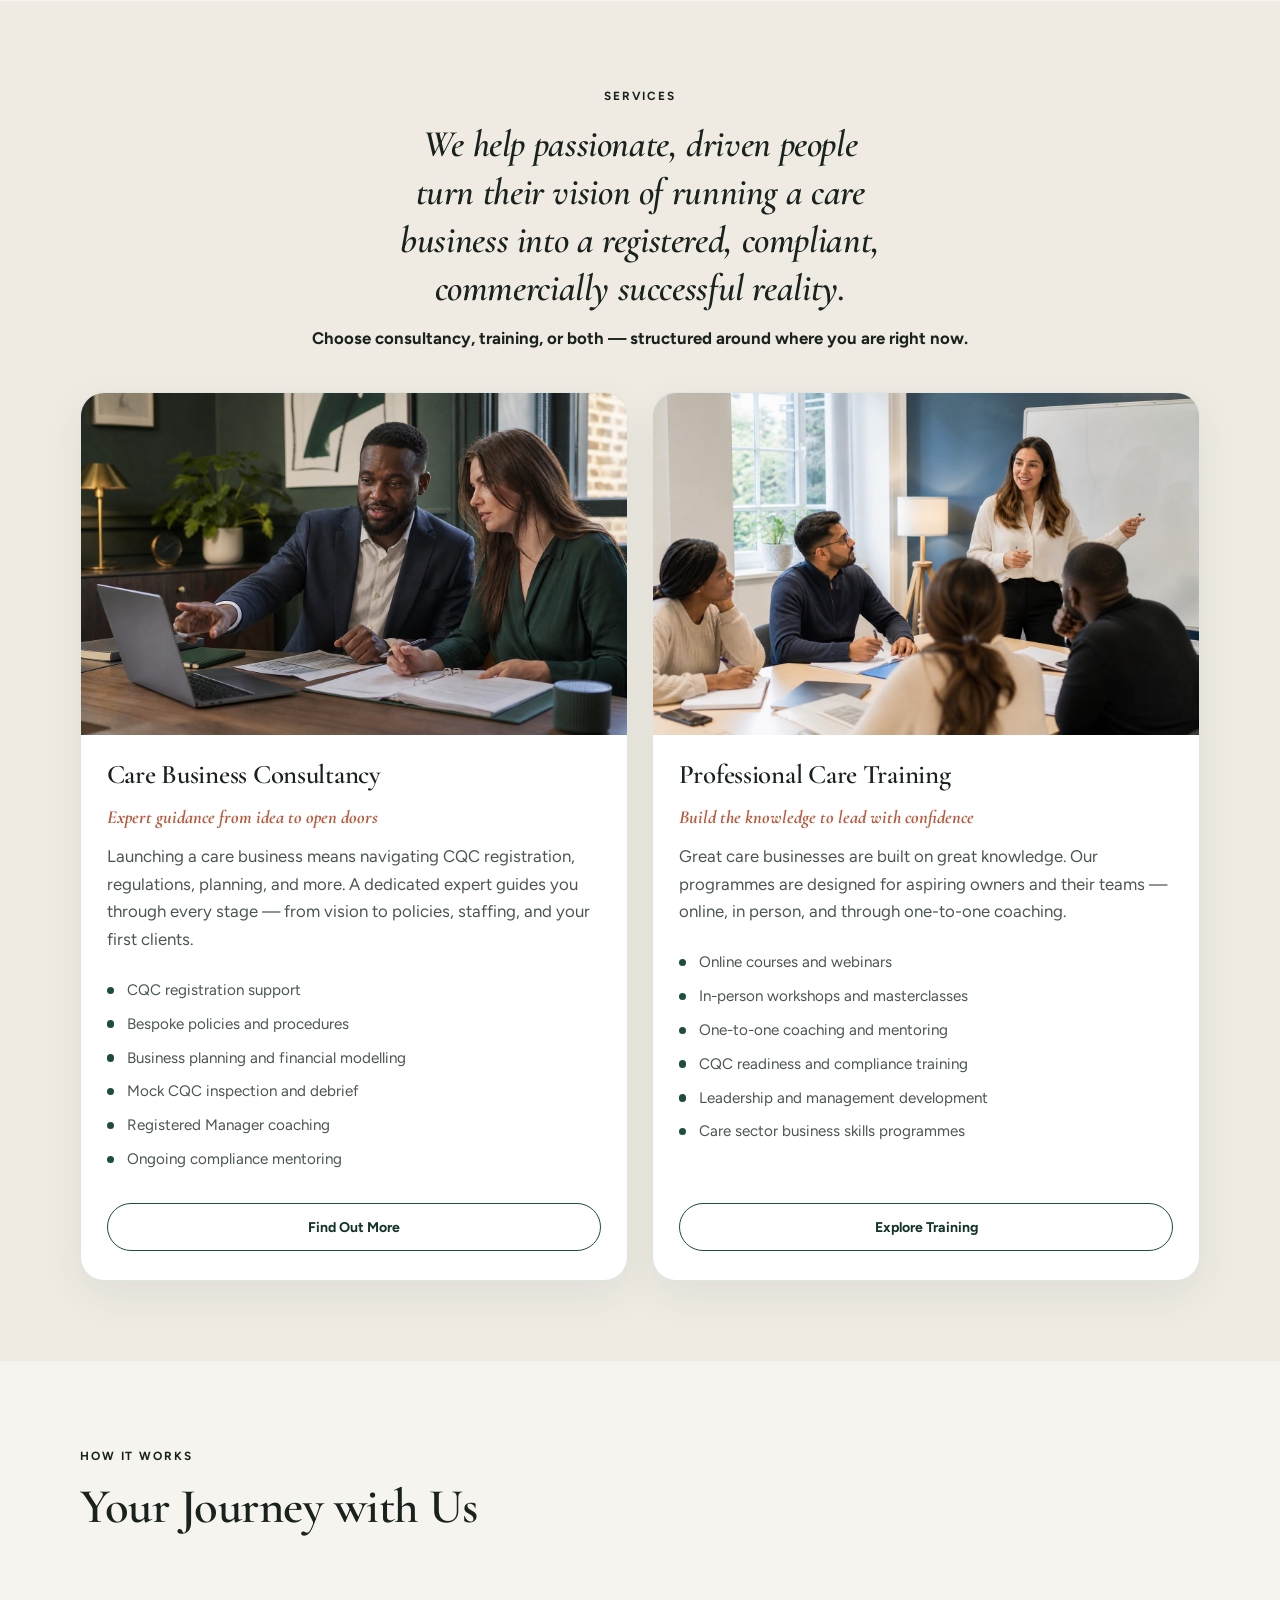
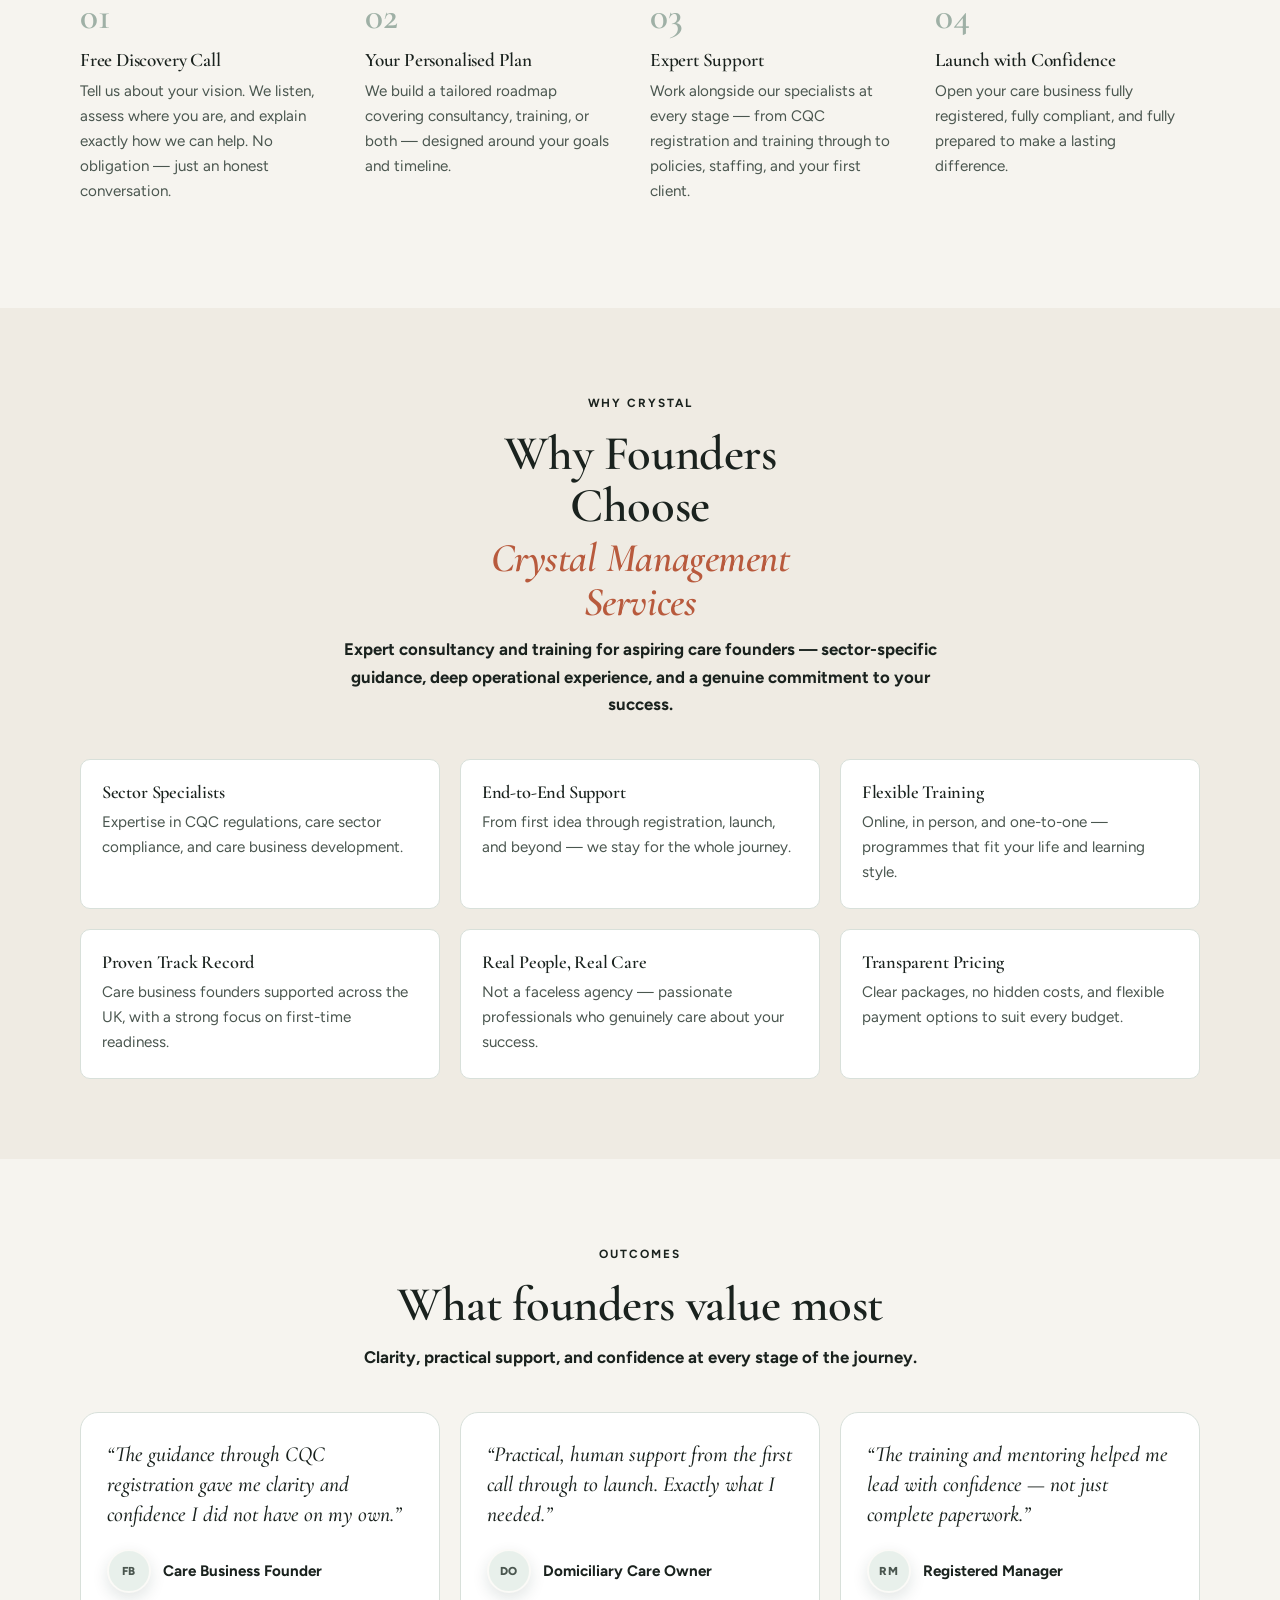
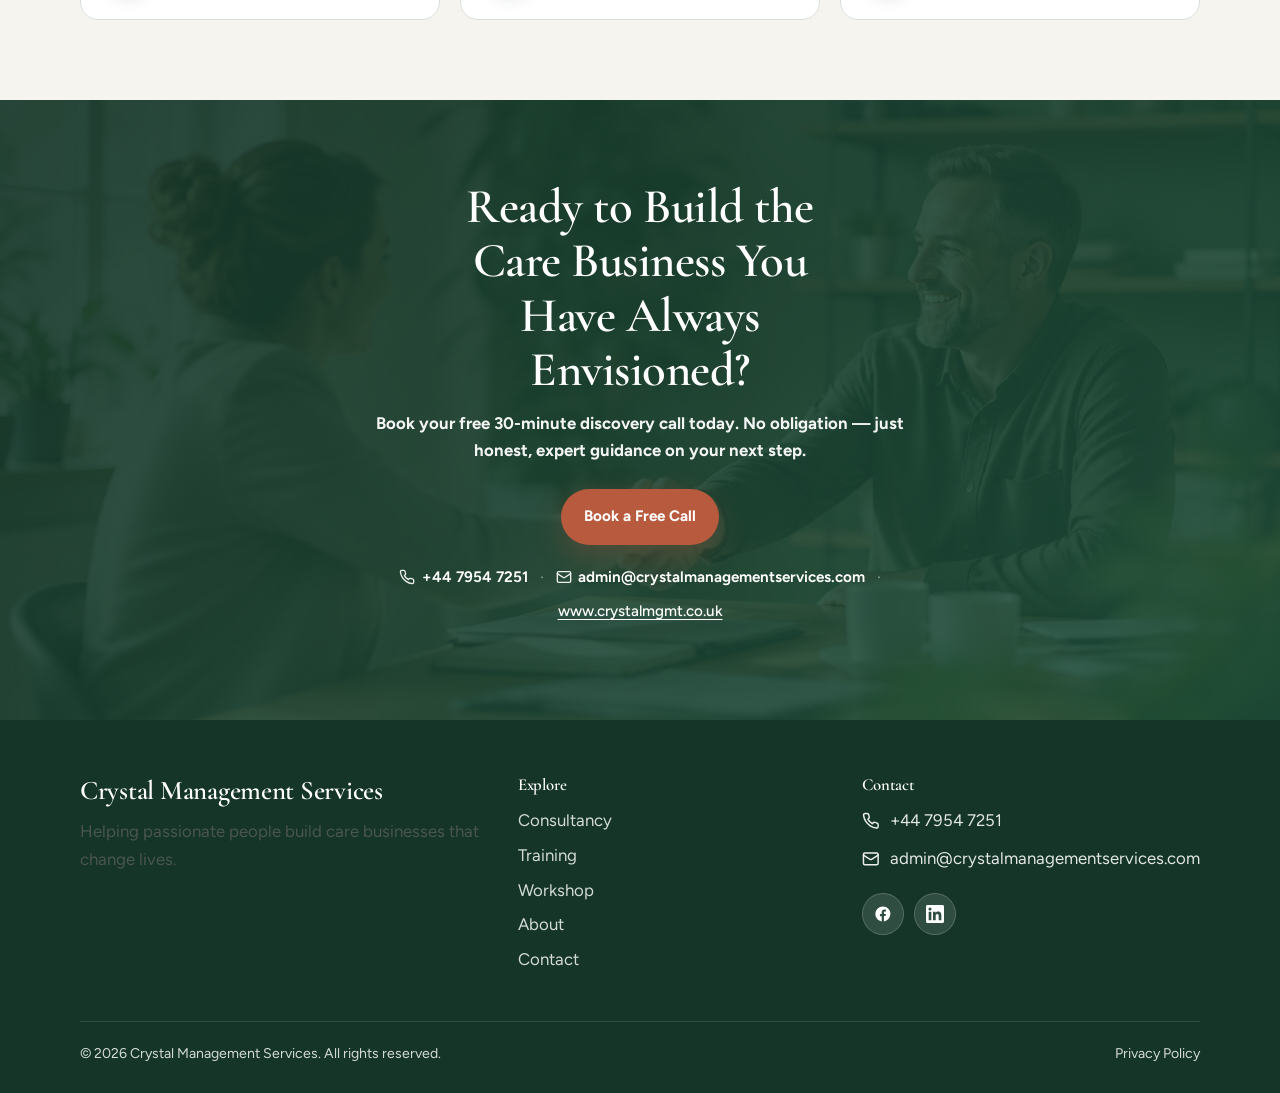
==== commit 878963d3: "Update phone and email; add contact and social icons. Co-authored-by: Cursor <cursoragent@cursor.com" ====
--- a/index.html
+++ b/index.html
@@ -22,7 +22,7 @@
       href="https://fonts.googleapis.com/css2?family=Cormorant+Garamond:ital,wght@0,500;0,600;0,700;1,500;1,600&family=Figtree:wght@400;500;600;700&display=swap"
       rel="stylesheet"
     />
-    <link rel="stylesheet" href="css/styles.css?v=5" />
+    <link rel="stylesheet" href="css/styles.css?v=6" />
     <link rel="icon" href="assets/logo/favicon.ico?v=5" sizes="any" />
     <link rel="icon" type="image/png" sizes="32x32" href="assets/logo/favicon-32.png?v=5" />
     <link rel="icon" type="image/png" sizes="192x192" href="assets/logo/favicon-192.png?v=5" />
@@ -431,11 +431,10 @@
             <a class="btn btn-primary" href="contact.html#book">Book a Free Call</a>
           </div>
           <p class="cta-meta">
-            Or call
-            <a href="tel:+447949547251">07949 547251</a>
-            ·
-            <a href="mailto:schola@cteprojects.org.uk">schola@cteprojects.org.uk</a>
-            ·
+            <a class="contact-line contact-line-inline" href="tel:+4479547251"><svg class="icon" viewBox="0 0 24 24" aria-hidden="true" fill="none" stroke="currentColor" stroke-width="2" stroke-linecap="round" stroke-linejoin="round"><path d="M22 16.92v3a2 2 0 0 1-2.18 2 19.79 19.79 0 0 1-8.63-3.07 19.5 19.5 0 0 1-6-6 19.79 19.79 0 0 1-3.07-8.67A2 2 0 0 1 4.11 2h3a2 2 0 0 1 2 1.72c.127.96.361 1.903.7 2.81a2 2 0 0 1-.45 2.11L8.09 9.91a16 16 0 0 0 6 6l1.27-1.27a2 2 0 0 1 2.11-.45c.907.339 1.85.573 2.81.7A2 2 0 0 1 22 16.92z"/></svg><span>+44 7954 7251</span></a>
+            <span class="cta-sep" aria-hidden="true">·</span>
+            <a class="contact-line contact-line-inline" href="mailto:admin@crystalmanagementservices.com"><svg class="icon" viewBox="0 0 24 24" aria-hidden="true" fill="none" stroke="currentColor" stroke-width="2" stroke-linecap="round" stroke-linejoin="round"><rect x="2" y="4" width="20" height="16" rx="2"/><path d="m22 7-8.97 5.7a1.94 1.94 0 0 1-2.06 0L2 7"/></svg><span>admin@crystalmanagementservices.com</span></a>
+            <span class="cta-sep" aria-hidden="true">·</span>
             <a href="https://www.crystalmgmt.co.uk">www.crystalmgmt.co.uk</a>
           </p>
         </div>
@@ -460,12 +459,25 @@
             </ul>
           </div>
           <div>
-            <h4>Contact</h4>
-            <ul class="footer-links">
-              <li><a href="tel:+447949547251">07949 547251</a></li>
-              <li><a href="mailto:schola@cteprojects.org.uk">schola@cteprojects.org.uk</a></li>
-              <li>Supporting founders across the UK</li>
+                        <h4>Contact</h4>
+            <ul class="footer-links footer-contact">
+              <li>
+                <a class="contact-line" href="tel:+4479547251">
+                  <svg class="icon" viewBox="0 0 24 24" aria-hidden="true" fill="none" stroke="currentColor" stroke-width="2" stroke-linecap="round" stroke-linejoin="round"><path d="M22 16.92v3a2 2 0 0 1-2.18 2 19.79 19.79 0 0 1-8.63-3.07 19.5 19.5 0 0 1-6-6 19.79 19.79 0 0 1-3.07-8.67A2 2 0 0 1 4.11 2h3a2 2 0 0 1 2 1.72c.127.96.361 1.903.7 2.81a2 2 0 0 1-.45 2.11L8.09 9.91a16 16 0 0 0 6 6l1.27-1.27a2 2 0 0 1 2.11-.45c.907.339 1.85.573 2.81.7A2 2 0 0 1 22 16.92z"/></svg>
+                  <span>+44 7954 7251</span>
+                </a>
+              </li>
+              <li>
+                <a class="contact-line" href="mailto:admin@crystalmanagementservices.com">
+                  <svg class="icon" viewBox="0 0 24 24" aria-hidden="true" fill="none" stroke="currentColor" stroke-width="2" stroke-linecap="round" stroke-linejoin="round"><rect x="2" y="4" width="20" height="16" rx="2"/><path d="m22 7-8.97 5.7a1.94 1.94 0 0 1-2.06 0L2 7"/></svg>
+                  <span>admin@crystalmanagementservices.com</span>
+                </a>
+              </li>
             </ul>
+            <div class="social-links">
+              <a class="social-link" href="#" aria-label="Facebook" title="Facebook"><svg viewBox="0 0 24 24" aria-hidden="true"><path fill="currentColor" d="M22 12.07C22 6.48 17.52 2 11.93 2S1.86 6.48 1.86 12.07c0 5.02 3.66 9.18 8.44 9.93v-7.03H7.9v-2.9h2.4V9.84c0-2.37 1.4-3.69 3.55-3.69 1.03 0 2.11.18 2.11.18v2.33h-1.19c-1.17 0-1.54.73-1.54 1.48v1.78h2.62l-.42 2.9h-2.2V22c4.78-.75 8.44-4.91 8.44-9.93z"/></svg></a>
+              <a class="social-link" href="#" aria-label="LinkedIn" title="LinkedIn"><svg viewBox="0 0 24 24" aria-hidden="true"><path fill="currentColor" d="M20.45 20.45h-3.55v-5.57c0-1.33-.02-3.04-1.85-3.04-1.85 0-2.14 1.45-2.14 2.94v5.67H9.36V9h3.41v1.56h.05c.47-.9 1.64-1.85 3.37-1.85 3.6 0 4.27 2.37 4.27 5.46v6.28zM5.34 7.43a2.06 2.06 0 1 1 0-4.12 2.06 2.06 0 0 1 0 4.12zM7.12 20.45H3.56V9h3.56v11.45zM22 0H2C.9 0 0 .9 0 2v20c0 1.1.9 2 2 2h20c1.1 0 2-.9 2-2V2c0-1.1-.9-2-2-2z"/></svg></a>
+            </div>
           </div>
         </div>
         <div class="footer-bottom">
--- a/css/styles.css
+++ b/css/styles.css
@@ -938,12 +938,29 @@
   font-size: 0.95rem;
   font-weight: 500;
   color: rgba(255, 255, 255, 0.85);
+  display: flex;
+  flex-wrap: wrap;
+  align-items: center;
+  justify-content: center;
+  gap: 0.55rem 0.75rem;
 }
 
 .cta-meta a {
   color: var(--white);
   text-decoration: underline;
   text-underline-offset: 3px;
+}
+
+.cta-meta .contact-line {
+  text-decoration: none;
+}
+
+.cta-meta .contact-line .icon {
+  color: rgba(255, 255, 255, 0.92);
+}
+
+.cta-sep {
+  color: rgba(255, 255, 255, 0.45);
 }
 
 /* Page hero (inner) */
@@ -1078,6 +1095,130 @@
 .contact-item strong {
   display: block;
   margin-bottom: 0.25rem;
+}
+
+.contact-line {
+  display: inline-flex;
+  align-items: center;
+  gap: 0.65rem;
+  color: inherit;
+  text-decoration: none;
+}
+
+.contact-line .icon {
+  width: 1.1rem;
+  height: 1.1rem;
+  flex-shrink: 0;
+  color: var(--forest);
+}
+
+.contact-line-lg {
+  display: flex;
+  align-items: flex-start;
+  gap: 0.9rem;
+  width: 100%;
+}
+
+.contact-line-lg .contact-icon {
+  display: inline-flex;
+  align-items: center;
+  justify-content: center;
+  width: 2.55rem;
+  height: 2.55rem;
+  border-radius: 999px;
+  background: var(--forest-soft);
+  color: var(--forest-deep);
+  flex-shrink: 0;
+}
+
+.contact-line-lg .contact-icon .icon {
+  width: 1.15rem;
+  height: 1.15rem;
+  color: inherit;
+}
+
+.contact-line-lg strong {
+  margin-bottom: 0.15rem;
+  color: var(--ink-soft);
+  font-size: 0.78rem;
+  letter-spacing: 0.08em;
+  text-transform: uppercase;
+}
+
+.contact-value {
+  display: block;
+  color: var(--ink);
+  font-weight: 650;
+  font-size: 1.02rem;
+  word-break: break-word;
+}
+
+.contact-line-inline {
+  gap: 0.4rem;
+  font-weight: 650;
+}
+
+.contact-line-inline .icon {
+  width: 1rem;
+  height: 1rem;
+}
+
+.social-links {
+  display: flex;
+  flex-wrap: wrap;
+  gap: 0.65rem;
+  margin-top: 1rem;
+}
+
+.social-links-light {
+  margin-top: 0.75rem;
+}
+
+.social-link {
+  display: inline-flex;
+  align-items: center;
+  justify-content: center;
+  width: 42px;
+  height: 42px;
+  border-radius: 50%;
+  background: rgba(255, 255, 255, 0.12);
+  color: var(--white);
+  border: 1px solid rgba(255, 255, 255, 0.18);
+  transition: background 0.2s var(--ease), color 0.2s var(--ease), transform 0.2s var(--ease);
+}
+
+.social-link:hover {
+  background: var(--white);
+  color: var(--forest-deep);
+  transform: translateY(-1px);
+}
+
+.social-links-light .social-link {
+  background: var(--forest-soft);
+  color: var(--forest-deep);
+  border-color: transparent;
+}
+
+.social-links-light .social-link:hover {
+  background: var(--forest);
+  color: var(--white);
+}
+
+.social-link svg {
+  width: 18px;
+  height: 18px;
+}
+
+.footer-contact .contact-line {
+  color: rgba(255, 255, 255, 0.88);
+}
+
+.footer-contact .contact-line .icon {
+  color: rgba(255, 255, 255, 0.92);
+}
+
+.footer-contact .contact-line:hover {
+  color: var(--white);
 }
 
 /* Footer */
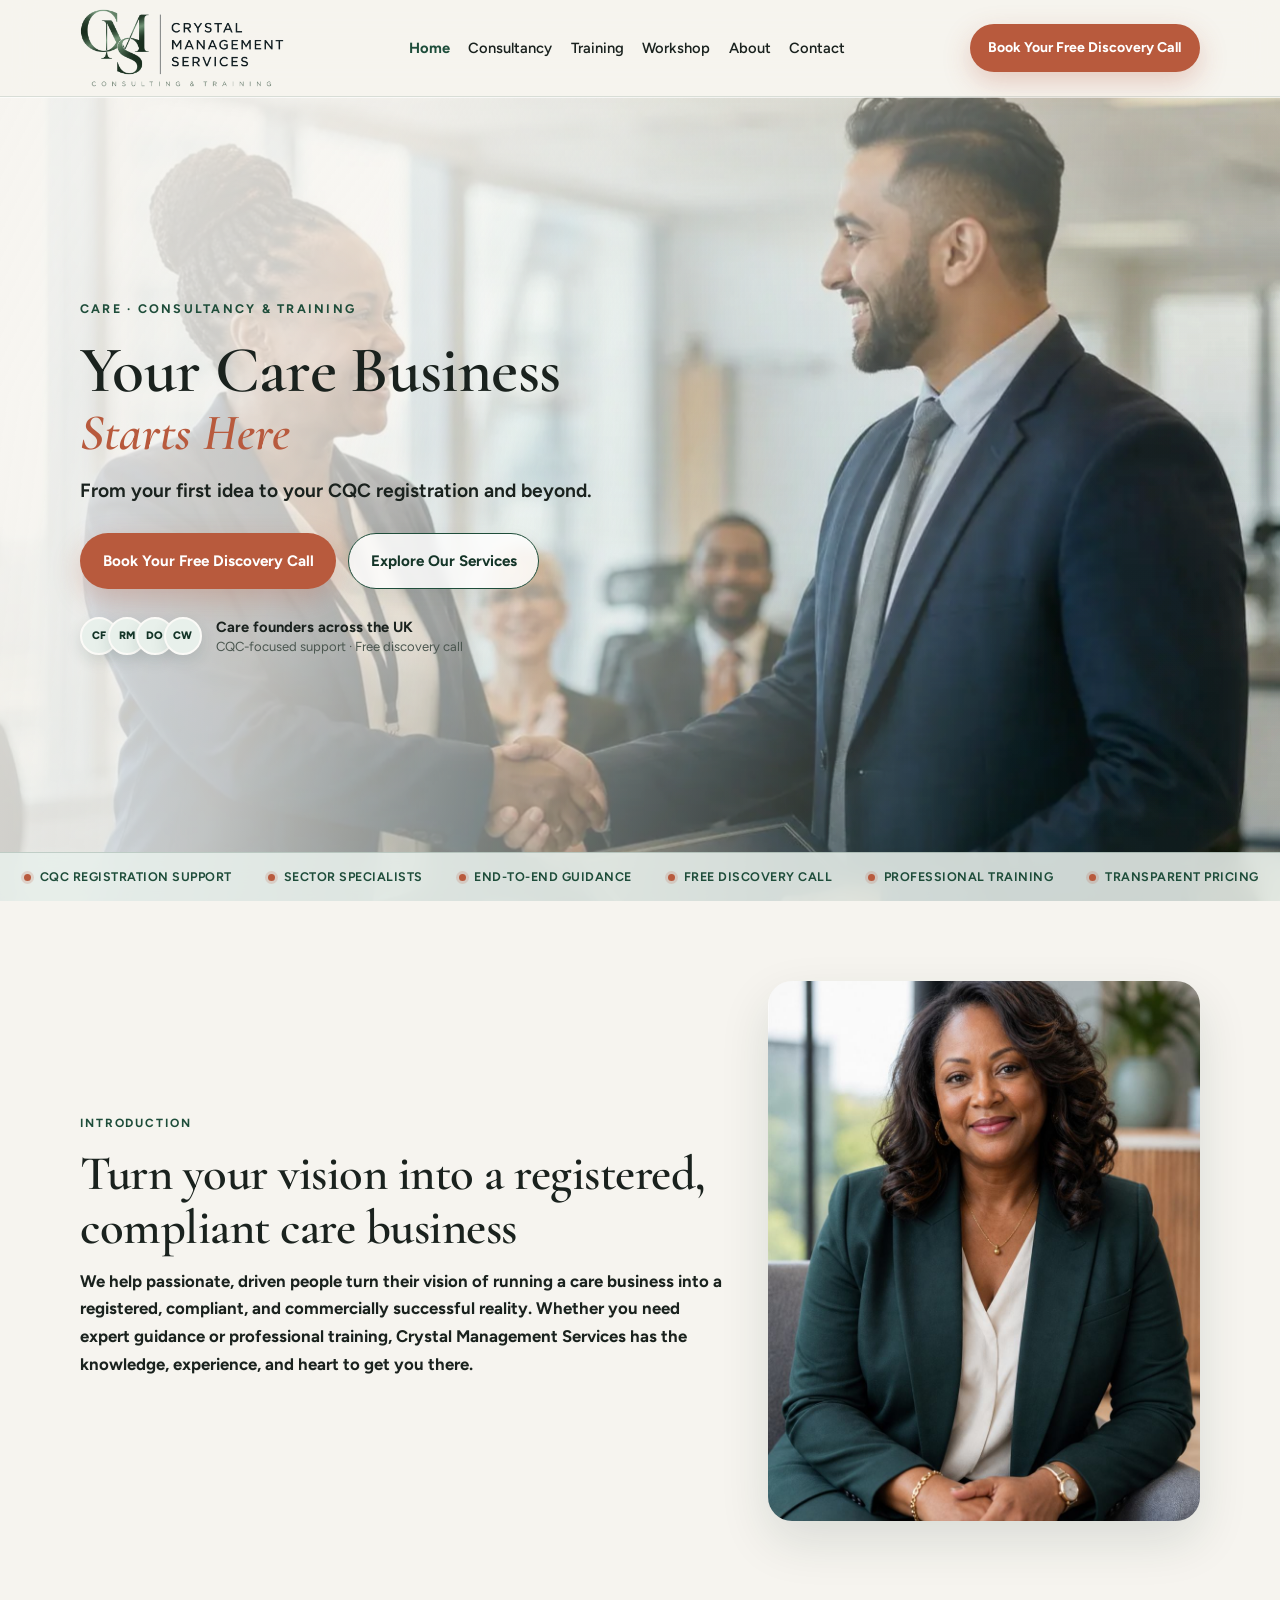
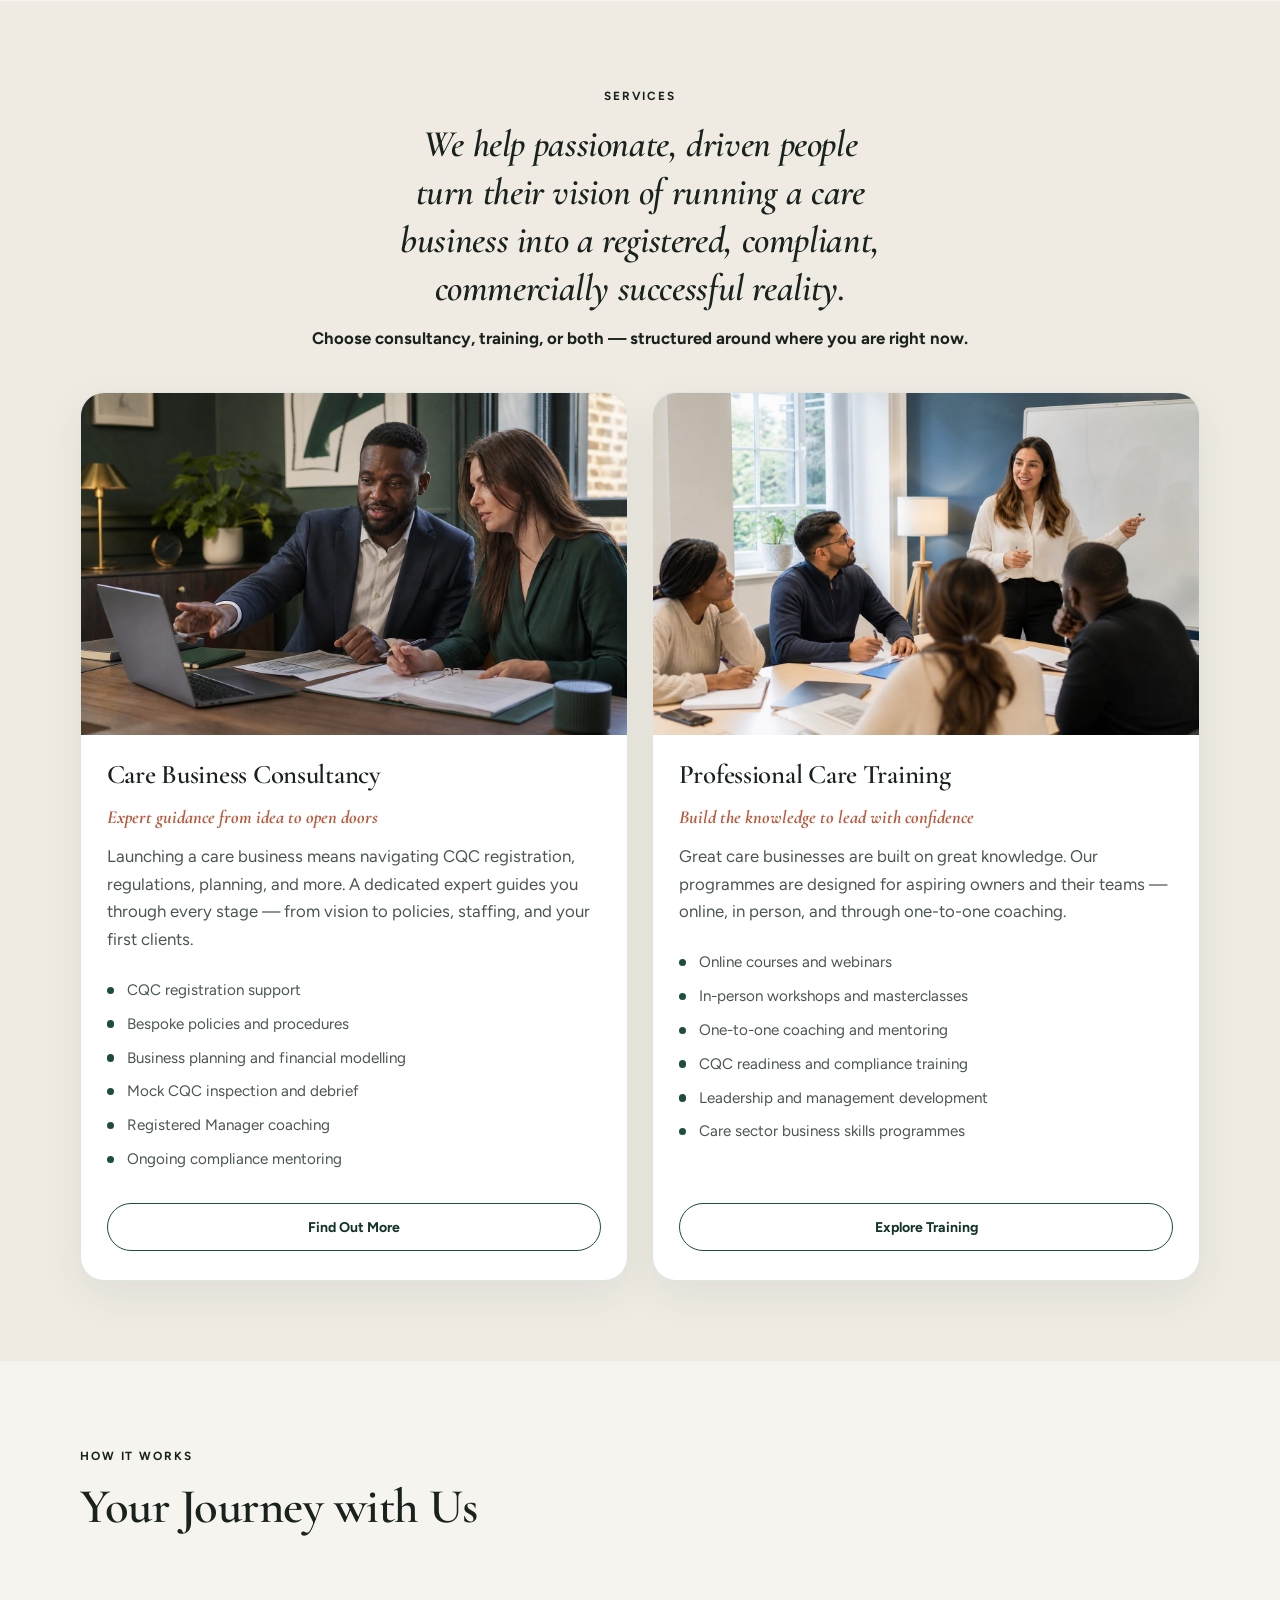
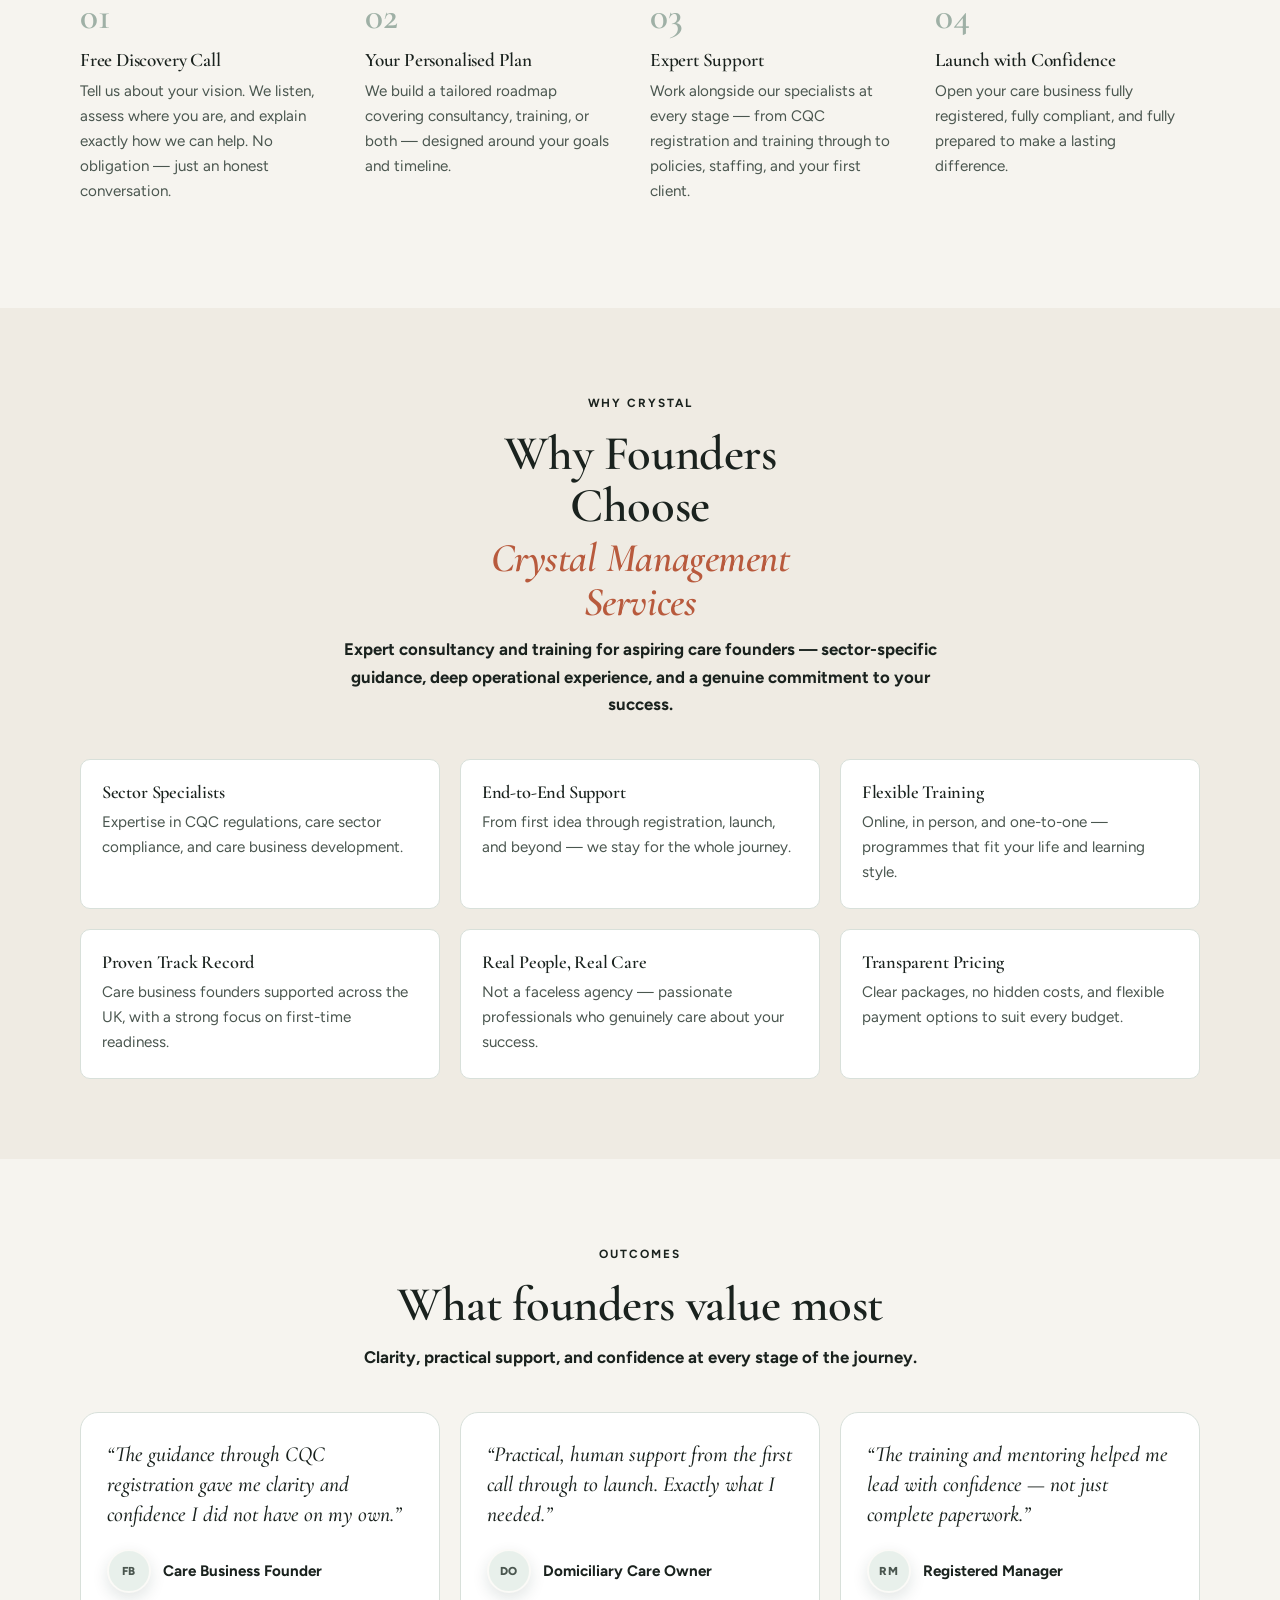
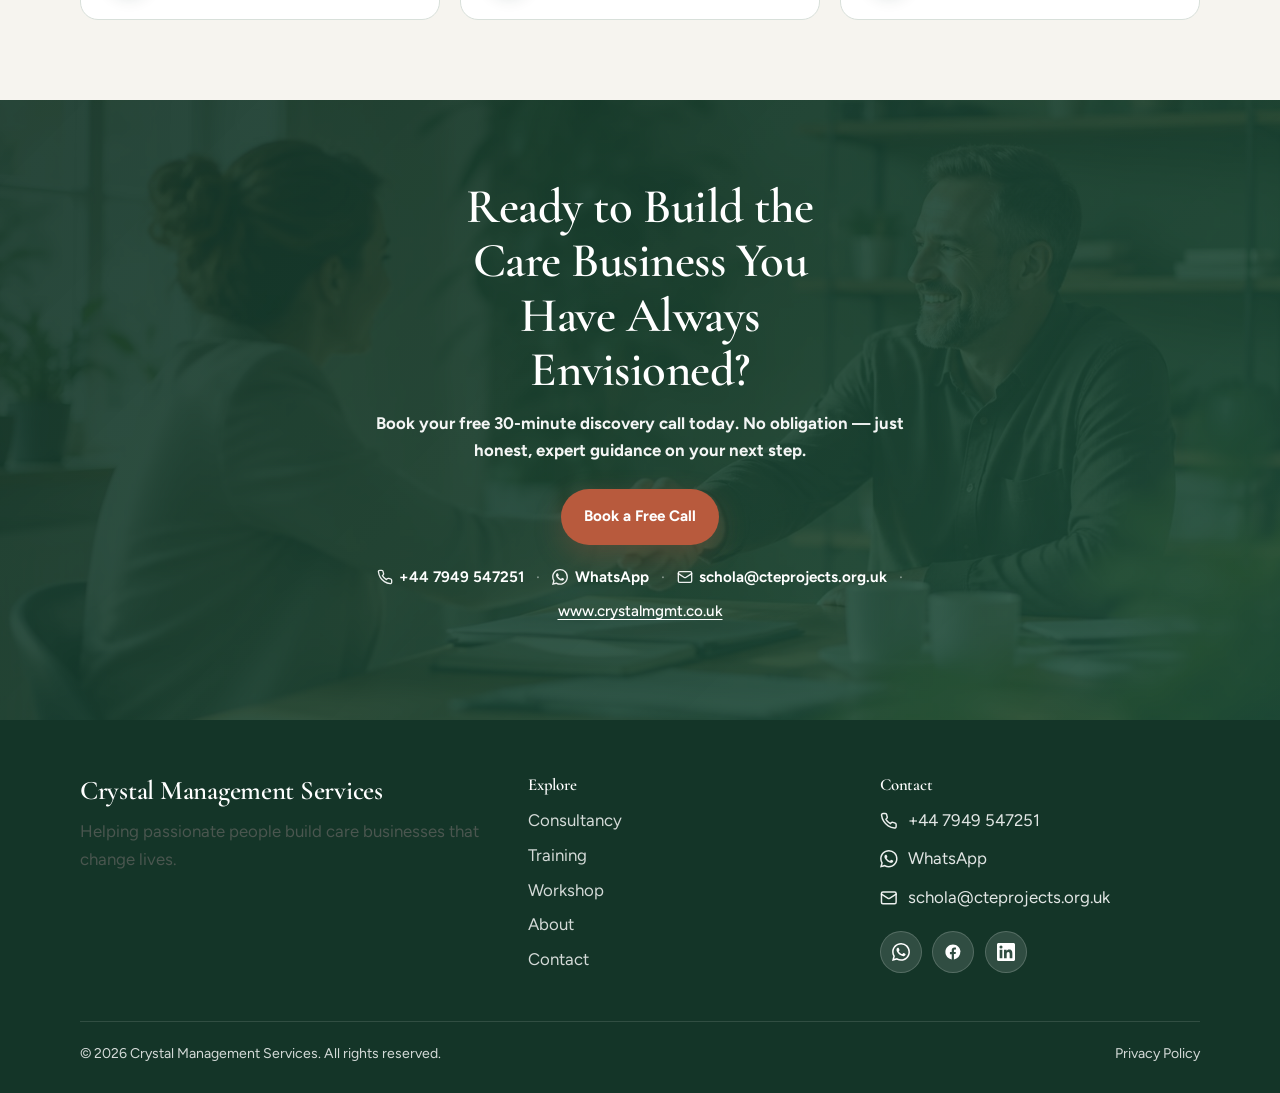
==== commit 9cfb64f0: "Update contact details to Schola's email and WhatsApp, and remove the floating workshop banner. Co-a" ====
--- a/index.html
+++ b/index.html
@@ -431,9 +431,11 @@
             <a class="btn btn-primary" href="contact.html#book">Book a Free Call</a>
           </div>
           <p class="cta-meta">
-            <a class="contact-line contact-line-inline" href="tel:+4479547251"><svg class="icon" viewBox="0 0 24 24" aria-hidden="true" fill="none" stroke="currentColor" stroke-width="2" stroke-linecap="round" stroke-linejoin="round"><path d="M22 16.92v3a2 2 0 0 1-2.18 2 19.79 19.79 0 0 1-8.63-3.07 19.5 19.5 0 0 1-6-6 19.79 19.79 0 0 1-3.07-8.67A2 2 0 0 1 4.11 2h3a2 2 0 0 1 2 1.72c.127.96.361 1.903.7 2.81a2 2 0 0 1-.45 2.11L8.09 9.91a16 16 0 0 0 6 6l1.27-1.27a2 2 0 0 1 2.11-.45c.907.339 1.85.573 2.81.7A2 2 0 0 1 22 16.92z"/></svg><span>+44 7954 7251</span></a>
+            <a class="contact-line contact-line-inline" href="tel:+447949547251"><svg class="icon" viewBox="0 0 24 24" aria-hidden="true" fill="none" stroke="currentColor" stroke-width="2" stroke-linecap="round" stroke-linejoin="round"><path d="M22 16.92v3a2 2 0 0 1-2.18 2 19.79 19.79 0 0 1-8.63-3.07 19.5 19.5 0 0 1-6-6 19.79 19.79 0 0 1-3.07-8.67A2 2 0 0 1 4.11 2h3a2 2 0 0 1 2 1.72c.127.96.361 1.903.7 2.81a2 2 0 0 1-.45 2.11L8.09 9.91a16 16 0 0 0 6 6l1.27-1.27a2 2 0 0 1 2.11-.45c.907.339 1.85.573 2.81.7A2 2 0 0 1 22 16.92z"/></svg><span>+44 7949 547251</span></a>
             <span class="cta-sep" aria-hidden="true">·</span>
-            <a class="contact-line contact-line-inline" href="mailto:admin@crystalmanagementservices.com"><svg class="icon" viewBox="0 0 24 24" aria-hidden="true" fill="none" stroke="currentColor" stroke-width="2" stroke-linecap="round" stroke-linejoin="round"><rect x="2" y="4" width="20" height="16" rx="2"/><path d="m22 7-8.97 5.7a1.94 1.94 0 0 1-2.06 0L2 7"/></svg><span>admin@crystalmanagementservices.com</span></a>
+            <a class="contact-line contact-line-inline" href="https://wa.me/447949547251" target="_blank" rel="noopener noreferrer"><svg class="icon" viewBox="0 0 24 24" aria-hidden="true" fill="currentColor"><path d="M20.52 3.48A11.86 11.86 0 0 0 12.04 0C5.47 0 .16 5.3.16 11.86c0 2.09.55 4.13 1.59 5.93L0 24l6.35-1.66a11.9 11.9 0 0 0 5.69 1.45h.01c6.56 0 11.88-5.3 11.88-11.86 0-3.17-1.23-6.15-3.41-8.45zM12.05 21.7h-.01a9.8 9.8 0 0 1-5-1.37l-.36-.21-3.76.98 1-3.66-.23-.38a9.8 9.8 0 0 1-1.5-5.2c0-5.42 4.42-9.83 9.86-9.83 2.63 0 5.1 1.02 6.96 2.88a9.76 9.76 0 0 1 2.88 6.95c0 5.42-4.42 9.84-9.84 9.84zm5.4-7.37c-.3-.15-1.76-.87-2.03-.97-.27-.1-.47-.15-.67.15-.2.3-.77.97-.94 1.17-.17.2-.35.22-.64.07-.3-.15-1.25-.46-2.39-1.47-.88-.79-1.48-1.76-1.65-2.06-.17-.3-.02-.46.13-.61.13-.13.3-.35.45-.52.15-.17.2-.3.3-.5.1-.2.05-.37-.02-.52-.08-.15-.67-1.61-.92-2.2-.24-.58-.49-.5-.67-.51h-.57c-.2 0-.52.07-.79.37-.27.3-1.04 1.02-1.04 2.48s1.06 2.87 1.21 3.07c.15.2 2.1 3.2 5.08 4.49.71.3 1.26.49 1.69.62.71.23 1.36.2 1.87.12.57-.09 1.76-.72 2.01-1.41.25-.7.25-1.29.17-1.41-.07-.13-.27-.2-.57-.35z"/></svg><span>WhatsApp</span></a>
+            <span class="cta-sep" aria-hidden="true">·</span>
+            <a class="contact-line contact-line-inline" href="mailto:schola@cteprojects.org.uk"><svg class="icon" viewBox="0 0 24 24" aria-hidden="true" fill="none" stroke="currentColor" stroke-width="2" stroke-linecap="round" stroke-linejoin="round"><rect x="2" y="4" width="20" height="16" rx="2"/><path d="m22 7-8.97 5.7a1.94 1.94 0 0 1-2.06 0L2 7"/></svg><span>schola@cteprojects.org.uk</span></a>
             <span class="cta-sep" aria-hidden="true">·</span>
             <a href="https://www.crystalmgmt.co.uk">www.crystalmgmt.co.uk</a>
           </p>
@@ -462,19 +464,26 @@
                         <h4>Contact</h4>
             <ul class="footer-links footer-contact">
               <li>
-                <a class="contact-line" href="tel:+4479547251">
+                <a class="contact-line" href="tel:+447949547251">
                   <svg class="icon" viewBox="0 0 24 24" aria-hidden="true" fill="none" stroke="currentColor" stroke-width="2" stroke-linecap="round" stroke-linejoin="round"><path d="M22 16.92v3a2 2 0 0 1-2.18 2 19.79 19.79 0 0 1-8.63-3.07 19.5 19.5 0 0 1-6-6 19.79 19.79 0 0 1-3.07-8.67A2 2 0 0 1 4.11 2h3a2 2 0 0 1 2 1.72c.127.96.361 1.903.7 2.81a2 2 0 0 1-.45 2.11L8.09 9.91a16 16 0 0 0 6 6l1.27-1.27a2 2 0 0 1 2.11-.45c.907.339 1.85.573 2.81.7A2 2 0 0 1 22 16.92z"/></svg>
-                  <span>+44 7954 7251</span>
+                  <span>+44 7949 547251</span>
                 </a>
               </li>
               <li>
-                <a class="contact-line" href="mailto:admin@crystalmanagementservices.com">
+                <a class="contact-line" href="https://wa.me/447949547251" target="_blank" rel="noopener noreferrer">
+                  <svg class="icon" viewBox="0 0 24 24" aria-hidden="true" fill="currentColor"><path d="M20.52 3.48A11.86 11.86 0 0 0 12.04 0C5.47 0 .16 5.3.16 11.86c0 2.09.55 4.13 1.59 5.93L0 24l6.35-1.66a11.9 11.9 0 0 0 5.69 1.45h.01c6.56 0 11.88-5.3 11.88-11.86 0-3.17-1.23-6.15-3.41-8.45zM12.05 21.7h-.01a9.8 9.8 0 0 1-5-1.37l-.36-.21-3.76.98 1-3.66-.23-.38a9.8 9.8 0 0 1-1.5-5.2c0-5.42 4.42-9.83 9.86-9.83 2.63 0 5.1 1.02 6.96 2.88a9.76 9.76 0 0 1 2.88 6.95c0 5.42-4.42 9.84-9.84 9.84zm5.4-7.37c-.3-.15-1.76-.87-2.03-.97-.27-.1-.47-.15-.67.15-.2.3-.77.97-.94 1.17-.17.2-.35.22-.64.07-.3-.15-1.25-.46-2.39-1.47-.88-.79-1.48-1.76-1.65-2.06-.17-.3-.02-.46.13-.61.13-.13.3-.35.45-.52.15-.17.2-.3.3-.5.1-.2.05-.37-.02-.52-.08-.15-.67-1.61-.92-2.2-.24-.58-.49-.5-.67-.51h-.57c-.2 0-.52.07-.79.37-.27.3-1.04 1.02-1.04 2.48s1.06 2.87 1.21 3.07c.15.2 2.1 3.2 5.08 4.49.71.3 1.26.49 1.69.62.71.23 1.36.2 1.87.12.57-.09 1.76-.72 2.01-1.41.25-.7.25-1.29.17-1.41-.07-.13-.27-.2-.57-.35z"/></svg>
+                  <span>WhatsApp</span>
+                </a>
+              </li>
+              <li>
+                <a class="contact-line" href="mailto:schola@cteprojects.org.uk">
                   <svg class="icon" viewBox="0 0 24 24" aria-hidden="true" fill="none" stroke="currentColor" stroke-width="2" stroke-linecap="round" stroke-linejoin="round"><rect x="2" y="4" width="20" height="16" rx="2"/><path d="m22 7-8.97 5.7a1.94 1.94 0 0 1-2.06 0L2 7"/></svg>
-                  <span>admin@crystalmanagementservices.com</span>
+                  <span>schola@cteprojects.org.uk</span>
                 </a>
               </li>
             </ul>
             <div class="social-links">
+              <a class="social-link" href="https://wa.me/447949547251" target="_blank" rel="noopener noreferrer" aria-label="WhatsApp" title="WhatsApp"><svg viewBox="0 0 24 24" aria-hidden="true"><path fill="currentColor" d="M20.52 3.48A11.86 11.86 0 0 0 12.04 0C5.47 0 .16 5.3.16 11.86c0 2.09.55 4.13 1.59 5.93L0 24l6.35-1.66a11.9 11.9 0 0 0 5.69 1.45h.01c6.56 0 11.88-5.3 11.88-11.86 0-3.17-1.23-6.15-3.41-8.45zM12.05 21.7h-.01a9.8 9.8 0 0 1-5-1.37l-.36-.21-3.76.98 1-3.66-.23-.38a9.8 9.8 0 0 1-1.5-5.2c0-5.42 4.42-9.83 9.86-9.83 2.63 0 5.1 1.02 6.96 2.88a9.76 9.76 0 0 1 2.88 6.95c0 5.42-4.42 9.84-9.84 9.84zm5.4-7.37c-.3-.15-1.76-.87-2.03-.97-.27-.1-.47-.15-.67.15-.2.3-.77.97-.94 1.17-.17.2-.35.22-.64.07-.3-.15-1.25-.46-2.39-1.47-.88-.79-1.48-1.76-1.65-2.06-.17-.3-.02-.46.13-.61.13-.13.3-.35.45-.52.15-.17.2-.3.3-.5.1-.2.05-.37-.02-.52-.08-.15-.67-1.61-.92-2.2-.24-.58-.49-.5-.67-.51h-.57c-.2 0-.52.07-.79.37-.27.3-1.04 1.02-1.04 2.48s1.06 2.87 1.21 3.07c.15.2 2.1 3.2 5.08 4.49.71.3 1.26.49 1.69.62.71.23 1.36.2 1.87.12.57-.09 1.76-.72 2.01-1.41.25-.7.25-1.29.17-1.41-.07-.13-.27-.2-.57-.35z"/></svg></a>
               <a class="social-link" href="#" aria-label="Facebook" title="Facebook"><svg viewBox="0 0 24 24" aria-hidden="true"><path fill="currentColor" d="M22 12.07C22 6.48 17.52 2 11.93 2S1.86 6.48 1.86 12.07c0 5.02 3.66 9.18 8.44 9.93v-7.03H7.9v-2.9h2.4V9.84c0-2.37 1.4-3.69 3.55-3.69 1.03 0 2.11.18 2.11.18v2.33h-1.19c-1.17 0-1.54.73-1.54 1.48v1.78h2.62l-.42 2.9h-2.2V22c4.78-.75 8.44-4.91 8.44-9.93z"/></svg></a>
               <a class="social-link" href="#" aria-label="LinkedIn" title="LinkedIn"><svg viewBox="0 0 24 24" aria-hidden="true"><path fill="currentColor" d="M20.45 20.45h-3.55v-5.57c0-1.33-.02-3.04-1.85-3.04-1.85 0-2.14 1.45-2.14 2.94v5.67H9.36V9h3.41v1.56h.05c.47-.9 1.64-1.85 3.37-1.85 3.6 0 4.27 2.37 4.27 5.46v6.28zM5.34 7.43a2.06 2.06 0 1 1 0-4.12 2.06 2.06 0 0 1 0 4.12zM7.12 20.45H3.56V9h3.56v11.45zM22 0H2C.9 0 0 .9 0 2v20c0 1.1.9 2 2 2h20c1.1 0 2-.9 2-2V2c0-1.1-.9-2-2-2z"/></svg></a>
             </div>
@@ -491,16 +500,6 @@
       <a class="btn btn-primary" href="contact.html#book">Book Your Free Discovery Call</a>
     </div>
 
-    <a class="workshop-float" href="workshop.html" aria-label="New workshop: Start Your Own Care Business — click for more details">
-      <span class="workshop-float-badge">New</span>
-      <div class="workshop-float-body">
-        <p class="workshop-float-kicker">Upcoming workshop</p>
-        <strong>Start Your Own Care Business</strong>
-        <span class="workshop-float-meta">In-person · Bromley · Sat 3 Oct 2026 · £49.99 incl. lunch</span>
-        <span class="workshop-float-cta">Click here for more details →</span>
-      </div>
-    </a>
-
     <script src="js/main.js"></script>
   </body>
 </html>
--- a/css/styles.css
+++ b/css/styles.css
@@ -1381,144 +1381,6 @@
   }
 }
 
-/* Workshop floating announcement */
-.workshop-float {
-  position: fixed;
-  right: 1.25rem;
-  bottom: 1.25rem;
-  z-index: 95;
-  display: grid;
-  grid-template-columns: auto 1fr;
-  gap: 0.95rem;
-  width: min(100% - 1.75rem, 400px);
-  padding: 1.15rem 1.2rem 1.2rem 1.3rem;
-  border-radius: 20px;
-  background:
-    linear-gradient(165deg, #fffdf9 0%, #f7f3eb 100%);
-  color: var(--ink);
-  border: 1px solid rgba(184, 90, 61, 0.28);
-  box-shadow:
-    0 0 0 4px rgba(184, 90, 61, 0.1),
-    0 22px 55px rgba(20, 53, 40, 0.22);
-  text-decoration: none;
-  transform: translateY(0);
-  animation: workshopFloatIn 0.55s var(--ease) both;
-}
-
-.workshop-float::before {
-  content: "";
-  position: absolute;
-  inset: 0 auto 0 0;
-  width: 5px;
-  border-radius: 20px 0 0 20px;
-  background: linear-gradient(180deg, var(--accent), #d4785a);
-  pointer-events: none;
-}
-
-.workshop-float:hover {
-  opacity: 1;
-  transform: translateY(-4px);
-  border-color: rgba(184, 90, 61, 0.45);
-  box-shadow:
-    0 0 0 5px rgba(184, 90, 61, 0.14),
-    0 28px 60px rgba(20, 53, 40, 0.26);
-}
-
-.workshop-float-badge {
-  position: relative;
-  flex-shrink: 0;
-  display: inline-flex;
-  align-items: center;
-  justify-content: center;
-  align-self: start;
-  min-width: 3.15rem;
-  height: 3.15rem;
-  padding: 0.35rem;
-  border-radius: 50%;
-  background: var(--accent);
-  color: var(--white);
-  font-size: 0.72rem;
-  font-weight: 800;
-  letter-spacing: 0.1em;
-  text-transform: uppercase;
-  box-shadow: 0 10px 22px rgba(184, 90, 61, 0.4);
-  animation: workshopBadgePulse 2.2s ease-in-out infinite;
-}
-
-.workshop-float-body {
-  display: flex;
-  flex-direction: column;
-  gap: 0.28rem;
-  min-width: 0;
-  padding-right: 0.15rem;
-}
-
-.workshop-float-kicker {
-  margin: 0;
-  font-size: 0.72rem;
-  font-weight: 800;
-  letter-spacing: 0.14em;
-  text-transform: uppercase;
-  color: var(--accent);
-}
-
-.workshop-float-body strong {
-  font-family: var(--font-display);
-  font-size: 1.35rem;
-  font-weight: 600;
-  line-height: 1.15;
-  color: var(--ink);
-}
-
-.workshop-float-meta {
-  font-size: 0.9rem;
-  color: var(--ink-soft);
-  line-height: 1.4;
-  font-weight: 560;
-}
-
-.workshop-float-cta {
-  display: inline-flex;
-  align-items: center;
-  justify-content: center;
-  align-self: start;
-  margin-top: 0.55rem;
-  padding: 0.55rem 0.9rem;
-  border-radius: 999px;
-  background: var(--forest);
-  color: #fbfaf7;
-  font-size: 0.86rem;
-  font-weight: 700;
-  box-shadow: 0 8px 18px rgba(20, 53, 40, 0.18);
-}
-
-.workshop-float:hover .workshop-float-cta {
-  background: var(--forest-deep);
-}
-
-@keyframes workshopFloatIn {
-  from {
-    opacity: 0;
-    transform: translateY(18px) scale(0.97);
-  }
-  to {
-    opacity: 1;
-    transform: translateY(0) scale(1);
-  }
-}
-
-@keyframes workshopBadgePulse {
-  0%, 100% { box-shadow: 0 10px 22px rgba(184, 90, 61, 0.4); }
-  50% { box-shadow: 0 12px 28px rgba(184, 90, 61, 0.55); }
-}
-
-@media (prefers-reduced-motion: reduce) {
-  .workshop-float,
-  .workshop-float-badge {
-    animation: none;
-  }
-}
-
 /* Workshop detail page */
 .workshop-hero-grid {
   display: grid;
@@ -1684,13 +1546,6 @@
 }
 
 @media (max-width: 960px) {
-  .workshop-float {
-    left: 1rem;
-    right: 1rem;
-    bottom: 5.75rem;
-    width: auto;
-  }
-
   .workshop-hero-grid,
   .workshop-layout,
   .learn-grid,
@@ -1724,8 +1579,4 @@
   input[type="button"]:hover {
     opacity: 0.72;
   }
-
-  a.workshop-float:hover {
-    opacity: 1;
-  }
-}
+}
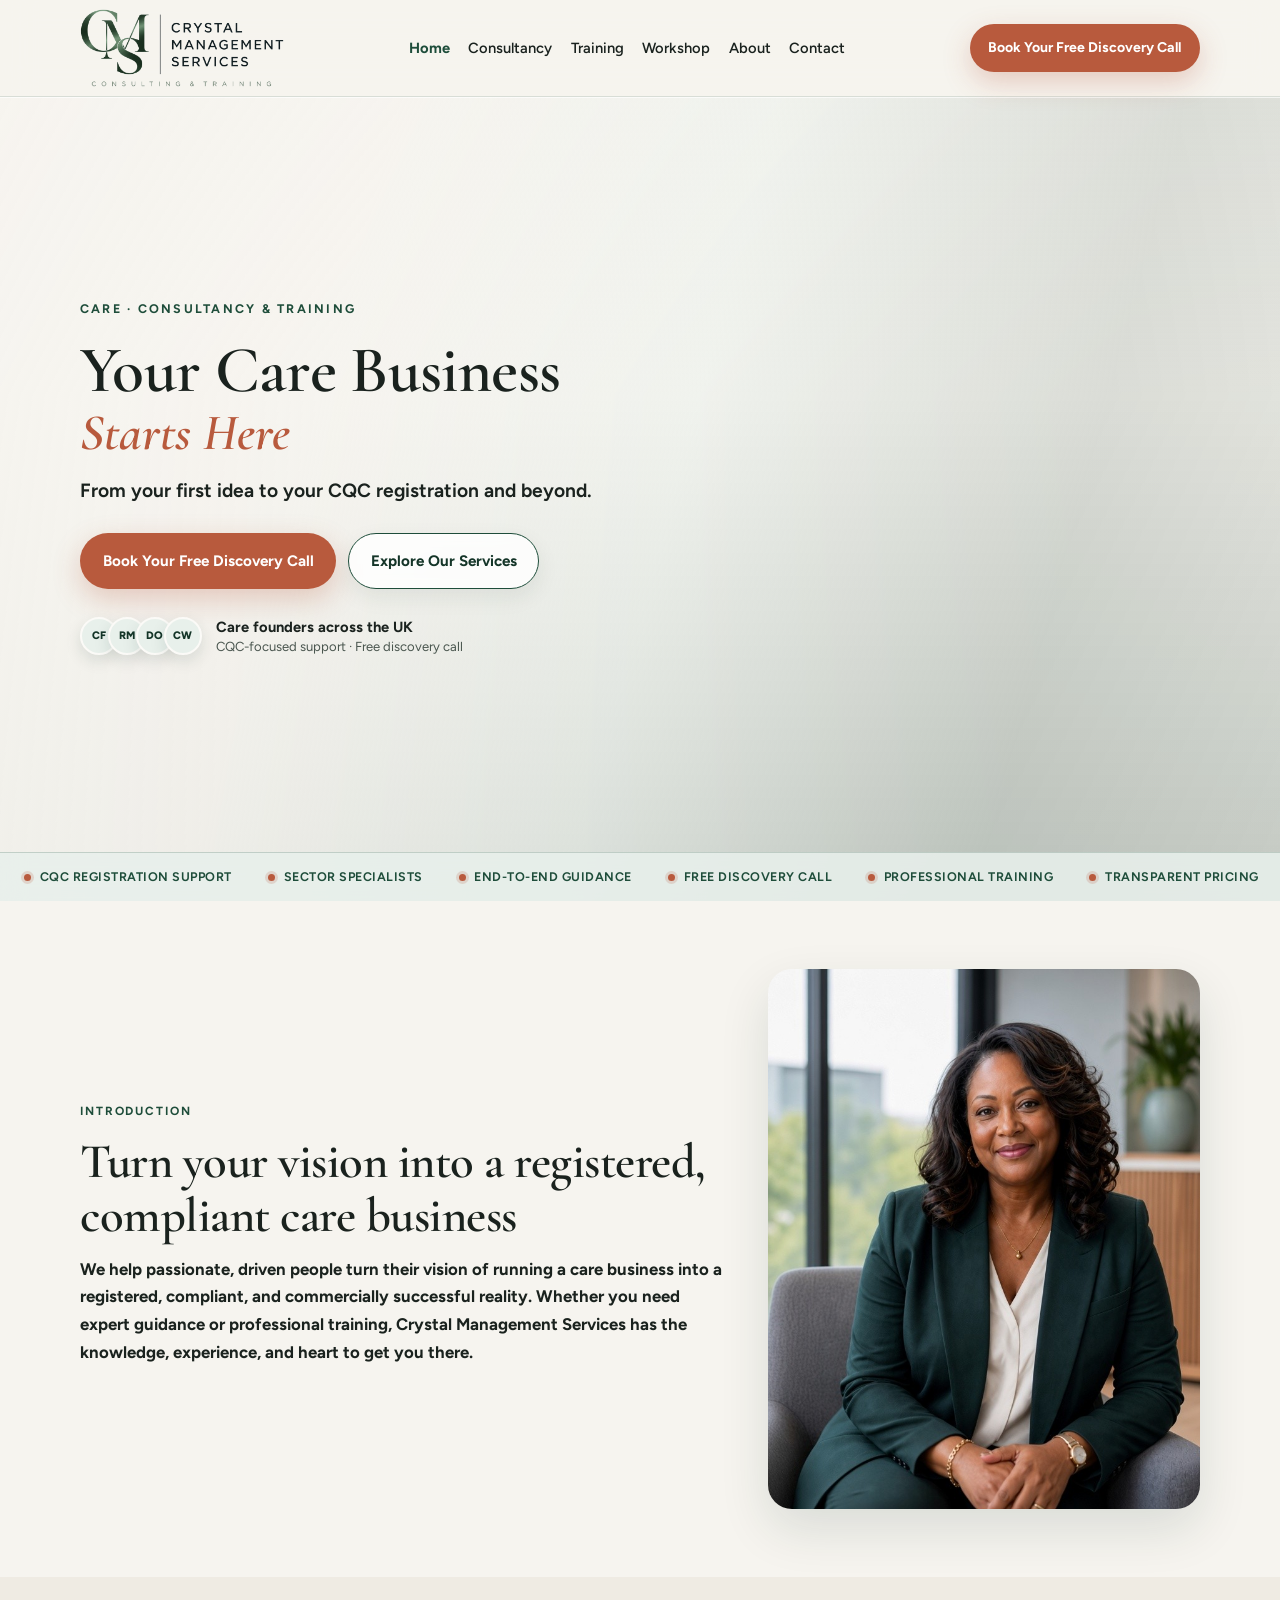
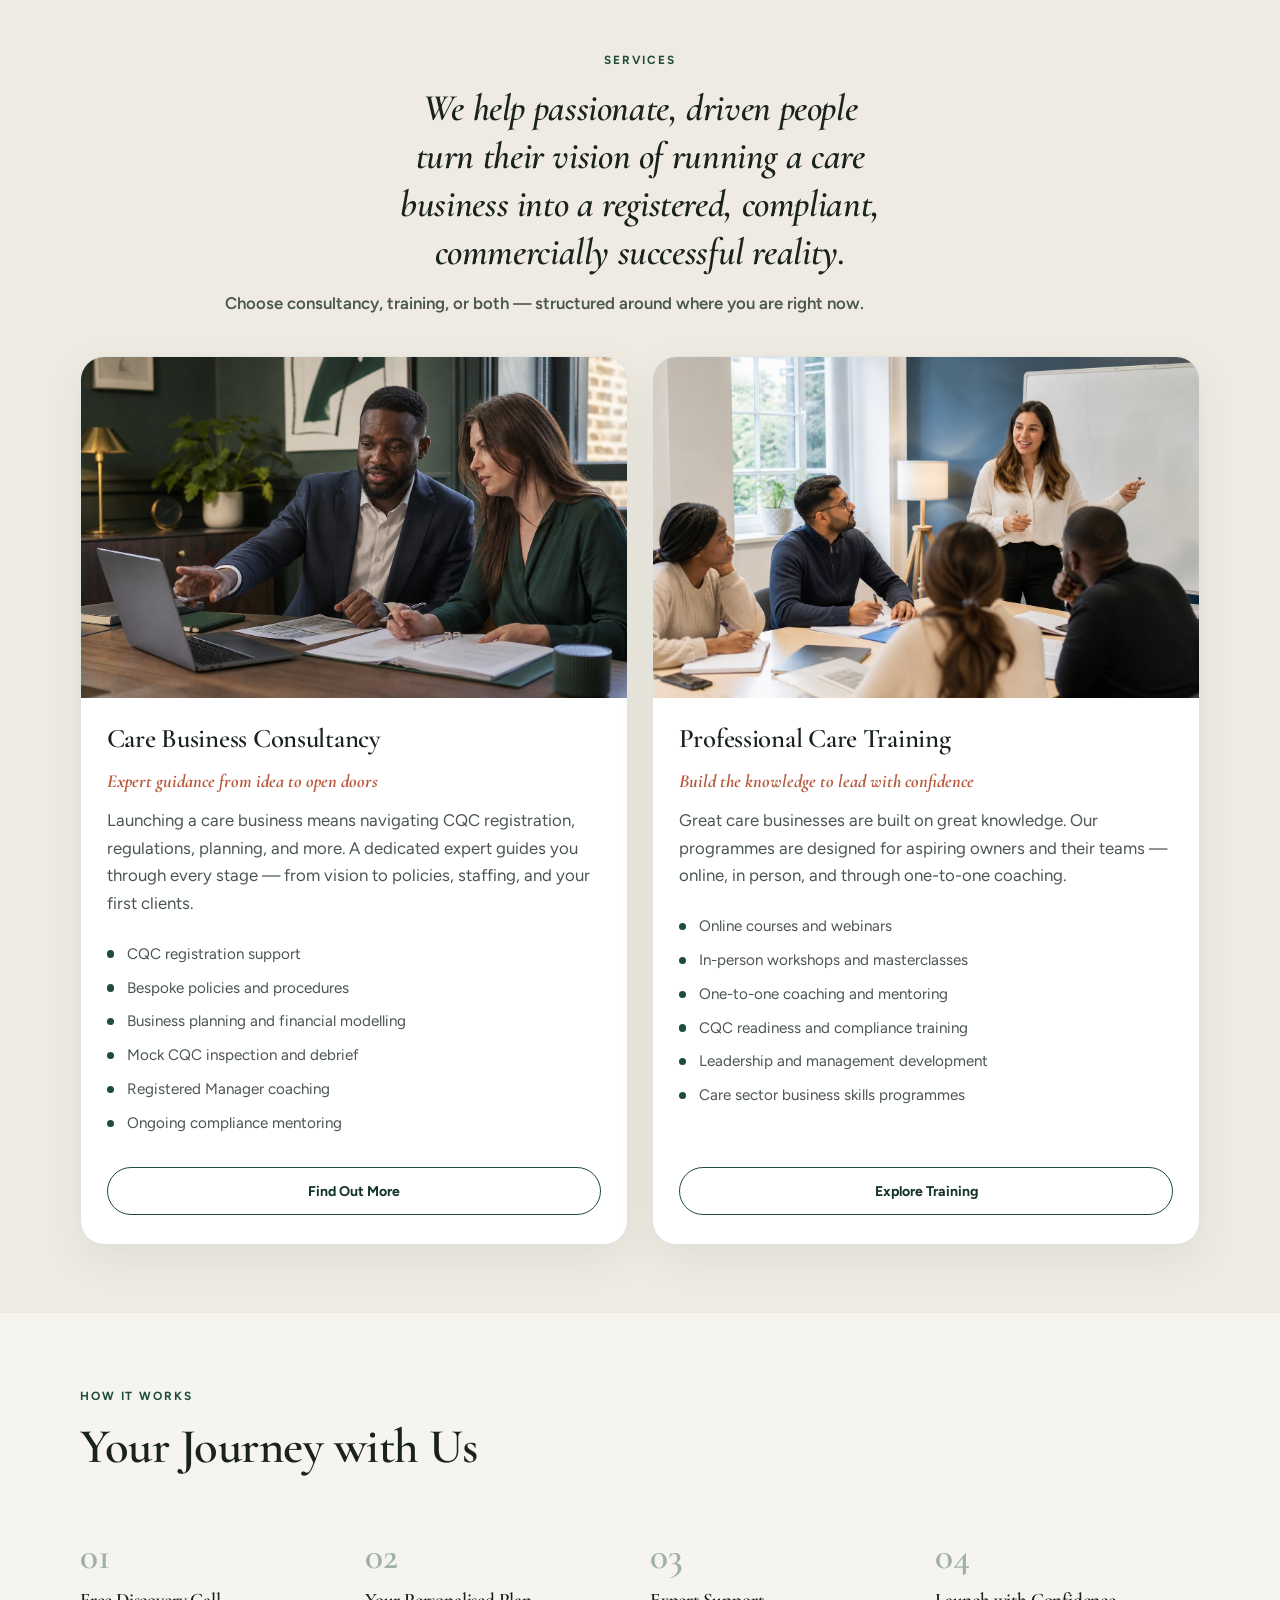
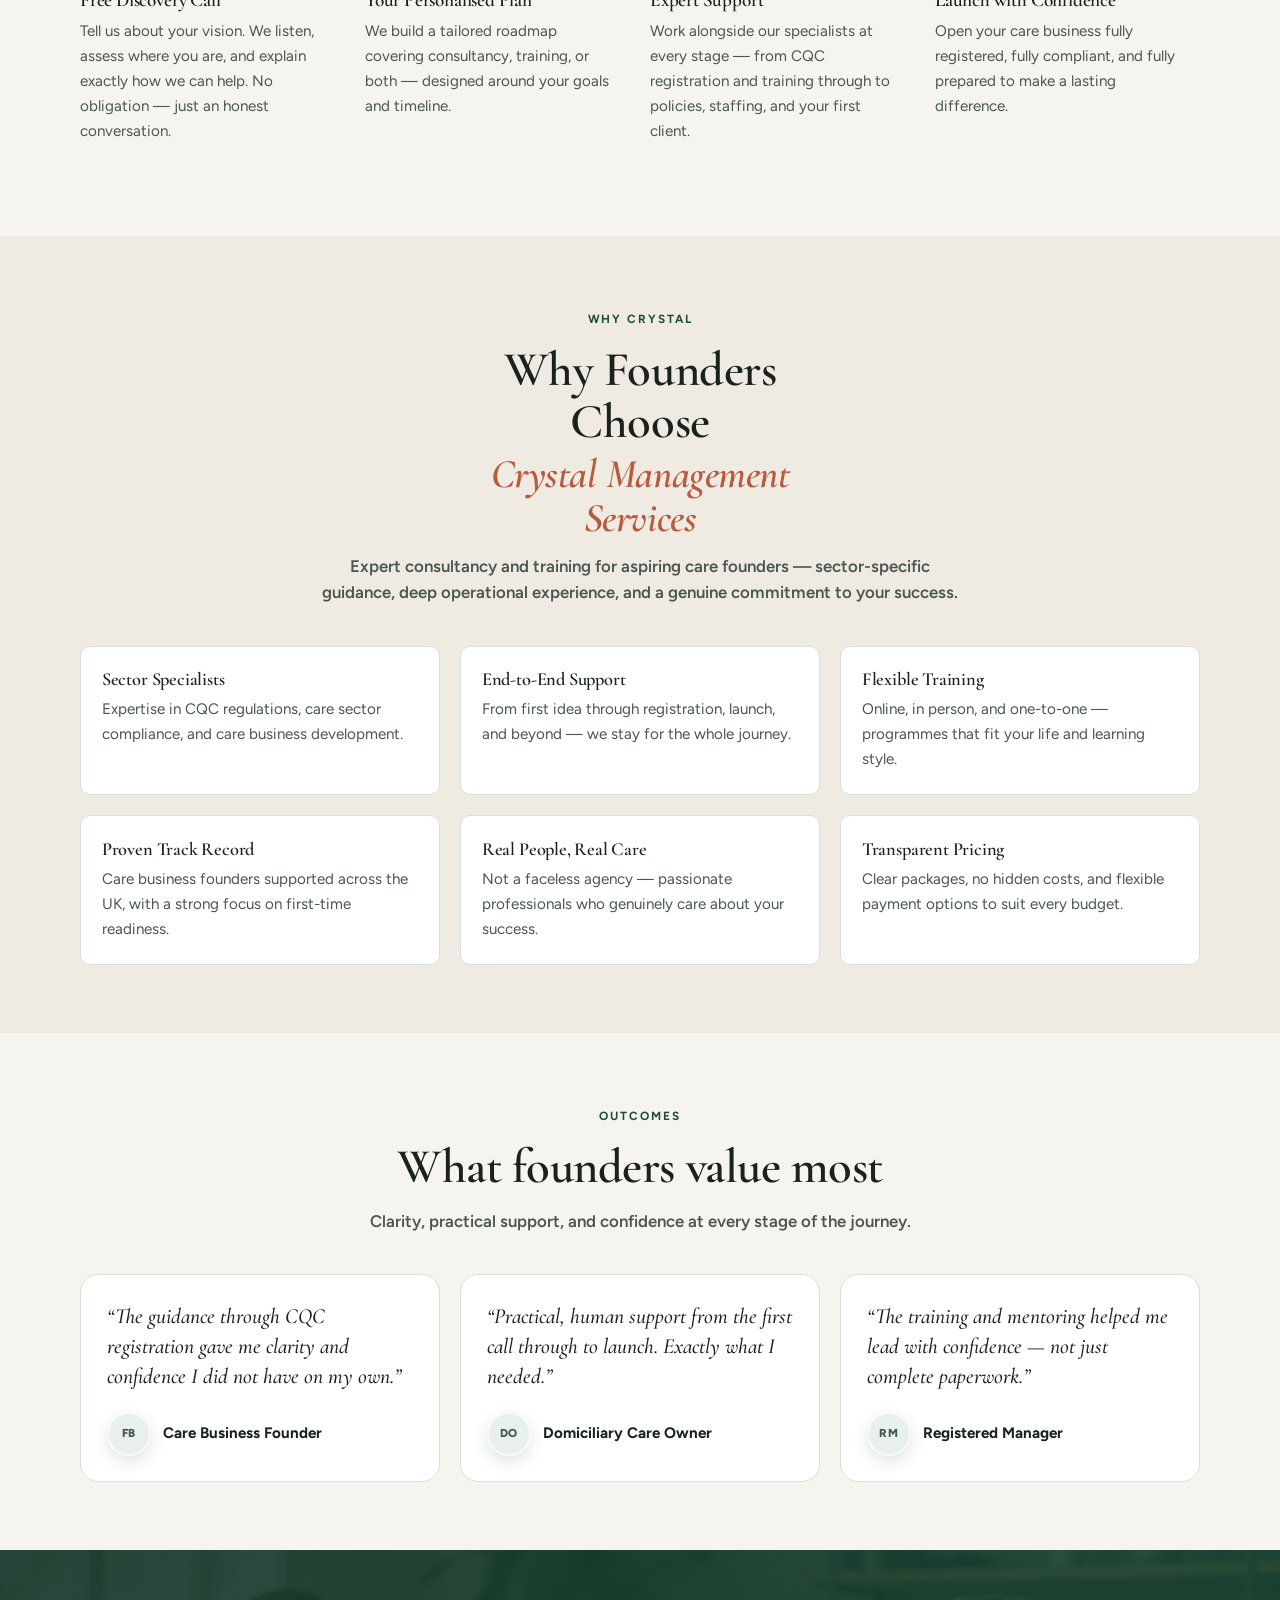
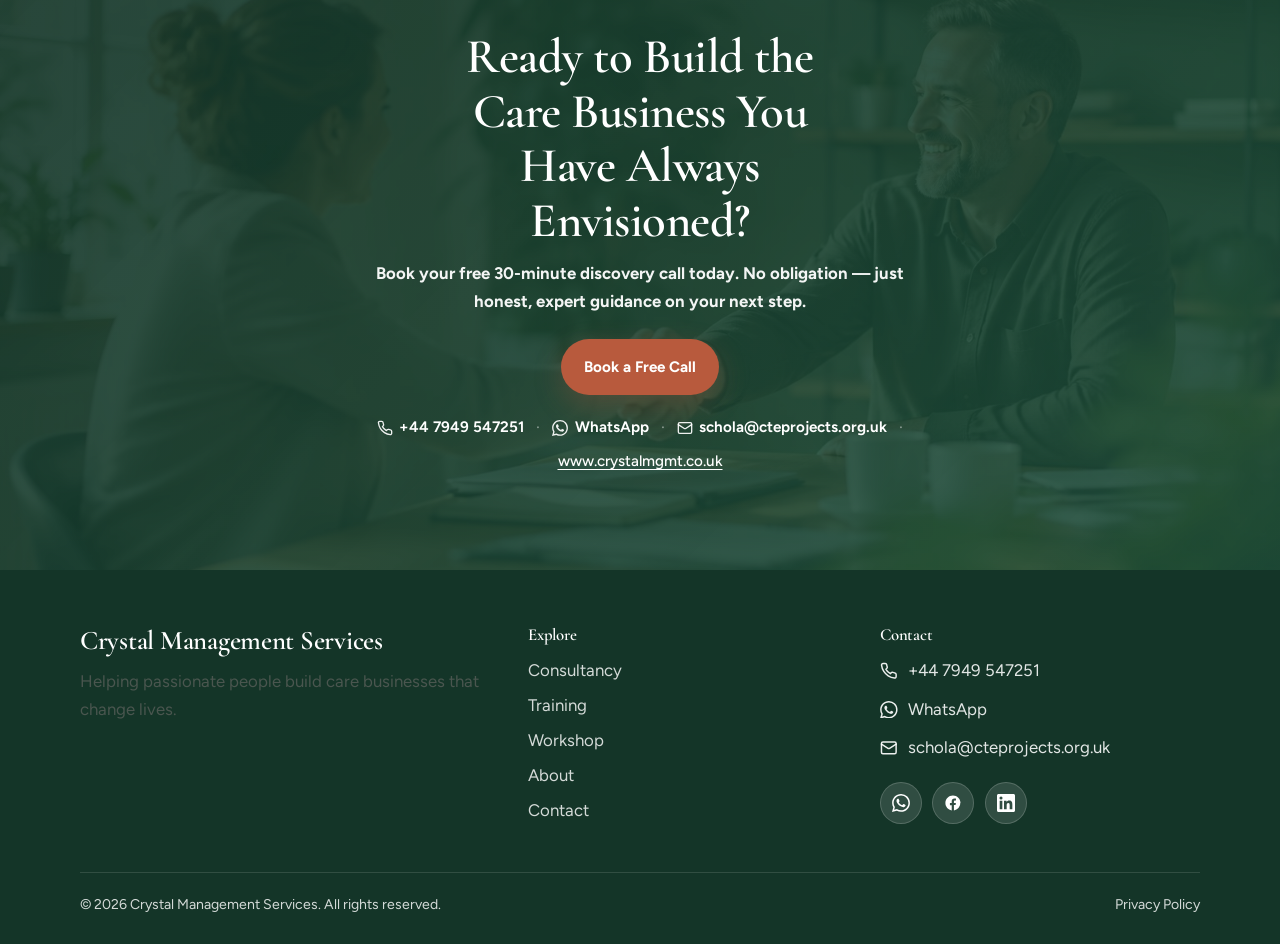
==== commit c2d579ef: "Fix About hero crop and align inner-page layouts. Replace the portrait About photo with a 4:3 hero i" ====
--- a/index.html
+++ b/index.html
@@ -22,7 +22,7 @@
       href="https://fonts.googleapis.com/css2?family=Cormorant+Garamond:ital,wght@0,500;0,600;0,700;1,500;1,600&family=Figtree:wght@400;500;600;700&display=swap"
       rel="stylesheet"
     />
-    <link rel="stylesheet" href="css/styles.css?v=6" />
+    <link rel="stylesheet" href="css/styles.css?v=10" />
     <link rel="icon" href="assets/logo/favicon.ico?v=5" sizes="any" />
     <link rel="icon" type="image/png" sizes="32x32" href="assets/logo/favicon-32.png?v=5" />
     <link rel="icon" type="image/png" sizes="192x192" href="assets/logo/favicon-192.png?v=5" />
@@ -219,7 +219,7 @@
             </p>
           </div>
           <img
-            src="assets/images/cms-about.jpg?v=1"
+            src="assets/images/cms-about.jpg?v=3"
             alt="Crystal Management Services advisor"
           />
         </div>
--- a/css/styles.css
+++ b/css/styles.css
@@ -618,7 +618,7 @@
 
 /* Sections */
 .section {
-  padding: 5rem 0;
+  padding: 4.25rem 0;
 }
 
 .section-head {
@@ -646,15 +646,24 @@
   margin-inline: auto;
 }
 
-.section-head > p,
+.section-head > p:not(.eyebrow) {
+  margin-top: 0.85rem;
+  max-width: 40rem;
+  font-size: 1.05rem;
+  font-weight: 600;
+  color: var(--ink-soft);
+  line-height: 1.55;
+}
+
 .page-hero .container > p:not(.eyebrow),
-.about-strip > div > h2 + p,
+.page-hero-copy > p:not(.eyebrow),
+.about-strip > div > h2 + p {
+  font-weight: 700;
+  color: var(--ink);
+}
+
 .cta-band .container > p:not(.cta-meta) {
   font-weight: 700;
-  color: var(--ink);
-}
-
-.cta-band .container > p:not(.cta-meta) {
   color: rgba(255, 255, 255, 0.95);
 }
 
@@ -965,18 +974,63 @@
 
 /* Page hero (inner) */
 .page-hero {
-  padding: 4.5rem 0 3rem;
+  padding: 3.25rem 0 2.75rem;
   background:
     linear-gradient(180deg, var(--forest-soft), var(--bg));
 }
 
-.page-hero p {
+.page-hero-grid {
+  display: grid;
+  grid-template-columns: minmax(0, 1.05fr) minmax(0, 0.95fr);
+  gap: clamp(1.35rem, 3vw, 2.25rem);
+  align-items: center;
+}
+
+.page-hero-copy {
+  max-width: 34rem;
+}
+
+.page-hero-copy h1 {
+  margin-bottom: 0.85rem;
+}
+
+.page-hero p,
+.page-hero-copy p {
+  max-width: 36rem;
+  font-size: 1.08rem;
+}
+
+.page-hero .container > p:not(.eyebrow),
+.page-hero-copy > p:not(.eyebrow) {
+  color: var(--ink);
+}
+
+.page-hero-media {
+  margin: 0;
+  position: relative;
+}
+
+.page-hero-media img {
+  width: 100%;
+  border-radius: 24px;
+  box-shadow: var(--shadow);
+  aspect-ratio: 4 / 3;
+  object-fit: cover;
+  object-position: center center;
+  display: block;
+}
+
+.page-hero-simple .container {
+  max-width: 42rem;
+}
+
+.page-hero-simple {
+  padding-bottom: 2rem;
+}
+
+.section-intro {
   max-width: 40rem;
-  font-size: 1.08rem;
-}
-
-.page-hero .container > p:not(.eyebrow) {
-  color: var(--ink);
+  text-align: left;
 }
 
 /* Feature blocks */
@@ -1383,9 +1437,10 @@
 
 /* Workshop detail page */
 .workshop-hero-grid {
-  display: grid;
-  grid-template-columns: minmax(0, 1.15fr) minmax(0, 0.85fr);
-  gap: 2rem;
+  /* inherits / mirrors .page-hero-grid */
+  display: grid;
+  grid-template-columns: minmax(0, 1.1fr) minmax(0, 0.9fr);
+  gap: clamp(1.5rem, 4vw, 2.75rem);
   align-items: center;
 }
 
@@ -1401,6 +1456,7 @@
   aspect-ratio: 4 / 3;
   object-fit: cover;
   object-position: 78% 12%;
+  display: block;
 }
 
 .workshop-hero-media figcaption {
@@ -1546,11 +1602,20 @@
 }
 
 @media (max-width: 960px) {
+  .page-hero-grid,
   .workshop-hero-grid,
   .workshop-layout,
   .learn-grid,
   .workshop-pillars {
     grid-template-columns: 1fr;
+  }
+
+  .page-hero {
+    padding: 2.75rem 0 2.25rem;
+  }
+
+  .page-hero-copy {
+    max-width: none;
   }
 
   .workshop-aside {
